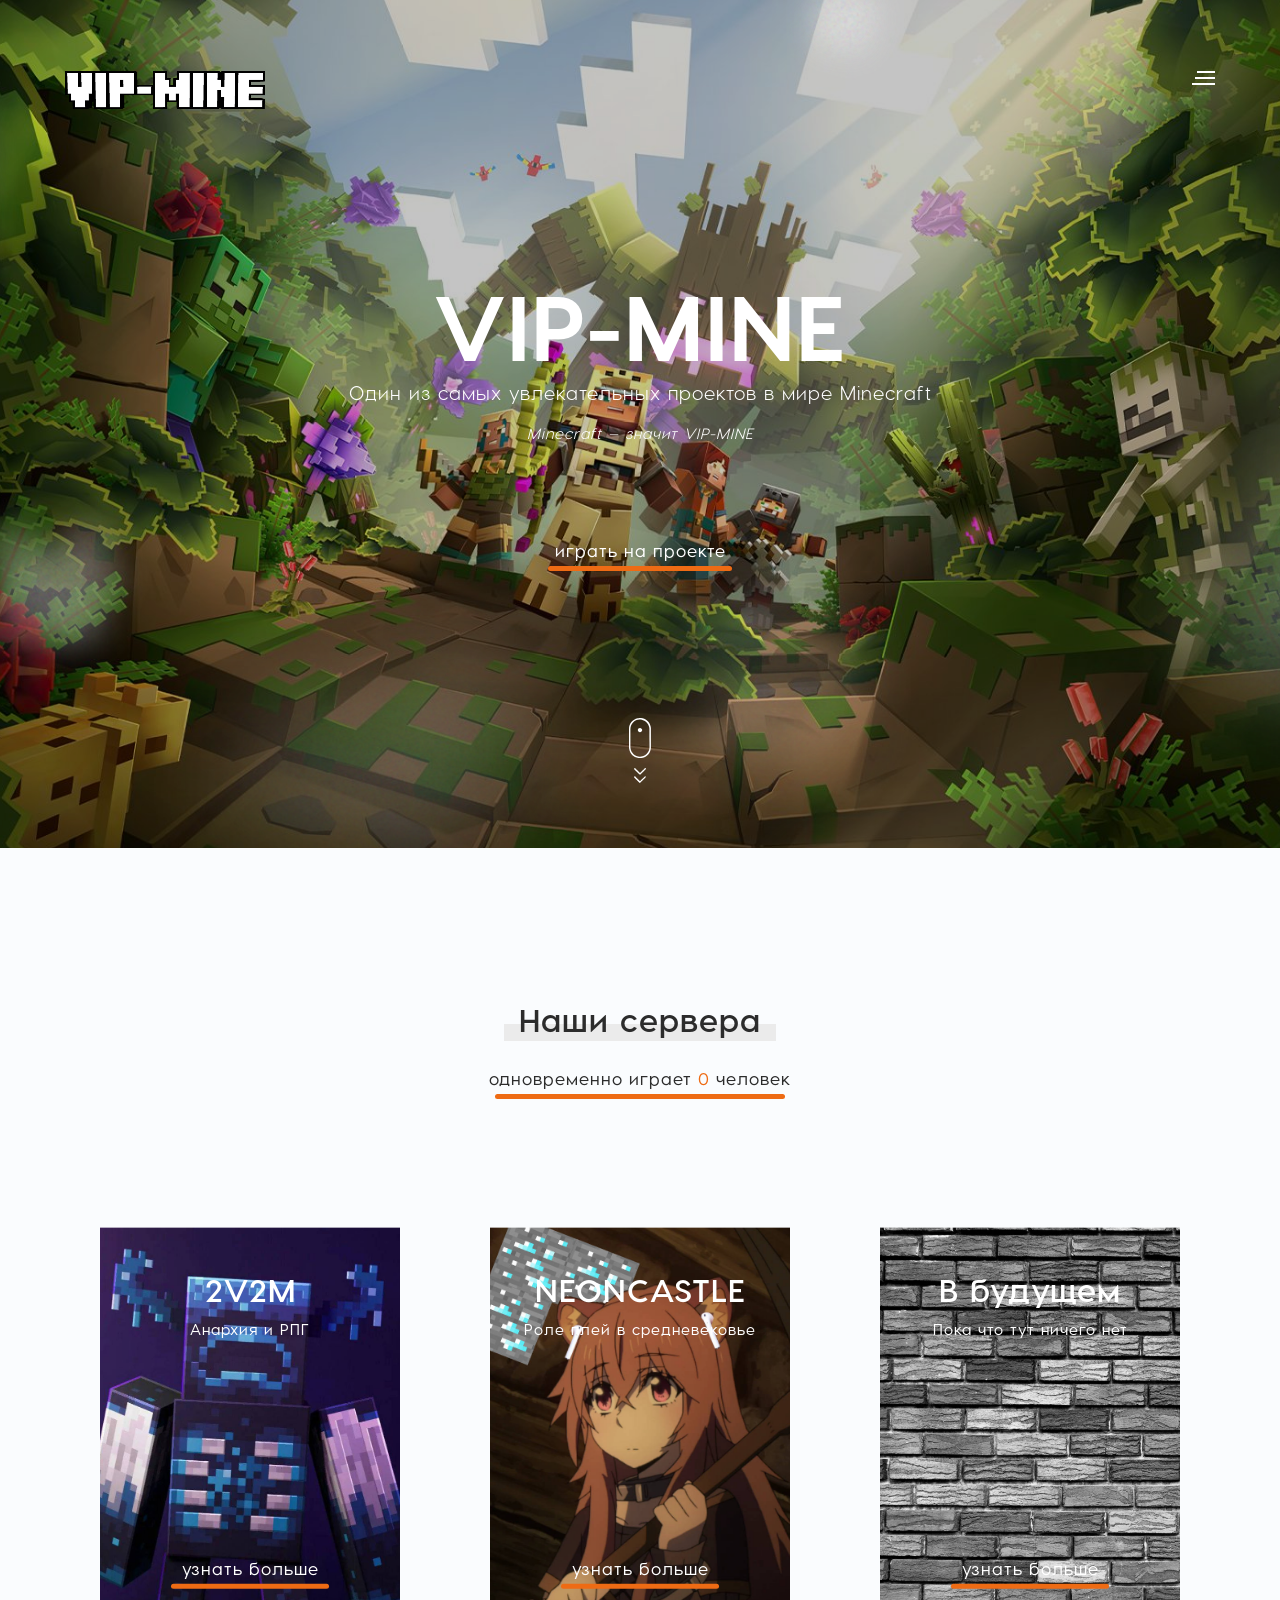
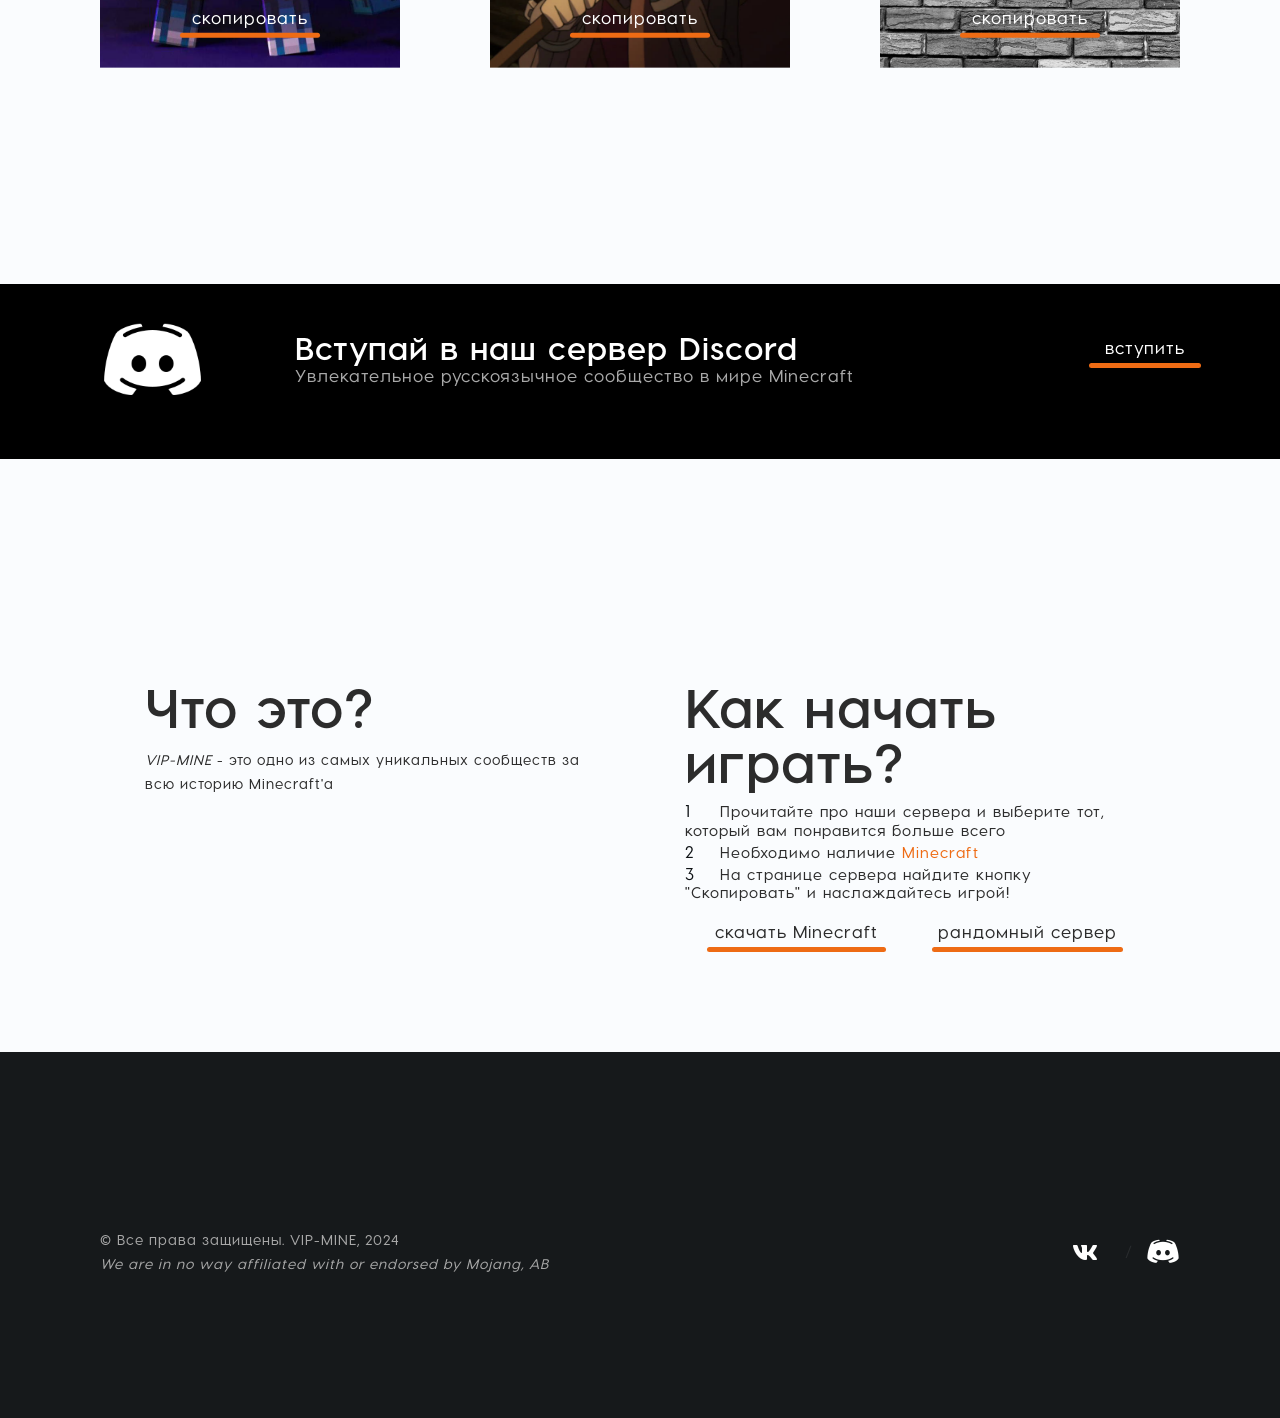
==== index.html @ daeeaf2b "site" ====
﻿<!DOCTYPE html>
<html lang="en-US">
<head>
    <meta charset="UTF-8">
    <meta name="HandheldFriendly" content="true">
    <meta name="viewport" content="width=device-width, initial-scale=1.0, maximum-scale=1.0, user-scalable=no">

    <meta name="google-site-verification" content="c99YvSSKhgI5eBgrlztSfcSKy2FUTVUVE0uEq-S12cI">

    <meta name="description" content="Крупное сообщество Minecraft серверов. На нашем счёту 2 сервера с разной тематикой.">    <meta property="og:image" content="/static/img/oglogo.png">    <link rel="canonical" href="index.html">
    <link rel="shortcut icon" href="static/img/favicon.ico">

    <title>VIP-MINE - увлекательные сервера Minecraft</title>


    <link rel='stylesheet' id='untold-style-css' href='wp-content/themes/untold/style125b.css?ver=4.7.4' type='text/css' media='all'>
    <link rel='stylesheet' id='bootstrap-css' href='wp-content/themes/untold/assets/css-less/bootstrap.min125b.css?ver=4.7.4' type='text/css' media='all'>
    <link rel='stylesheet' id='fontawesome-css' href='wp-content/themes/untold/assets/css-less/font-awesome.min125b.css?ver=4.7.4' type='text/css' media='all'>
    <link rel='stylesheet' id='untold-main-style-css' href='wp-content/themes/untold/assets/css-less/style125b.css?ver=4.7.4' type='text/css' media='all'>
    <link rel='stylesheet' id='js_composer_front-css' href='wp-content/plugins/vc_composer/assets/css/js_composer.min3c21.css?ver=5.1.1' type='text/css' media='all'>

    <script type='text/javascript' src='wp-includes/js/jquery/jqueryb8ff.js?ver=1.12.4'></script>
    <script type='text/javascript' src='wp-includes/js/jquery/jquery-migrate.min330a.js?ver=1.4.1'></script>

    <style type="text/css" data-type="vc_shortcodes-custom-css">
        .vc_custom_1488126448907 {
            background-color: #f5f9fc !important;
        }
        .vc_custom_1488126422628 {
            background-color: #000000 !important;
        }
    </style>
    <noscript>
        <style type="text/css">
            .wpb_animate_when_almost_visible {
                opacity: 1;
            }
        </style>
    </noscript>


    <script type='application/ld+json'>
    {
        "@context": "http://schema.org",
        "@type": "Organization",
        "name": "VIP-MINE - проект увлекательных решений",
        "aggregateRating": {
            "@type": "AggregateRating",
            "ratingValue": "4.7",
            "ratingCount": "45",
            "reviewCount": "123"
        }
    }
    </script>

    
</head><body class="page-template page-template-template-parts page-template-template-visual-composer page-template-template-partstemplate-visual-composer-php page page-id-9 ribbons-on wpb-js-composer js-comp-ver-5.1.1 vc_responsive content-black">
    


<div class="body-ribbons">
    <div class="body-ribbons__first"></div>
    <div class="body-ribbons__second"></div>
    <div class="body-ribbons__third"></div>
    <div class="body-ribbons__fourth"></div>
</div>


<!-- =============== START LOGO ================ -->
<div class="logo-page">
    <a href="index.html">
        <img src="static/img/l-white.png" alt="Logo" class="logo-white">
        <img src="static/img/l-black.png" alt="Logo" class="logo-black">
    </a>
</div>
<!-- =============== END LOGO ================ -->

<!-- =============== START MENU ================ -->
<div class="button-menu-page">
    <div class="ct-spinner">
        <div class="spinner-spin">
            <div class="spinner diagonal part-1"></div>
            <div class="spinner horizontal"></div>
            <div class="spinner diagonal part-2"></div>
        </div>
    </div>
</div>
<style>
#menu-page #menu-primary #menu-item-362.menu-item.menu-item-type-post_type {
    padding-left: 15px;
}
#menu-page #menu-primary #menu-item-355.menu-item.menu-item-type-post_type {
    padding-left: 15px;
}
#menu-page #menu-primary #menu-item-352.menu-item.menu-item-type-post_type {
    padding-left: 15px;
}

#menu-page #menu-primary #menu-item-366.menu-item.menu-item-type-post_type {
    border: 3px solid #FFAA00;
    padding-left: 15px;
    transition: 0.3s all;
}

#menu-page #menu-primary #menu-item-366.menu-item.menu-item-type-post_type:hover {
    background: #b400ff;
    color: #000;
    padding-left: 15px;
    background: linear-gradient(to right, #FFAA00, #FF7B00);
}

#menu-page #menu-primary #menu-item-366.menu-item.menu-item-type-post_type:hover > a{
    color: #000;
}

#menu-page #menu-primary #menu-item-366 > a{
    width: 100%;
}
</style>
<div id="menu-page" class="menu-01">

    <div class="ct-menu">
        <div class="container">
            <ul id="menu-primary" class="menu ct-list-menu">
                <li id="menu-item-362" class="menu-item menu-item-type-post_type menu-item-object-page menu-item-has-children menu-item-362"><a href="index.html">Сервера</a>
                    <ul class="sub-menu">
                                                    <li id="menu-item-354" class="menu-item menu-item-type-post_type menu-item-object-page menu-item-354"><a href="https://wiki.2v2m.ru" target="_blank">2V2M</a></li>
                                                    <li id="menu-item-354" class="menu-item menu-item-type-post_type menu-item-object-page menu-item-354"><a href="https://wiki.neoncastle.run.place" target="_blank">NEONCASTLE</a></li>
                                            </ul>
                </li>
                <li id="menu-item-355" class="menu-item menu-item-type-post_type menu-item-object-page menu-item-355"><a href="index.html">Главная</a></li>
                <li id="menu-item-366" class="menu-item menu-item-type-post_type menu-item-object-page menu-item-has-children menu-item-362"><a href="https://shop.urf.im/">Донат</a>
                    <ul class="sub-menu">
						<li id="menu-item-354" class="menu-item menu-item-type-post_type menu-item-object-page menu-item-354"><a href="https://shops.2v2m.ru/" target="_blank">2V2M</a></li> 
						<li id="menu-item-354" class="menu-item menu-item-type-post_type menu-item-object-page menu-item-354"><a href="https://shops.neoncastle.run.place/" target="_blank">NEONCASTLE</a></li>
                    </ul>
                </li>
            </ul>
        </div>
    </div>
</div>
<!-- =============== END MENU ================ -->
        
<style>
    @keyframes spin {
        from { transform: scale(2) rotate(0deg); }
        to { transform: scale(2) rotate(360deg); }
    }

    .ct-franchise-link {
        transition: all 0.2s linear;
        position: absolute;
        right: 0;
        background-color: black;
        border-radius: 0px 0px 0px 10px;
    }

    .ct-franchise-link:hover {
        background-color: #ee6b14;
    }

    .ct-franchise-link-padding {
        display: inline-block;
        padding: 10px;
    }

    .ct-franchise-link img {
        width: 2.5rem;
        height: 2.5rem;
    }

    .ct-franchise {
        opacity: 0;
        z-index: 1;
        pointer-events: none;
        display: inline-block;
        position: absolute;
        left: 100%;
        overflow: hidden;
        margin-left: 10px;
        padding: 10px 20px;
        text-align: left;
        white-space: nowrap;
    }

    .ct-franchise-link:hover > .ct-franchise {
        opacity: 1;
    }

    .ct-franchise-gradient {
        z-index: -1;
        position: absolute;
        top: 0; bottom: 0;
        left: 0; right: 0;
        background: linear-gradient(90deg, #ee6b14, rgb(255, 185, 0));
        animation: spin 6s linear infinite;
        aspect-ratio: 1 / 1;
    }

    .ct-franchise p {
        color: white;
        margin: 0;
    }

    .row.project-wrap > :last-child .ct-franchise {
        left: auto;
        right: 100%;
        margin-left: 0px;
        margin-right: 10px;
    }

    @media (max-width: 800px) {
        .ct-franchise {
            left: auto;
            right: 100%;
            margin-left: 0px;
            margin-right: 10px;
        }
    }
</style>

<div id="content" class="site-content">
<div class="vc_row wpb_row vc_row-fluid padding-0 change-logo-to-white">
    <div class="wpb_column vc_column_container vc_col-sm-12">
        <div class="vc_column-inner ">
            <div class="wpb_wrapper">
                <div id="header" class="header-01 change-logo-to-white">
                    <div class="background-header layer" data-depth="0.05" style="background-image: url(static/img/bg.jpg);"></div>
                    <div class="background-header-supra layer" data-depth="0.50" style="background-image: url(static/img/sparks.png);"></div>
                    <div class="content-header">
                        <div class="container">
                            <div class="ct-center">
                                <h1 class="title">VIP-MINE</h1>
                                <h4 class="subtitle">Один из самых увлекательных проектов в мире Minecraft</h4>
                                <br>
                                <h6 class="subtitle"><i>Minecraft — значит VIP-MINE</i></h6>
                                <div class="separator"><img src="static/img/smallLogoWhite.png" alt=""></div>
                                <a href="#" onclick="scrollToBottom()" class="btn border-effect-button white " style="white-space: normal"><span class="lines"></span><span class="text">играть на проекте </span><span class="text2"></span></a>
                            </div>
                        </div>
                        <div class="icon-scroll-bottom sppb-wow fadeInUp">
                            <svg version="1.1" xmlns="http://www.w3.org/2000/svg" xmlns:xlink="http://www.w3.org/1999/xlink" x="0px" y="0px" width="22px" height="40.2px" viewbox="0 0 22 40.2" style="enable-background:new 0 0 22 40.2;" class="icon-first-svg" xml:space="preserve">
                                <defs></defs>
                                <g id="XMLID_23_">
                                    <g id="XMLID_26_">
                                        <path id="XMLID_27_" style="fill:#FFFFFF;" class="st0" d="M21.5,7.9c-1.2-4.3-5-7.5-9.5-7.8c-0.1,0-0.2-0.1-0.4-0.1h-1.3C9.8,0.1,9.2,0.2,8.7,0.3C3.5,1.5,0,5.8,0,11.1c0,6,0,12,0,18c0,0.5,0,0.9,0.1,1.4c0.6,5.3,4.9,9.3,10.2,9.6c5.1,0.3,9.9-3,11.2-7.9c0.2-0.6,0.3-1.3,0.4-2V10C21.8,9.3,21.7,8.6,21.5,7.9z M20.5,29.1c0,4.4-2.8,8.1-7,9.2C7.9,40,2,35.9,1.5,30.1c0-0.5-0.1-1.1-0.1-1.6c0-5.7,0-11.5,0-17.2c0-2.5,0.7-4.7,2.4-6.6c2.6-2.8,5.9-3.8,9.6-2.8c3.8,1,6,3.6,6.8,7.3c0.2,0.7,0.2,1.4,0.2,2.2c0,2.9,0,5.8,0,8.8C20.5,23.1,20.5,26.1,20.5,29.1z M11,10c-1.2,0-2.2,0.9-2.2,2.1c0,1.2,1,2.2,2.2,2.2c1.2,0,2.2-1,2.2-2.2C13.2,11,12.2,10,11,10z"></path>
                                    </g>
                                </g>
                            </svg>
                            <svg version="1.1" xmlns="http://www.w3.org/2000/svg" xmlns:xlink="http://www.w3.org/1999/xlink" x="0px" y="0px" width="12px" height="14.9px" viewbox="0 0 12 14.9" style="enable-background:new 0 0 12 14.9;" class="icon-second-svg" xml:space="preserve">
                                <defs></defs>
                                <g id="XMLID_22_">
                                    <g id="XMLID_25_">
                                        <path id="XMLID_33_" style="fill:#FFFFFF;" class="st0" d="M10.5,8.7c-3,3-1,1-4,4c-0.1,0.1-0.3,0.3-0.5,0.4c-0.2-0.2-0.3-0.3-0.5-0.4c-3-3-1-1-4-4C1.4,8.6,1.3,8.4,1.1,8.3c-0.3,0-0.7,0-0.8,0.1C0.1,8.6,0.1,9,0.1,9.3c0,0.1,0.2,0.3,0.3,0.4c3.3,3.2,1.5,1.5,4.8,4.7c0.2,0.2,0.4,0.3,0.6,0.5h0.2c0.2-0.2,0.5-0.4,0.7-0.6c3.2-3.2,1.4-1.4,4.6-4.6c0.2-0.2,0.4-0.4,0.6-0.6V8.7C11.4,8,11.1,8,10.5,8.7z M10.6,0.4c-3,3-1.1,1.1-4.1,4.1C6.3,4.6,6.2,4.8,6,4.9C5.8,4.7,5.7,4.6,5.5,4.4c-3-3-1-1-4-3.9C1.4,0.4,1.3,0.2,1.2,0.2c-0.3,0-0.7-0.1-0.9,0.1C0,0.4-0.1,0.8,0.1,1.1c0.1,0.1,0.2,0.3,0.3,0.4C3.7,4.7,2,3,5.3,6.3c0.6,0.6,0.9,0.6,1.4,0C10.1,2.9,8.6,4.4,12,1V0.5C11.5-0.1,11.1-0.2,10.6,0.4z"></path>
                                    </g>
                                </g>
                            </svg>
                        </div>
                    </div>
                </div>
            </div>
        </div>
    </div>
</div>
<div class="vc_row wpb_row vc_row-fluid">
    <div class="wpb_column vc_column_container vc_col-sm-12">
        <div class="vc_column-inner ">
            <div class="wpb_wrapper">
                <div class="title-separator sppb-wow fadeInUp sppb-animated sppb-animated" style="visibility: visible; animation-name: fadeInUp;">
                    <div class="title-separator sppb-wow fadeInUp sppb-animated">
                        <div class="title-separator">
                            <div class="separator"><img src="">
                            </div>
                            <h3 class="title">Наши сервера</h3>
                            <br>
                            <br>
                            <a id="playerCountLink" class="btn border-effect-button" style="white-space: normal">
                                <span class="lines"></span>
                                <span class="text">одновременно играет </span>
                                <span id="playerCount" class="text2">0</span>
                                <span class="text">человек</span>
                            </a>
                        </div>
                    </div>
                </div>
                <div class="albums albums-05">
                    <div class="container section-project padding-top-100 padding-bottom-50">
                        <div class="row project-wrap">
                            <div class="col-sm-2 col-md-2 pi-parallax" style="z-index: 10;" data-percent="25">
                                <a href="server/2v2m.html" class="name">
                                    <div class="item-server server-franchise" style="background-image: url(static/img/2v2m/cover.jpg); background-position: -100px 0;">
                                        <div class="ct-text">
                                            <h3>2V2M</h3>
                                            <p class="desc">Анархия и РПГ</p>
                                            <br><br><br><br><br><br><br><br><br><br><br><br><br>
                                        </div>
                                        <div class="ct-connect">
                                            <a href="https://wiki.2v2m.ru" target="_blank" class="btn border-effect-button white">
                                                <span class="lines"></span>
                                                <span class="text">узнать больше</span>
                                            </a>
                                            <a id="copyButton2v2m" onclick="copyLink2v2m()" class="btn border-effect-button white "><span class="lines"></span><span class="text">скопировать</span></a>
                                        </div>
                                    </div>
                                </a>
                            </div>
                            <div class="col-sm-2 col-md-2 pi-parallax" style="z-index: 10;" data-percent="25">
                                <a href="server/neoncastle.html" class="name">
                                    <div class="item-server server-franchise" style="background-image: url(static/img/neoncastle/cover.jpg); background-position: -180px 0;">
                                        <div class="ct-text">
                                            <h3>NEONCASTLE</h3>
                                            <p class="desc">Роле плей в средневековье</p>
                                            <br><br><br><br><br><br><br><br><br><br><br><br><br>
                                        </div>
                                        <div class="ct-connect">
                                            <a href="https://wiki.neoncastle.run.place" target="_blank" class="btn border-effect-button white">
                                                <span class="lines"></span>
                                                <span class="text">узнать больше</span>
                                            </a>
                                            <a id="copyButtonNeon" onclick="copyLinkNeon()" class="btn border-effect-button white "><span class="lines"></span><span class="text">скопировать</span></a>
                                        </div>
                                    </div>
                                </a>
                            </div>
                            <div class="col-sm-2 col-md-2 pi-parallax" style="z-index: 10;" data-percent="25">
                                <a href="server/stalker.html" class="name">
                                    <div class="item-server server-franchise" style="background-image: url(static/img/none/cover.jpg);">
                                        <div class="ct-text">
                                            <h3>В будущем</h3>
                                            <p class="desc">Пока что тут ничего нет</p>
                                            <br><br><br><br><br><br><br><br><br><br><br><br><br>
                                        </div>
                                        <div class="ct-connect">
                                            <a class="btn border-effect-button white "><span class="lines"></span><span class="text">узнать больше</span></a>
                                            <a class="btn border-effect-button white "><span class="lines"></span><span class="text">скопировать</span></a>
                                        </div>
                                    </div>
                                </a>
                            </div>
                        </div>
                    </div>
                </div>
            </div>
        </div>
    </div>
</div>

<div class="vc_row wpb_row vc_row-fluid change-logo-to-white vc_custom_1488119280492 vc_row-has-fill padding-0">
    <div class="wpb_column vc_column_container vc_col-sm-12">
        <div class="vc_column-inner ">
            <div class="wpb_wrapper">
                <div class="events events-02  bg-black">
                    <div class="container">
                        <div class="item-event row">
                            <div class="col-sm-1 ct-time" style="margin-top: -20px;">
                                <h2 class="date"><img src="img/icons/discord_big.jpg" alt="VK"></h2>
                            </div>
                            <div class="col-sm-4 ct-details">
                                <h3 class="title">Вступай в наш сервер Discord</h3>
                                <h5 class="location">Увлекательное русскоязычное сообщество в мире Minecraft</h5>
                            </div>
                            <div class="col-sm-1 ct-button"><a href="https://discord.gg" class="btn border-effect-button white"><span class="lines"></span><span class="text">вступить</span></a>
                            </div>
                            <div class="clearfix"></div>
                        </div>
                    </div>
                </div>
            </div>
        </div>
    </div>
</div>
<div class="vc_row wpb_row vc_row-fluid ">
    <div class="wpb_column vc_column_container vc_col-sm-12">
        <div class="vc_column-inner ">
            <div class="wpb_wrapper">
                <div class="title-separator sppb-wow fadeInUp sppb-animated sppb-animated" style="visibility: visible; animation-name: fadeInUp;">
                    <div class="title-separator">
                        <div class="separator"><img src="">
                        </div>
                    </div>
                </div>
                <div class="biography biography-01">
                    <div class="container">
                        <div class="col-sm-3 sppb-wow fadeInLeft sppb-animated">
                            <div class="ct-text">
                                <h2 class="title">Что это?</h2>
                                <div class="playlist-album-min">
                                    <p><i>VIP-MINE</i> - это одно из самых уникальных сообществ за всю историю Minecraft'a</p>
                                </div>
                            </div>
                        </div>
                        <div class="col-sm-3 sppb-wow fadeInRight sppb-animated">
                            <div class="ct-text">
                                <h2 class="title">Как начать играть?</h2>
                                <div class="playlist-album-min">
                                    <div class="playlist-item" data-sc="true">
                                        <div class="play-pause-button">
                                            <div class="ct-left"><i class="number">1</i><i class="fa fa-play play"></i></div>
                                            <div class="ct-name">Прочитайте про наши сервера и выберите тот, который вам понравится больше всего</div>
                                        </div>
                                        <div class="play-pause-button">
                                            <div class="ct-left"><i class="number">2</i><i class="fa fa-play play"></i></div>
                                            <div class="ct-name">Необходимо наличие <a href="http://llaun.ch/ru">Minecraft</a></div>
                                        </div>

                                        <div class="play-pause-button">
                                            <div class="ct-left"><i class="number">3</i><i class="fa fa-play play"></i></div>
                                            <div class="ct-name">На странице сервера найдите кнопку "Скопировать" и наслаждайтесь игрой!</div>
                                        </div>
                                    </div>
                                    <div style="display: flex;">
                                        <a href="http://llaun.ch/ru" class="btn border-effect-button"><span class="lines"></span><span class="text">скачать Minecraft</span></a>
                                        <a id="randomButton" class="btn border-effect-button"><span class="lines"></span><span class="text">рандомный сервер</span></a>
                                    </div>
                                </div>
                            </div>
                        </div>
                    </div>
                </div>
            </div>
        </div>
    </div>
</div>
</div>    
    <div id="footer" style="background-color: #16191b;">
    <div class="container">
        <div class="row">
            <div class="col-md-3 ct-position-bottom sppb-wow fadeInUp sppb-animated">
                <div class="widget widget-copyright no-title">
                    <div class="content">
                        <p>
                            © Все права защищены. VIP-MINE, 2024<br>
                            <i>We are in no way affiliated with or endorsed by Mojang, AB</i>
                        </p>

                    </div>
                </div>
                <div class="clearfix"></div>
            </div>

            <div class="col-md-3 sppb-wow fadeInUp sppb-animated">
                <div class="widget widget-social-media no-title">
                    <div class="content">
                        <ul>
                                                        <li><a href="https://vk.com/vipmineru" target="_blank"><img src="img/icons/vk.jpg" alt="VK"></a></li>
                            </li>
                                                        <li><a href="https://discord.gg" target="_blank"><img src="img/icons/discord.jpg" alt="Discord"></a></li>
                            </li>
                        </ul>
                    </div>
                </div>
                <div class="clearfix"></div>
            </div>
        </div>
    </div>
</div>
<script type='text/javascript' src='/wp-content/plugins/contact-form-7/includes/js/jquery.form.mind03d.js?ver=3.51.0-2014.06.20'></script>
<script type='text/javascript'>
    /* <![CDATA[ */
    var _wpcf7 = {
        "recaptcha": {
            "messages": {
                "empty": "Please verify that you are not a robot."
            }
        }
    };
    /* ]]> */
</script>
<script type='text/javascript' src='/wp-content/plugins/contact-form-7/includes/js/scripts4906.js?ver=4.7'></script>
<script type='text/javascript' src='wp-includes/js/jquery/ui/effect.mine899.js?ver=1.11.4'></script>
<script type='text/javascript' src='wp-includes/js/imagesloaded.min55a0.js?ver=3.2.0'></script>
<script type='text/javascript' src='wp-content/themes/untold/assets/js/plugins5152.js?ver=1.0'></script>
<script type='text/javascript'>
    /* <![CDATA[ */
    var untold_players_localize = {
        "soundcloud_client_id": "f68cedd9d50b0f7d57034a6b3a5c23c1"
    };
    /* ]]> */
</script>

<script>
function scrollToBottom() {
  const currentPosition = window.pageYOffset || document.documentElement.scrollTop || document.body.scrollTop;
  const newPosition = currentPosition + 900;

  window.scrollTo({
    top: newPosition,
    behavior: 'smooth'
  });
}
</script>

<script>
    function copyToClipboard(text) {
        var input = document.createElement('input');
        input.setAttribute('value', text);
        document.body.appendChild(input);
        input.select();
        document.execCommand('copy');
        document.body.removeChild(input);
    }

    function copyLink2v2m() {
        var linkText = 'mc.2v2m.ru';
        var button = document.getElementById('copyButton2v2m');

        copyToClipboard(linkText);

        button.innerText = 'скопировано!';
        setTimeout(function() {
            button.innerText = 'скопировать';
        }, 1500);
    }
    function copyLinkNeon() {
        var linkText = 'mc.neoncastle.run.place';
        var button = document.getElementById('copyButtonNeon');

        copyToClipboard(linkText);

        button.innerText = 'скопировано!';
        setTimeout(function() {
            button.innerText = 'скопировать';
        }, 1500);
    }
</script>

<script>
  // Функция для получения информации о количестве игроков на сервере
  function getPlayerCount() {
    // Здесь вы можете использовать ваш код для получения информации с помощью Minecraft Server Status API
    // Я предположу, что вы используете JavaScript для этого

    // Пример кода для получения информации о количестве игроков
    const serverAddress1 = 'play.wynncraft.com'; // Адрес первого сервера
    const serverAddress2 = 'hypixel.net'; // Адрес второго сервера

    const apiUrl1 = `https://api.mcsrvstat.us/2/${serverAddress1}`; // URL API для первого сервера
    const apiUrl2 = `https://api.mcsrvstat.us/2/${serverAddress2}`; // URL API для второго сервера

    // Запрашиваем информацию о первом сервере
    fetch(apiUrl1)
      .then(response => response.json())
      .then(data1 => {
        const playerCount1 = data1.players.online; // Получаем количество игроков на первом сервере

        // Запрашиваем информацию о втором сервере
        fetch(apiUrl2)
          .then(response => response.json())
          .then(data2 => {
            const playerCount2 = data2.players.online; // Получаем количество игроков на втором сервере

            // Складываем количество игроков с двух серверов
            const totalPlayerCount = playerCount1 + playerCount2;

            // Обновляем информацию на странице
            const playerCountElement = document.getElementById('playerCount');
            playerCountElement.textContent = totalPlayerCount;
          })
          .catch(error => {
            console.error('Ошибка при получении информации о втором сервере:', error);
          });
      })
      .catch(error => {
        console.error('Ошибка при получении информации о первом сервере:', error);
      });
  }

  // Вызываем функцию для получения информации о количестве игроков при загрузке страницы
  getPlayerCount();
</script>


<script>
document.getElementById("randomButton").addEventListener("click", function() {
    var randomNum = Math.floor(Math.random() * 2); // Генерируем случайное число 0 или 1
    if (randomNum === 0) {
        window.open("http://wiki.2v2m.ru", "_blank");
    } else {
        window.open("http://wiki.neoncastle.run.place", "_blank");
    }
});
</script>

<script type='text/javascript'>
	let utm_source = '';
	if(utm_source != '')
	{
			}
</script>

<script type='text/javascript' src='wp-content/themes/untold/assets/js/jPlayer5152.js?ver=1.0'></script>
<script type='text/javascript' src='wp-content/themes/untold/assets/js/main5152.js?ver=1.0'></script>
<script type='text/javascript' src='wp-includes/js/wp-embed.min125b.js?ver=4.7.4'></script>
<script type='text/javascript' src='wp-content/plugins/vc_composer/assets/js/dist/js_composer_front.min3c21.js?ver=5.1.1'></script>
<!-- Yandex.Metrika counter -->
    <script type="text/javascript"> (function (d, w, c) { (w[c] = w[c] || []).push(function() { try { w.yaCounter45043139 = new Ya.Metrika({ id:45043139, clickmap:true, trackLinks:true, accurateTrackBounce:true, webvisor:true, triggerEvent: true }); } catch(e) { } }); var n = d.getElementsByTagName("script")[0], s = d.createElement("script"), f = function () { n.parentNode.insertBefore(s, n); }; s.type = "text/javascript"; s.async = true; s.src = "https://mc.yandex.ru/metrika/watch.js"; if (w.opera == "[object Opera]") { d.addEventListener("DOMContentLoaded", f, false); } else { f(); } })(document, window, "yandex_metrika_callbacks"); </script> <noscript><div><img src="watch/45043139" style="position:absolute; left:-9999px;" alt=""></div></noscript>
    <script type="text/javascript">
        jQuery(document).on('yacounter45043139inited', () => {
            var img = jQuery('<img style="display:none" src="/yatracker">');
            jQuery('body').prepend(img);
        });
    </script>

    <!-- <script type="text/javascript">
        (function(m,e,t,r,i,k,a){m[i]=m[i]||function(){(m[i].a=m[i].a||[]).push(arguments)};m[i].l=1*new Date();k=e.createElement(t),a=e.getElementsByTagName(t)[0],k.async=1,k.src=r,a.parentNode.insertBefore(k,a)})(window, document, "script", "https://mc.yandex.ru/metrika/tag.js", "ym");
        ym(45043139, "init", {clickmap:true, trackLinks:true, accurateTrackBounce:true, webvisor:true, triggerEvent: true});
        jQuery(window).on("yacounter45043139inited", () => { console.log("passed"); });
    </script> -->


<!-- /Yandex.Metrika counter -->

<!-- VK PIXEL -->  <script type="text/javascript">!function(){var t=document.createElement("script");t.type="text/javascript",t.async=!0,t.src="https://vk.com/js/api/openapi.js?168",t.onload=function(){VK.Retargeting.Init("VK-RTRG-500051-ePCnU"),VK.Retargeting.Hit()},document.head.appendChild(t)}();</script><noscript><img src="rtrg?p=VK-RTRG-500051-ePCnU" style="position:fixed; left:-999px;" alt=""></noscript>

<!-- Global site tag (gtag.js) - Google Analytics -->
<script async="" src="gtag/js?id=UA-171027008-1"></script>
<script>
  window.dataLayer = window.dataLayer || [];
  function gtag(){dataLayer.push(arguments);}
  gtag('js', new Date());

  gtag('config', 'UA-171027008-1');
</script>    
</body>

</html>
---- wp-content/themes/untold/style125b.css ----
/*
Theme Name: Untold
Theme URI: http://docs.stylishthemes.co/untold-wp
Author: StylishThemes
Author URI: http://stylishthemes.co/
Description: A Creative WordPress Music Theme
Version: 1.0.0
License: GNU General Public License v2 or later
License URI: LICENSE
Text Domain: untold
Tags: two-columns, threaded-comments, translation-ready, custom-menu

This theme, like WordPress, is licensed under the GPL.
Use it to make something cool, have fun, and share what you've learned with others.

UNTOLD is based on Underscores http://underscores.me/, (C) 2012-2016 Automattic, Inc.
Underscores is distributed under the terms of the GNU GPL v2 or later.

Normalizing styles have been helped along thanks to the fine work of
Nicolas Gallagher and Jonathan Neal http://necolas.github.io/normalize.css/
*/

/*--------------------------------------------------------------
>>> TABLE OF CONTENTS:
----------------------------------------------------------------
# Normalize
# Typography
# Elements
# Forms
# Navigation
	## Links
	## Menus
# Accessibility
# Alignments
# Clearings
# Widgets
# Content
	## Posts and pages
	## Comments
# Infinite scroll
# Media
	## Captions
	## Galleries
--------------------------------------------------------------*/

/*--------------------------------------------------------------
# Normalize
--------------------------------------------------------------*/
html {
	font-family: sans-serif;
	-webkit-text-size-adjust: 100%;
	-ms-text-size-adjust:     100%;
}

body {
	margin: 0;
}

article,
aside,
details,
figcaption,
figure,
footer,
header,
main,
menu,
nav,
section,
summary {
	display: block;
}

audio,
canvas,
progress,
video {
	display: inline-block;
	vertical-align: baseline;
}

audio:not([controls]) {
	display: none;
	height: 0;
}

[hidden],
template {
	display: none;
}

a {
	background-color: transparent;
}

a:active,
a:hover {
	outline: 0;
}

abbr[title] {
	border-bottom: 1px dotted;
}

b,
strong {
	font-weight: bold;
}

dfn {
	font-style: italic;
}

h1 {
	font-size: 2em;
	margin: 0.67em 0;
}

mark {
	background: #ff0;
	color: #000;
}

small {
	font-size: 80%;
}

sub,
sup {
	font-size: 75%;
	line-height: 0;
	position: relative;
	vertical-align: baseline;
}

sup {
	top: -0.5em;
}

sub {
	bottom: -0.25em;
}

img {
	border: 0;
}

svg:not(:root) {
	overflow: hidden;
}

figure {
	margin: 1em 40px;
}

hr {
	box-sizing: content-box;
	height: 0;
}

pre {
	overflow: auto;
}

code,
kbd,
pre,
samp {
	font-family: monospace, monospace;
	font-size: 1em;
}

button,
input,
optgroup,
select,
textarea {
	color: inherit;
	font: inherit;
	margin: 0;
}

button {
	overflow: visible;
}

button,
select {
	text-transform: none;
}

button,
html input[type="button"],
input[type="reset"],
input[type="submit"] {
	-webkit-appearance: button;
	cursor: pointer;
}

button[disabled],
html input[disabled] {
	cursor: default;
}

button::-moz-focus-inner,
input::-moz-focus-inner {
	border: 0;
	padding: 0;
}

input {
	line-height: normal;
}

input[type="checkbox"],
input[type="radio"] {
	box-sizing: border-box;
	padding: 0;
}

input[type="number"]::-webkit-inner-spin-button,
input[type="number"]::-webkit-outer-spin-button {
	height: auto;
}

input[type="search"]::-webkit-search-cancel-button,
input[type="search"]::-webkit-search-decoration {
	-webkit-appearance: none;
}

fieldset {
	border: 1px solid #c0c0c0;
	margin: 0 2px;
	padding: 0.35em 0.625em 0.75em;
}

legend {
	border: 0;
	padding: 0;
}

textarea {
	overflow: auto;
}

optgroup {
	font-weight: bold;
}

table {
	border-collapse: collapse;
	border-spacing: 0;
}

td,
th {
	padding: 0;
}

/*--------------------------------------------------------------
# Typography
--------------------------------------------------------------*/
body,
button,
input,
select,
textarea {
	color: #404040;
	font-family: sans-serif;
	font-size: 16px;
	font-size: 1rem;
	line-height: 1.5;
}

h1,
h2,
h3,
h4,
h5,
h6 {
	clear: both;
}

p {
	margin-bottom: 1.5em;
}

dfn,
cite,
em,
i {
	font-style: italic;
}

blockquote {
	margin: 0 1.5em;
}

address {
	margin: 0 0 1.5em;
}

pre {
	background: #eee;
	font-family: "Courier 10 Pitch", Courier, monospace;
	font-size: 15px;
	font-size: 0.9375rem;
	line-height: 1.6;
	margin-bottom: 1.6em;
	max-width: 100%;
	overflow: auto;
	padding: 1.6em;
}

code,
kbd,
tt,
var {
	font-family: Monaco, Consolas, "Andale Mono", "DejaVu Sans Mono", monospace;
	font-size: 15px;
	font-size: 0.9375rem;
}

abbr,
acronym {
	border-bottom: 1px dotted #666;
	cursor: help;
}

mark,
ins {
	background: #fff9c0;
	text-decoration: none;
}

big {
	font-size: 125%;
}

/*--------------------------------------------------------------
# Elements
--------------------------------------------------------------*/
html {
	box-sizing: border-box;
}

*,
*:before,
*:after { /* Inherit box-sizing to make it easier to change the property for components that leverage other behavior; see http://css-tricks.com/inheriting-box-sizing-probably-slightly-better-best-practice/ */
	box-sizing: inherit;
}

body {
	background: #fff; /* Fallback for when there is no custom background color defined. */
}

blockquote:before,
blockquote:after,
q:before,
q:after {
	content: "";
}

blockquote,
q {
	quotes: "" "";
}

hr {
	background-color: #ccc;
	border: 0;
	height: 1px;
	margin-bottom: 1.5em;
}

ul,
ol {
	margin: 0 0 1.5em 3em;
}

ul {
	list-style: disc;
}

ol {
	list-style: decimal;
}

li > ul,
li > ol {
	margin-bottom: 0;
	margin-left: 1.5em;
}

dt {
	font-weight: bold;
}

dd {
	margin: 0 1.5em 1.5em;
}

img {
	height: auto; /* Make sure images are scaled correctly. */
	max-width: 100%; /* Adhere to container width. */
}

figure {
	margin: 1em 0; /* Extra wide images within figure tags don't overflow the content area. */
}

table {
	margin: 0 0 1.5em;
	width: 100%;
}

/*--------------------------------------------------------------
# Forms
--------------------------------------------------------------*/
button,
input[type="button"],
input[type="reset"],
input[type="submit"] {
	border: 1px solid;
	border-color: #ccc #ccc #bbb;
	border-radius: 3px;
	background: #e6e6e6;
	color: rgba(0, 0, 0, .8);
	font-size: 12px;
	font-size: 0.75rem;
	line-height: 1;
	padding: .6em 1em .4em;
}

button:hover,
input[type="button"]:hover,
input[type="reset"]:hover,
input[type="submit"]:hover {
	border-color: #ccc #bbb #aaa;
}

button:focus,
input[type="button"]:focus,
input[type="reset"]:focus,
input[type="submit"]:focus,
button:active,
input[type="button"]:active,
input[type="reset"]:active,
input[type="submit"]:active {
	border-color: #aaa #bbb #bbb;
}

input[type="text"],
input[type="email"],
input[type="url"],
input[type="password"],
input[type="search"],
input[type="number"],
input[type="tel"],
input[type="range"],
input[type="date"],
input[type="month"],
input[type="week"],
input[type="time"],
input[type="datetime"],
input[type="datetime-local"],
input[type="color"],
textarea {
	color: #666;
	border: 1px solid #ccc;
	border-radius: 3px;
	padding: 3px;
}

select {
	border: 1px solid #ccc;
}

input[type="text"]:focus,
input[type="email"]:focus,
input[type="url"]:focus,
input[type="password"]:focus,
input[type="search"]:focus,
input[type="number"]:focus,
input[type="tel"]:focus,
input[type="range"]:focus,
input[type="date"]:focus,
input[type="month"]:focus,
input[type="week"]:focus,
input[type="time"]:focus,
input[type="datetime"]:focus,
input[type="datetime-local"]:focus,
input[type="color"]:focus,
textarea:focus {
	color: #111;
}

textarea {
	width: 100%;
}

/*--------------------------------------------------------------
# Navigation
--------------------------------------------------------------*/
/*--------------------------------------------------------------
## Links
--------------------------------------------------------------*/
a {
	color: royalblue;
}

a:visited {
	color: purple;
}

a:hover,
a:focus,
a:active {
	color: midnightblue;
}

a:focus {
	outline: thin dotted;
}

a:hover,
a:active {
	outline: 0;
}

/*--------------------------------------------------------------
## Menus
--------------------------------------------------------------*/
.main-navigation {
	clear: both;
	display: block;
	float: left;
	width: 100%;
}

.main-navigation ul {
	display: none;
	list-style: none;
	margin: 0;
	padding-left: 0;
}

.main-navigation li {
	float: left;
	position: relative;
}

.main-navigation a {
	display: block;
	text-decoration: none;
}

.main-navigation ul ul {
	box-shadow: 0 3px 3px rgba(0, 0, 0, 0.2);
	float: left;
	position: absolute;
	top: 1.5em;
	left: -999em;
	z-index: 99999;
}

.main-navigation ul ul ul {
	left: -999em;
	top: 0;
}

.main-navigation ul ul a {
	width: 200px;
}

.main-navigation ul ul li {

}

.main-navigation li:hover > a,
.main-navigation li.focus > a {
}

.main-navigation ul ul :hover > a,
.main-navigation ul ul .focus > a {
}

.main-navigation ul ul a:hover,
.main-navigation ul ul a.focus {
}

.main-navigation ul li:hover > ul,
.main-navigation ul li.focus > ul {
	left: auto;
}

.main-navigation ul ul li:hover > ul,
.main-navigation ul ul li.focus > ul {
	left: 100%;
}

.main-navigation .current_page_item > a,
.main-navigation .current-menu-item > a,
.main-navigation .current_page_ancestor > a,
.main-navigation .current-menu-ancestor > a {
}

/* Small menu. */
.menu-toggle,
.main-navigation.toggled ul {
	display: block;
}

@media screen and (min-width: 37.5em) {
	.menu-toggle {
		display: none;
	}
	.main-navigation ul {
		display: block;
	}
}

.site-main .comment-navigation,
.site-main .posts-navigation,
.site-main .post-navigation {
	margin: 0 0 1.5em;
	overflow: hidden;
}

.comment-navigation .nav-previous,
.posts-navigation .nav-previous,
.post-navigation .nav-previous {
	float: left;
	width: 50%;
}

.comment-navigation .nav-next,
.posts-navigation .nav-next,
.post-navigation .nav-next {
	float: right;
	text-align: right;
	width: 50%;
}

/*--------------------------------------------------------------
# Accessibility
--------------------------------------------------------------*/
/* Text meant only for screen readers. */
.screen-reader-text {
	clip: rect(1px, 1px, 1px, 1px);
	position: absolute !important;
	height: 1px;
	width: 1px;
	overflow: hidden;
	word-wrap: normal !important; /* Many screen reader and browser combinations announce broken words as they would appear visually. */
}

.screen-reader-text:focus {
	background-color: #f1f1f1;
	border-radius: 3px;
	box-shadow: 0 0 2px 2px rgba(0, 0, 0, 0.6);
	clip: auto !important;
	color: #21759b;
	display: block;
	font-size: 14px;
	font-size: 0.875rem;
	font-weight: bold;
	height: auto;
	left: 5px;
	line-height: normal;
	padding: 15px 23px 14px;
	text-decoration: none;
	top: 5px;
	width: auto;
	z-index: 100000; /* Above WP toolbar. */
}

/* Do not show the outline on the skip link target. */
#content[tabindex="-1"]:focus {
	outline: 0;
}

/*--------------------------------------------------------------
# Alignments
--------------------------------------------------------------*/
.alignleft {
	display: inline;
	float: left;
	margin-right: 1.5em;
}

.alignright {
	display: inline;
	float: right;
	margin-left: 1.5em;
}

.aligncenter {
	clear: both;
	display: block;
	margin-left: auto;
	margin-right: auto;
}

/*--------------------------------------------------------------
# Clearings
--------------------------------------------------------------*/
.clear:before,
.clear:after,
.entry-content:before,
.entry-content:after,
.comment-content:before,
.comment-content:after,
.site-header:before,
.site-header:after,
.site-content:before,
.site-content:after,
.site-footer:before,
.site-footer:after {
	content: "";
	display: table;
	table-layout: fixed;
}

.clear:after,
.entry-content:after,
.comment-content:after,
.site-header:after,
.site-content:after,
.site-footer:after {
	clear: both;
}

/*--------------------------------------------------------------
# Widgets
--------------------------------------------------------------*/
.widget {
	margin: 0 0 1.5em;
}

/* Make sure select elements fit in widgets. */
.widget select {
	max-width: 100%;
}

/*--------------------------------------------------------------
# Content
--------------------------------------------------------------*/
/*--------------------------------------------------------------
## Posts and pages
--------------------------------------------------------------*/
.sticky {
	display: block;
}

.hentry {
	margin: 0 0 1.5em;
}

.byline,
.updated:not(.published) {
	display: none;
}

.single .byline,
.group-blog .byline {
	display: inline;
}

.page-content,
.entry-content,
.entry-summary {
	margin: 1.5em 0 0;
}

.page-links {
	clear: both;
	margin: 0 0 1.5em;
}

/*--------------------------------------------------------------
## Comments
--------------------------------------------------------------*/
.comment-content a {
	word-wrap: break-word;
}

.bypostauthor {
	display: block;
}

/*--------------------------------------------------------------
# Infinite scroll
--------------------------------------------------------------*/
/* Globally hidden elements when Infinite Scroll is supported and in use. */
.infinite-scroll .posts-navigation, /* Older / Newer Posts Navigation (always hidden) */
.infinite-scroll.neverending .site-footer { /* Theme Footer (when set to scrolling) */
	display: none;
}

/* When Infinite Scroll has reached its end we need to re-display elements that were hidden (via .neverending) before. */
.infinity-end.neverending .site-footer {
	display: block;
}

/*--------------------------------------------------------------
# Media
--------------------------------------------------------------*/
.page-content .wp-smiley,
.entry-content .wp-smiley,
.comment-content .wp-smiley {
	border: none;
	margin-bottom: 0;
	margin-top: 0;
	padding: 0;
}

/* Make sure embeds and iframes fit their containers. */
embed,
iframe,
object {
	max-width: 100%;
}

/*--------------------------------------------------------------
## Captions
--------------------------------------------------------------*/
.wp-caption {
	margin-bottom: 1.5em;
	max-width: 100%;
}

.wp-caption img[class*="wp-image-"] {
	display: block;
	margin-left: auto;
	margin-right: auto;
}

.wp-caption .wp-caption-text {
	margin: 0.8075em 0;
}

.wp-caption-text {
	text-align: center;
}

/*--------------------------------------------------------------
## Galleries
--------------------------------------------------------------*/
.gallery {
	margin-bottom: 1.5em;
}

.gallery-item {
	display: inline-block;
	text-align: center;
	vertical-align: top;
	width: 100%;
}

.gallery-columns-2 .gallery-item {
	max-width: 50%;
}

.gallery-columns-3 .gallery-item {
	max-width: 33.33%;
}

.gallery-columns-4 .gallery-item {
	max-width: 25%;
}

.gallery-columns-5 .gallery-item {
	max-width: 20%;
}

.gallery-columns-6 .gallery-item {
	max-width: 16.66%;
}

.gallery-columns-7 .gallery-item {
	max-width: 14.28%;
}

.gallery-columns-8 .gallery-item {
	max-width: 12.5%;
}

.gallery-columns-9 .gallery-item {
	max-width: 11.11%;
}

.gallery-caption {
	display: block;
}
---- wp-content/themes/untold/assets/css-less/style125b.css ----
@font-face {
    font-family: Visby;
    src: url(../fonts/VisbyCF-HeavyOblique.otf);
    font-weight: 900
}
@font-face {
    font-family: Visby;
    src: url(../fonts/VisbyCF-Heavy.otf);
    font-weight: 900
}
@font-face {
    font-family: Visby;
    src: url(../fonts/VisbyCF-ExtraBoldOblique.otf);
    font-weight: 800
}
@font-face {
    font-family: Visby;
    src: url(../fonts/VisbyCF-ExtraBold.otf);
    font-weight: 800
}
@font-face {
    font-family: Visby;
    src: url(../fonts/VisbyCF-BoldOblique.otf);
    font-weight: 700
}
@font-face {
    font-family: Visby;
    src: url(../fonts/VisbyCF-Bold.otf);
    font-weight: 700
}
@font-face {
    font-family: Visby;
    src: url(../fonts/VisbyCF-DemiBoldOblique.otf);
    font-weight: 600
}
@font-face {
    font-family: Visby;
    src: url(../fonts/VisbyCF-DemiBold.otf);
    font-weight: 600
}
@font-face {
    font-family: Visby;
    src: url(../fonts/VisbyCF-MediumOblique.otf);
    font-weight: 500
}
@font-face {
    font-family: Visby;
    src: url(../fonts/VisbyCF-Medium.otf);
    font-weight: 500
}
@font-face {
    font-family: Visby;
    src: url(../fonts/VisbyCF-RegularOblique.otf);
    font-weight: 400
}
@font-face {
    font-family: Visby;
    src: url(../fonts/VisbyCF-Regular.otf);
    font-weight: 400
}
@font-face {
    font-family: Visby;
    src: url(../fonts/VisbyCF-LightOblique.otf);
    font-weight: 300
}
@font-face {
    font-family: Visby;
    src: url(../fonts/VisbyCF-Light.otf);
    font-weight: 300
}
@font-face {
    font-family: Visby;
    src: url(../fonts/VisbyCF-ThinOblique.otf);
    font-weight: 100
}
@font-face {
    font-family: Visby;
    src: url(../fonts/VisbyCF-Thin.otf);
    font-weight: 100
}
:after,
:before,
a,
button,
hr,
input,
li,
span,
textarea,
ul {
    -webkit-transition: all 0.2s linear;
    -moz-transition: all 0.2s linear;
    -o-transition: all 0.2s linear;
    transition: all 0.2s linear
}
html {
    height: 100%;
    overflow-x: hidden
}
body {
    margin: 0;
    width: 100%;
    overflow-x: hidden;
    overflow-y: hidden;
    color: #2c2c2c;
    font-size: 14px;
    font-weight: 500;
    position: relative;
    letter-spacing: 1px;
    line-height: 1.35em;
    background: #fafcfe;
    font-family: "Visby", Arial, sans-serif;
    min-height: 100%
}
body.ribbons-on {
}
body.content-white .logo-page .logo-white {
    display: none
}
body.content-white .logo-page .logo-black {
    display: block
}
body.content-white  .button-menu-page .ct-spinner .spinner-spin .spinner {
    background-color: #000000
}
body.content-white .menu-02 .button-menu-page .ct-spinner .spinner-spin .spinner {
    background-color: #000000
}
body.only-white-logo .logo-page .logo-white {
    display: block
}
body.only-white-logo .logo-page .logo-black {
    display: none
}
body.only-white-logo  .button-menu-page .ct-spinner .spinner-spin .spinner {
    background-color: #fff
}
body.only-white-logo .menu-02 .button-menu-page .ct-spinner .spinner-spin .spinner {
    background-color: #fff
}
body.menu-page-active .logo-page .logo-white,
body.playlist-full-page .logo-page .logo-white {
    display: none
}
body.menu-page-active .logo-page .logo-black,
body.playlist-full-page .logo-page .logo-black {
    display: block
}
body.menu-page-active  .button-menu-page .ct-spinner .spinner-spin .spinner,
body.playlist-full-page  .button-menu-page .ct-spinner .spinner-spin .spinner {
    background-color: #000000
}
body .loading-fast {
    top: 0;
    left: 0;
    right: 0;
    bottom: 0;
    margin: 0;
    width: 100%;
    height: 100%;
    content: " ";
    position: fixed;
    z-index: 10000000;
    background: #ffffff;
    -webkit-transition: all 0.2s linear;
    -moz-transition: all 0.2s linear;
    -o-transition: all 0.2s linear;
    transition: all 0.2s linear
}
img {
    max-width: 100%
}
ol,
ul {
    margin: 0;
    padding: 0;
    list-style: none
}
a,
a:active,
a:focus,
a:hover {
    text-decoration: none
}
a {
    color: #ee6b14;
    text-decoration: none;
    outline: none!important;
    -webkit-transition: all 0.2s linear;
    -moz-transition: all 0.2s linear;
    -o-transition: all 0.2s linear;
    transition: all 0.2s linear
}
a:hover {
    color: #ee6b14;
    text-decoration: none
}
a:active,
a:focus {
    color: #2c2c2c;
    text-decoration: none;
    outline: none!important
}
h1,
h2,
h3,
h4,
h5,
h6 {
    color: #2c2c2c;
    margin: 15px 0;
    font-weight: 600;
    line-height: 1em
}
h1 {
    font-size: 92px
}
h2 {
    font-size: 55px
}
h3 {
    font-size: 32px
}
h4 {
    font-size: 19px
}
h5 {
    font-size: 17px
}
h6 {
    font-size: 15px
}
p {
    color: #2c2c2c;
    font-size: 1em;
    font-weight: 500;
    margin: 0 0 30px 0;
    line-height: 1.7em
}
p a {
    color: #ee6b14;
    border-bottom: 1px solid transparent
}
p a:hover {
    color: #ee6b14;
    border-color: #ee6b14;
    text-decoration: none
}
blockquote {
    padding: 0;
    border: none;
    color: #2c2c2c;
    font-size: 1em;
    font-weight: 500;
    margin: 0 0 30px 0;
    font-style: italic;
    line-height: 1.7em
}
b,
strong {
    font-weight: 700
}
button,
button:focus,
input,
input:focus,
textarea,
textarea:focus {
    outline: none!important;
    box-shadow: none!important
}
input[type=email],
input[type=number],
input[type=password],
input[type=search],
input[type=tel],
input[type=text] {
    margin: 0;
    width: 100%;
    border: none;
    height: 40px;
    color: #6e6e6e;
    font-size: 1em;
    padding: 0 10px;
    font-weight: 500;
    box-shadow: none;
    line-height: 1.3em;
    border-radius: inherit;
    background: transparent;
    border: 1px solid rgba(110, 110, 110, 0.3);
    -webkit-transition: all 0.3s linear;
    -moz-transition: all 0.3s linear;
    -o-transition: all 0.3s linear;
    transition: all 0.3s linear
}
input[type=email]:focus,
input[type=email]:hover,
input[type=number]:focus,
input[type=number]:hover,
input[type=password]:focus,
input[type=password]:hover,
input[type=search]:focus,
input[type=search]:hover,
input[type=tel]:focus,
input[type=tel]:hover,
input[type=text]:focus,
input[type=text]:hover {
    border-color: #000000
}
textarea {
    margin: 0;
    border: none;
    color: #6e6e6e;
    font-size: 1em;
    padding: 11px 10px;
    min-height: 40px;
    font-weight: 500;
    box-shadow: none;
    line-height: 1.3em;
    width: 100%!important;
    border-radius: inherit;
    background: transparent;
    border: 1px solid rgba(110, 110, 110, 0.3);
    -webkit-transition: all 0.3s linear;
    -moz-transition: all 0.3s linear;
    -o-transition: all 0.3s linear;
    transition: all 0.3s linear
}
textarea:focus,
textarea:hover {
    border-color: #000000
}
.comment-form textarea,
.wpcf7-form textarea {
    max-height: 115px
}
.form-input {
    width: 100%;
    position: relative;
    margin-bottom: 26px
}
.form-input:hover:after {
    width: 100%
}
.form-input:after {
    left: 0;
    width: 0;
    bottom: 0;
    float: left;
    height: 1px;
    content: "";
    position: absolute;
    background: #000000
}
.form-group {
    width: 100%;
    position: relative;
    margin-bottom: 26px
}
.form-group input,
.form-group textarea {
    padding-right: 50px
}
.form-group input:focus,
.form-group textarea:focus {
    border-color: #000000
}
.form-group button {
    top: 0;
    right: 0;
    margin: 0;
    z-index: 1;
    padding: 0;
    width: 40px;
    bottom: 1px;
    height: 39px;
    border: none;
    display: block;
    box-shadow: none;
    position: absolute;
    line-height: 1.3em;
    border-radius: inherit;
    background: transparent
}
.form-group button:hover {
    right: -3px
}
.form-group button:hover:before {
    width: 15px
}
.form-group button:hover:after {
    right: 10px
}
.form-group button:before {
    top: 19px;
    left: 15px;
    width: 10px;
    height: 1px;
    float: left;
    content: "";
    position: absolute;
    background: #ee6b14
}
.form-group button:after {
    top: 17px;
    right: 15px;
    width: 5px;
    height: 5px;
    float: left;
    content: "";
    position: absolute;
    border-top: 1px solid #ee6b14;
    border-right: 1px solid #ee6b14;
    -webkit-transform: rotate(54deg) skew(20deg);
    -ms-transform: rotate(54deg) skew(20deg);
    transform: rotate(54deg) skew(20deg)
}
.contact-section div.wpcf7 .ajax-loader {
    position: absolute;
    left: 110%;
    top: 50%;
    margin-top: -8px
}
.contact-section .submit-button {
    text-align: center
}
.contact-section .submit-button input {
    background: none;
    color: #2c2c2c;
    border-radius: 0;
    border: none;
    font-size: 17px;
    font-weight: 500;
    padding: 1rem 6rem;
    display: block;
    text-transform: capitalize
}
.contact-section .submit-button>span {
    display: inline-block;
    position: relative;
    z-index: 0
}
.contact-section .submit-button>span .lines:after,
.contact-section .submit-button>span .lines:before {
    content: '';
    position: absolute;
    right: 0;
    display: block;
    background: #ee6b14
}
.contact-section .submit-button>span .lines:before {
    bottom: 0;
    width: 1px;
    height: 0;
    -webkit-transition: all 0.05s ease-in-out 0.1s;
    -moz-transition: all 0.05s ease-in-out 0.1s;
    -o-transition: all 0.05s ease-in-out 0.1s;
    transition: all 0.05s ease-in-out 0.1s
}
.contact-section .submit-button>span .lines:after {
    top: 0;
    height: 1px;
    width: 0;
    -webkit-transition: all 0.05s ease-in-out 0.05s;
    -moz-transition: all 0.05s ease-in-out 0.05s;
    -o-transition: all 0.05s ease-in-out 0.05s;
    transition: all 0.05s ease-in-out 0.05s
}
.contact-section .submit-button>span:after,
.contact-section .submit-button>span:before {
    content: '';
    position: absolute;
    display: block;
    background: #ee6b14
}
.contact-section .submit-button>span:before {
    left: 0;
    bottom: 0;
    width: 1px;
    height: 0;
    -webkit-transition: all 0.05s ease-in-out 0.05s;
    -moz-transition: all 0.05s ease-in-out 0.05s;
    -o-transition: all 0.05s ease-in-out 0.05s;
    transition: all 0.05s ease-in-out 0.05s
}
.contact-section .submit-button>span:after {
    width: 80%;
    height: 5px;
    border-radius: 5px;
    bottom: 0;
    left: 50%;
    margin-left: -40%;
    -webkit-transition: all 0.05s ease-in-out 0.15s;
    -moz-transition: all 0.05s ease-in-out 0.15s;
    -o-transition: all 0.05s ease-in-out 0.15s;
    transition: all 0.05s ease-in-out 0.15s
}
.contact-section .submit-button>span:hover:before {
    height: 100%;
    -webkit-transition: all 0.05s ease-in-out 0.1s;
    -moz-transition: all 0.05s ease-in-out 0.1s;
    -o-transition: all 0.05s ease-in-out 0.1s;
    transition: all 0.05s ease-in-out 0.1s
}
.contact-section .submit-button>span:hover:after {
    width: 100%;
    margin-left: -50%;
    height: 1px;
    border-radius: 0;
    -webkit-transition: all 0.05s ease-in-out;
    -moz-transition: all 0.05s ease-in-out;
    -o-transition: all 0.05s ease-in-out;
    transition: all 0.05s ease-in-out
}
.contact-section .submit-button>span:hover .lines:before {
    height: 100%;
    -webkit-transition: all 0.05s ease-in-out 0.05s;
    -moz-transition: all 0.05s ease-in-out 0.05s;
    -o-transition: all 0.05s ease-in-out 0.05s;
    transition: all 0.05s ease-in-out 0.05s
}
.contact-section .submit-button>span:hover .lines:after {
    width: 100%;
    -webkit-transition: all 0.05s ease-in-out 0.1s;
    -moz-transition: all 0.05s ease-in-out 0.1s;
    -o-transition: all 0.05s ease-in-out 0.1s;
    transition: all 0.05s ease-in-out 0.1s
}
.hidden-element {
    display: none!important
}
.container {
    width: 100%;
    overflow: inherit;
    max-width: 1170px
}
.padding-0 {
    padding: 0!important
}
.padding-47 {
    padding: 47px 0!important
}
.padding-100 {
    padding: 100px 0!important
}
.padding-110,
.site-content>.vc_row {
    padding: 100px 0
}
.padding-140 {
    padding: 140px 0!important
}
.padding-200 {
    padding: 200px 0!important
}
.padding-top-50 {
    padding-top: 50px!important
}
.padding-top-100 {
    padding-top: 100px!important
}
.padding-top-110 {
    padding-top: 110px!important
}
.padding-top-140 {
    padding-top: 140px!important
}
.padding-top-160 {
    padding-top: 160px!important
}
.padding-top-200 {
    padding-top: 200px!important
}
.padding-top-300 {
    padding-top: 300px!important
}
.padding-bottom-50 {
    padding-bottom: 50px!important
}
.padding-bottom-100 {
    padding-bottom: 100px!important
}
.padding-bottom-140 {
    padding-bottom: 140px!important
}
.padding-bottom-160 {
    padding-bottom: 160px!important
}
.padding-bottom-200 {
    padding-bottom: 200px!important
}
.padding-bottom-300 {
    padding-bottom: 300px!important
}
.padding-120-170 {
    padding-top: 120px!important;
    padding-bottom: 170px!important
}
.padding-110-65 {
    padding-top: 110px!important;
    padding-bottom: 65px!important
}
.site-content>.vc_row.without-padding {
    padding-top: 0!important;
    padding-bottom: 0!important
}
.bg-white {
    background: #ffffff
}
.bg-white-50 {
    background: rgba(255, 255, 255, 0.5)
}
.bg-black {
    background: #000000
}
.bg-transparent {
    background: transparent!important
}
.ct-image {
    display: block
}
.ct-image img {
    width: 100%
}
.logo-page {
    margin: 0;
    top: 39px;
    left: 39px;
    z-index: 10;
    position: fixed
}
.logo-page .logo-white {
    display: block
}
.logo-page .logo-black {
    display: none
}
.logo-page a {
    display: block
}
.logo-page img {
    max-width: 200px;
    max-height: 200px
}
body.admin-bar .logo-page {
    top: 71px
}
body.admin-bar.ribbons-on .logo-page {
    top: 97px;
    left: 65px
}
body.ribbons-on .logo-page {
    top: 67px;
    left: 65px
}
body.page-template-template-contact:before,
body.single-post:before {
    display: none!important
}
.title-separator {
    text-align: center;
    margin-bottom: 50px
}
.title-separator.txt-white .separator svg {
    fill: scCol
}
.title-separator.txt-white .title {
    color: #fcfeff
}
.title-separator.txt-white .title:after {
    background: #2c2c2c
}
.title-separator .separator {
    margin: 0 auto;
    margin-bottom: 5px
}
.title-separator .separator svg {
    fill: #ebebeb
}
.title-separator .title {
    margin: 0;
    color: #2c2c2c;
    padding: 4px 15px;
    position: relative;
    line-height: 1.1em;
    display: inline-block
}
.title-separator .title:after {
    left: 0;
    right: 0;
    bottom: 0;
    height: 40%;
    z-index: -1;
    content: " ";
    display: block;
    position: absolute;
    background: #ebebeb
}
.post-password-form input[type=submit] {
    color: #2c2c2c;
    font-size: 17px;
    background: none
}
.video .ct-video {
    width: 100%;
    position: relative;
    padding-top: 56.25%
}
.video .ct-video iframe {
    top: 0;
    left: 0;
    margin: 0;
    padding: 0;
    width: 100%;
    height: 100%;
    border: none;
    display: block;
    position: absolute
}
.body-ribbons>div {
    background: #f5f9fc;
    display: block;
    position: fixed;
    z-index: 6
}
.body-ribbons__first,
.body-ribbons__third {
    height: 0px;
    left: 0;
    right: 0
}
.body-ribbons__fourth,
.body-ribbons__second {
    width: 0px;
    top: 0;
    bottom: 0
}
.body-ribbons__first {
    top: 0
}
.body-ribbons__second {
    right: 0
}
.body-ribbons__third {
    bottom: 0
}
.body-ribbons__fourth {
    left: 0
}
body.admin-bar .body-ribbons__first {
    top: 32px
}
table {
    width: 100%;
    max-width: 100%;
    margin-bottom: 20px
}
table>tbody>tr>td,
table>tbody>tr>th,
table>tfoot>tr>td,
table>tfoot>tr>th,
table>thead>tr>td,
table>thead>tr>th {
    padding: 8px;
    line-height: 1.42857;
    vertical-align: top;
    border-top: 1px solid #ddd
}
table>thead>tr>th {
    vertical-align: bottom;
    border-bottom: 2px solid #ddd
}
table>caption+thead>tr:first-child>td,
table>caption+thead>tr:first-child>th,
table>colgroup+thead>tr:first-child>td,
table>colgroup+thead>tr:first-child>th,
table>thead:first-child>tr:first-child>td,
table>thead:first-child>tr:first-child>th {
    border-top: 0
}
table>tbody+tbody {
    border-top: 2px solid #ddd
}
table .table {
    background-color: #fff
}
.single-page-container {
    padding: 70px 0
}
.sppb-animated {
    -webkit-animation-duration: 1s;
    animation-duration: 1s;
    -webkit-animation-fill-mode: both;
    animation-fill-mode: both
}
.sppb-animated.infinite {
    -webkit-animation-iteration-count: infinite;
    animation-iteration-count: infinite
}
.sppb-animated.hinge {
    -webkit-animation-duration: 2s;
    animation-duration: 2s
}
@-webkit-keyframes bounce {
    0%, 20%, 53%, 80%, to {
        -webkit-transition-timing-function: cubic-bezier(0.215, 0.61, 0.355, 1);
        transition-timing-function: cubic-bezier(0.215, 0.61, 0.355, 1);
        -webkit-transform: translate3d(0, 0, 0);
        transform: translate3d(0, 0, 0)
    }
    40%,
    43% {
        -webkit-transition-timing-function: cubic-bezier(0.755, 0.05, 0.855, 0.06);
        transition-timing-function: cubic-bezier(0.755, 0.05, 0.855, 0.06);
        -webkit-transform: translate3d(0, -30px, 0);
        transform: translate3d(0, -30px, 0)
    }
    70% {
        -webkit-transition-timing-function: cubic-bezier(0.755, 0.05, 0.855, 0.06);
        transition-timing-function: cubic-bezier(0.755, 0.05, 0.855, 0.06);
        -webkit-transform: translate3d(0, -15px, 0);
        transform: translate3d(0, -15px, 0)
    }
    90% {
        -webkit-transform: translate3d(0, -4px, 0);
        transform: translate3d(0, -4px, 0)
    }
}
@keyframes bounce {
    0%, 20%, 53%, 80%, to {
        -webkit-transition-timing-function: cubic-bezier(0.215, 0.61, 0.355, 1);
        transition-timing-function: cubic-bezier(0.215, 0.61, 0.355, 1);
        -webkit-transform: translate3d(0, 0, 0);
        transform: translate3d(0, 0, 0)
    }
    40%,
    43% {
        -webkit-transition-timing-function: cubic-bezier(0.755, 0.05, 0.855, 0.06);
        transition-timing-function: cubic-bezier(0.755, 0.05, 0.855, 0.06);
        -webkit-transform: translate3d(0, -30px, 0);
        transform: translate3d(0, -30px, 0)
    }
    70% {
        -webkit-transition-timing-function: cubic-bezier(0.755, 0.05, 0.855, 0.06);
        transition-timing-function: cubic-bezier(0.755, 0.05, 0.855, 0.06);
        -webkit-transform: translate3d(0, -15px, 0);
        transform: translate3d(0, -15px, 0)
    }
    90% {
        -webkit-transform: translate3d(0, -4px, 0);
        transform: translate3d(0, -4px, 0)
    }
}
.bounce {
    -webkit-animation-name: bounce;
    animation-name: bounce;
    -webkit-transform-origin: center bottom;
    -ms-transform-origin: center bottom;
    transform-origin: center bottom
}
@-webkit-keyframes flash {
    0%, 50%, to {
        opacity: 1
    }
    25%,
    75% {
        opacity: 0
    }
}
@keyframes flash {
    0%, 50%, to {
        opacity: 1
    }
    25%,
    75% {
        opacity: 0
    }
}
.flash {
    -webkit-animation-name: flash;
    animation-name: flash
}
@-webkit-keyframes pulse {
    0% {
        -webkit-transform: scale3d(1, 1, 1);
        transform: scale3d(1, 1, 1)
    }
    50% {
        -webkit-transform: scale3d(1.05, 1.05, 1.05);
        transform: scale3d(1.05, 1.05, 1.05)
    }
    to {
        -webkit-transform: scale3d(1, 1, 1);
        transform: scale3d(1, 1, 1)
    }
}
@keyframes pulse {
    0% {
        -webkit-transform: scale3d(1, 1, 1);
        transform: scale3d(1, 1, 1)
    }
    50% {
        -webkit-transform: scale3d(1.05, 1.05, 1.05);
        transform: scale3d(1.05, 1.05, 1.05)
    }
    to {
        -webkit-transform: scale3d(1, 1, 1);
        transform: scale3d(1, 1, 1)
    }
}
.pulse {
    -webkit-animation-name: pulse;
    animation-name: pulse
}
@-webkit-keyframes rubberBand {
    0% {
        -webkit-transform: scale3d(1, 1, 1);
        transform: scale3d(1, 1, 1)
    }
    30% {
        -webkit-transform: scale3d(1.25, 0.75, 1);
        transform: scale3d(1.25, 0.75, 1)
    }
    40% {
        -webkit-transform: scale3d(0.75, 1.25, 1);
        transform: scale3d(0.75, 1.25, 1)
    }
    50% {
        -webkit-transform: scale3d(1.15, 0.85, 1);
        transform: scale3d(1.15, 0.85, 1)
    }
    65% {
        -webkit-transform: scale3d(0.95, 1.05, 1);
        transform: scale3d(0.95, 1.05, 1)
    }
    75% {
        -webkit-transform: scale3d(1.05, 0.95, 1);
        transform: scale3d(1.05, 0.95, 1)
    }
    to {
        -webkit-transform: scale3d(1, 1, 1);
        transform: scale3d(1, 1, 1)
    }
}
@keyframes rubberBand {
    0% {
        -webkit-transform: scale3d(1, 1, 1);
        transform: scale3d(1, 1, 1)
    }
    30% {
        -webkit-transform: scale3d(1.25, 0.75, 1);
        transform: scale3d(1.25, 0.75, 1)
    }
    40% {
        -webkit-transform: scale3d(0.75, 1.25, 1);
        transform: scale3d(0.75, 1.25, 1)
    }
    50% {
        -webkit-transform: scale3d(1.15, 0.85, 1);
        transform: scale3d(1.15, 0.85, 1)
    }
    65% {
        -webkit-transform: scale3d(0.95, 1.05, 1);
        transform: scale3d(0.95, 1.05, 1)
    }
    75% {
        -webkit-transform: scale3d(1.05, 0.95, 1);
        transform: scale3d(1.05, 0.95, 1)
    }
    to {
        -webkit-transform: scale3d(1, 1, 1);
        transform: scale3d(1, 1, 1)
    }
}
.rubberBand {
    -webkit-animation-name: rubberBand;
    animation-name: rubberBand
}
@-webkit-keyframes shake {
    0%, to {
        -webkit-transform: translate3d(0, 0, 0);
        transform: translate3d(0, 0, 0)
    }
    10%,
    30%,
    50%,
    70%,
    90% {
        -webkit-transform: translate3d(-10px, 0, 0);
        transform: translate3d(-10px, 0, 0)
    }
    20%,
    40%,
    60%,
    80% {
        -webkit-transform: translate3d(10px, 0, 0);
        transform: translate3d(10px, 0, 0)
    }
}
@keyframes shake {
    0%, to {
        -webkit-transform: translate3d(0, 0, 0);
        transform: translate3d(0, 0, 0)
    }
    10%,
    30%,
    50%,
    70%,
    90% {
        -webkit-transform: translate3d(-10px, 0, 0);
        transform: translate3d(-10px, 0, 0)
    }
    20%,
    40%,
    60%,
    80% {
        -webkit-transform: translate3d(10px, 0, 0);
        transform: translate3d(10px, 0, 0)
    }
}
.shake {
    -webkit-animation-name: shake;
    animation-name: shake
}
@-webkit-keyframes swing {
    20% {
        -webkit-transform: rotate3d(0, 0, 1, 15deg);
        transform: rotate3d(0, 0, 1, 15deg)
    }
    40% {
        -webkit-transform: rotate3d(0, 0, 1, -10deg);
        transform: rotate3d(0, 0, 1, -10deg)
    }
    60% {
        -webkit-transform: rotate3d(0, 0, 1, 5deg);
        transform: rotate3d(0, 0, 1, 5deg)
    }
    80% {
        -webkit-transform: rotate3d(0, 0, 1, -5deg);
        transform: rotate3d(0, 0, 1, -5deg)
    }
    to {
        -webkit-transform: rotate3d(0, 0, 1, 0deg);
        transform: rotate3d(0, 0, 1, 0deg)
    }
}
@keyframes swing {
    20% {
        -webkit-transform: rotate3d(0, 0, 1, 15deg);
        transform: rotate3d(0, 0, 1, 15deg)
    }
    40% {
        -webkit-transform: rotate3d(0, 0, 1, -10deg);
        transform: rotate3d(0, 0, 1, -10deg)
    }
    60% {
        -webkit-transform: rotate3d(0, 0, 1, 5deg);
        transform: rotate3d(0, 0, 1, 5deg)
    }
    80% {
        -webkit-transform: rotate3d(0, 0, 1, -5deg);
        transform: rotate3d(0, 0, 1, -5deg)
    }
    to {
        -webkit-transform: rotate3d(0, 0, 1, 0deg);
        transform: rotate3d(0, 0, 1, 0deg)
    }
}
.swing {
    -webkit-transform-origin: top center;
    -ms-transform-origin: top center;
    transform-origin: top center;
    -webkit-animation-name: swing;
    animation-name: swing
}
@-webkit-keyframes tada {
    0% {
        -webkit-transform: scale3d(1, 1, 1);
        transform: scale3d(1, 1, 1)
    }
    10%,
    20% {
        -webkit-transform: scale3d(0.9, 0.9, 0.9) rotate3d(0, 0, 1, -3deg);
        transform: scale3d(0.9, 0.9, 0.9) rotate3d(0, 0, 1, -3deg)
    }
    30%,
    50%,
    70%,
    90% {
        -webkit-transform: scale3d(1.1, 1.1, 1.1) rotate3d(0, 0, 1, 3deg);
        transform: scale3d(1.1, 1.1, 1.1) rotate3d(0, 0, 1, 3deg)
    }
    40%,
    60%,
    80% {
        -webkit-transform: scale3d(1.1, 1.1, 1.1) rotate3d(0, 0, 1, -3deg);
        transform: scale3d(1.1, 1.1, 1.1) rotate3d(0, 0, 1, -3deg)
    }
    to {
        -webkit-transform: scale3d(1, 1, 1);
        transform: scale3d(1, 1, 1)
    }
}
@keyframes tada {
    0% {
        -webkit-transform: scale3d(1, 1, 1);
        transform: scale3d(1, 1, 1)
    }
    10%,
    20% {
        -webkit-transform: scale3d(0.9, 0.9, 0.9) rotate3d(0, 0, 1, -3deg);
        transform: scale3d(0.9, 0.9, 0.9) rotate3d(0, 0, 1, -3deg)
    }
    30%,
    50%,
    70%,
    90% {
        -webkit-transform: scale3d(1.1, 1.1, 1.1) rotate3d(0, 0, 1, 3deg);
        transform: scale3d(1.1, 1.1, 1.1) rotate3d(0, 0, 1, 3deg)
    }
    40%,
    60%,
    80% {
        -webkit-transform: scale3d(1.1, 1.1, 1.1) rotate3d(0, 0, 1, -3deg);
        transform: scale3d(1.1, 1.1, 1.1) rotate3d(0, 0, 1, -3deg)
    }
    to {
        -webkit-transform: scale3d(1, 1, 1);
        transform: scale3d(1, 1, 1)
    }
}
.tada {
    -webkit-animation-name: tada;
    animation-name: tada
}
@-webkit-keyframes wobble {
    0% {
        -webkit-transform: none;
        transform: none
    }
    15% {
        -webkit-transform: translate3d(-25%, 0, 0) rotate3d(0, 0, 1, -5deg);
        transform: translate3d(-25%, 0, 0) rotate3d(0, 0, 1, -5deg)
    }
    30% {
        -webkit-transform: translate3d(20%, 0, 0) rotate3d(0, 0, 1, 3deg);
        transform: translate3d(20%, 0, 0) rotate3d(0, 0, 1, 3deg)
    }
    45% {
        -webkit-transform: translate3d(-15%, 0, 0) rotate3d(0, 0, 1, -3deg);
        transform: translate3d(-15%, 0, 0) rotate3d(0, 0, 1, -3deg)
    }
    60% {
        -webkit-transform: translate3d(10%, 0, 0) rotate3d(0, 0, 1, 2deg);
        transform: translate3d(10%, 0, 0) rotate3d(0, 0, 1, 2deg)
    }
    75% {
        -webkit-transform: translate3d(-5%, 0, 0) rotate3d(0, 0, 1, -1deg);
        transform: translate3d(-5%, 0, 0) rotate3d(0, 0, 1, -1deg)
    }
    to {
        -webkit-transform: none;
        transform: none
    }
}
@keyframes wobble {
    0% {
        -webkit-transform: none;
        transform: none
    }
    15% {
        -webkit-transform: translate3d(-25%, 0, 0) rotate3d(0, 0, 1, -5deg);
        transform: translate3d(-25%, 0, 0) rotate3d(0, 0, 1, -5deg)
    }
    30% {
        -webkit-transform: translate3d(20%, 0, 0) rotate3d(0, 0, 1, 3deg);
        transform: translate3d(20%, 0, 0) rotate3d(0, 0, 1, 3deg)
    }
    45% {
        -webkit-transform: translate3d(-15%, 0, 0) rotate3d(0, 0, 1, -3deg);
        transform: translate3d(-15%, 0, 0) rotate3d(0, 0, 1, -3deg)
    }
    60% {
        -webkit-transform: translate3d(10%, 0, 0) rotate3d(0, 0, 1, 2deg);
        transform: translate3d(10%, 0, 0) rotate3d(0, 0, 1, 2deg)
    }
    75% {
        -webkit-transform: translate3d(-5%, 0, 0) rotate3d(0, 0, 1, -1deg);
        transform: translate3d(-5%, 0, 0) rotate3d(0, 0, 1, -1deg)
    }
    to {
        -webkit-transform: none;
        transform: none
    }
}
.wobble {
    -webkit-animation-name: wobble;
    animation-name: wobble
}
@-webkit-keyframes bounceIn {
    0%, 20%, 40%, 60%, 80%, to {
        -webkit-transition-timing-function: cubic-bezier(0.215, 0.61, 0.355, 1);
        transition-timing-function: cubic-bezier(0.215, 0.61, 0.355, 1)
    }
    0% {
        opacity: 0;
        -webkit-transform: scale3d(0.3, 0.3, 0.3);
        transform: scale3d(0.3, 0.3, 0.3)
    }
    20% {
        -webkit-transform: scale3d(1.1, 1.1, 1.1);
        transform: scale3d(1.1, 1.1, 1.1)
    }
    40% {
        -webkit-transform: scale3d(0.9, 0.9, 0.9);
        transform: scale3d(0.9, 0.9, 0.9)
    }
    60% {
        opacity: 1;
        -webkit-transform: scale3d(1.03, 1.03, 1.03);
        transform: scale3d(1.03, 1.03, 1.03)
    }
    80% {
        -webkit-transform: scale3d(0.97, 0.97, 0.97);
        transform: scale3d(0.97, 0.97, 0.97)
    }
    to {
        opacity: 1;
        -webkit-transform: scale3d(1, 1, 1);
        transform: scale3d(1, 1, 1)
    }
}
@keyframes bounceIn {
    0%, 20%, 40%, 60%, 80%, to {
        -webkit-transition-timing-function: cubic-bezier(0.215, 0.61, 0.355, 1);
        transition-timing-function: cubic-bezier(0.215, 0.61, 0.355, 1)
    }
    0% {
        opacity: 0;
        -webkit-transform: scale3d(0.3, 0.3, 0.3);
        transform: scale3d(0.3, 0.3, 0.3)
    }
    20% {
        -webkit-transform: scale3d(1.1, 1.1, 1.1);
        transform: scale3d(1.1, 1.1, 1.1)
    }
    40% {
        -webkit-transform: scale3d(0.9, 0.9, 0.9);
        transform: scale3d(0.9, 0.9, 0.9)
    }
    60% {
        opacity: 1;
        -webkit-transform: scale3d(1.03, 1.03, 1.03);
        transform: scale3d(1.03, 1.03, 1.03)
    }
    80% {
        -webkit-transform: scale3d(0.97, 0.97, 0.97);
        transform: scale3d(0.97, 0.97, 0.97)
    }
    to {
        opacity: 1;
        -webkit-transform: scale3d(1, 1, 1);
        transform: scale3d(1, 1, 1)
    }
}
.bounceIn {
    -webkit-animation-name: bounceIn;
    animation-name: bounceIn;
    -webkit-animation-duration: .75s;
    animation-duration: .75s
}
@-webkit-keyframes bounceInDown {
    0%, 60%, 75%, 90%, to {
        -webkit-transition-timing-function: cubic-bezier(0.215, 0.61, 0.355, 1);
        transition-timing-function: cubic-bezier(0.215, 0.61, 0.355, 1)
    }
    0% {
        opacity: 0;
        -webkit-transform: translate3d(0, -3000px, 0);
        transform: translate3d(0, -3000px, 0)
    }
    60% {
        opacity: 1;
        -webkit-transform: translate3d(0, 25px, 0);
        transform: translate3d(0, 25px, 0)
    }
    75% {
        -webkit-transform: translate3d(0, -10px, 0);
        transform: translate3d(0, -10px, 0)
    }
    90% {
        -webkit-transform: translate3d(0, 5px, 0);
        transform: translate3d(0, 5px, 0)
    }
    to {
        -webkit-transform: none;
        transform: none
    }
}
@keyframes bounceInDown {
    0%, 60%, 75%, 90%, to {
        -webkit-transition-timing-function: cubic-bezier(0.215, 0.61, 0.355, 1);
        transition-timing-function: cubic-bezier(0.215, 0.61, 0.355, 1)
    }
    0% {
        opacity: 0;
        -webkit-transform: translate3d(0, -3000px, 0);
        transform: translate3d(0, -3000px, 0)
    }
    60% {
        opacity: 1;
        -webkit-transform: translate3d(0, 25px, 0);
        transform: translate3d(0, 25px, 0)
    }
    75% {
        -webkit-transform: translate3d(0, -10px, 0);
        transform: translate3d(0, -10px, 0)
    }
    90% {
        -webkit-transform: translate3d(0, 5px, 0);
        transform: translate3d(0, 5px, 0)
    }
    to {
        -webkit-transform: none;
        transform: none
    }
}
.bounceInDown {
    -webkit-animation-name: bounceInDown;
    animation-name: bounceInDown
}
@-webkit-keyframes bounceInLeft {
    0%, 60%, 75%, 90%, to {
        -webkit-transition-timing-function: cubic-bezier(0.215, 0.61, 0.355, 1);
        transition-timing-function: cubic-bezier(0.215, 0.61, 0.355, 1)
    }
    0% {
        opacity: 0;
        -webkit-transform: translate3d(-3000px, 0, 0);
        transform: translate3d(-3000px, 0, 0)
    }
    60% {
        opacity: 1;
        -webkit-transform: translate3d(25px, 0, 0);
        transform: translate3d(25px, 0, 0)
    }
    75% {
        -webkit-transform: translate3d(-10px, 0, 0);
        transform: translate3d(-10px, 0, 0)
    }
    90% {
        -webkit-transform: translate3d(5px, 0, 0);
        transform: translate3d(5px, 0, 0)
    }
    to {
        -webkit-transform: none;
        transform: none
    }
}
@keyframes bounceInLeft {
    0%, 60%, 75%, 90%, to {
        -webkit-transition-timing-function: cubic-bezier(0.215, 0.61, 0.355, 1);
        transition-timing-function: cubic-bezier(0.215, 0.61, 0.355, 1)
    }
    0% {
        opacity: 0;
        -webkit-transform: translate3d(-3000px, 0, 0);
        transform: translate3d(-3000px, 0, 0)
    }
    60% {
        opacity: 1;
        -webkit-transform: translate3d(25px, 0, 0);
        transform: translate3d(25px, 0, 0)
    }
    75% {
        -webkit-transform: translate3d(-10px, 0, 0);
        transform: translate3d(-10px, 0, 0)
    }
    90% {
        -webkit-transform: translate3d(5px, 0, 0);
        transform: translate3d(5px, 0, 0)
    }
    to {
        -webkit-transform: none;
        transform: none
    }
}
.bounceInLeft {
    -webkit-animation-name: bounceInLeft;
    animation-name: bounceInLeft
}
@-webkit-keyframes bounceInRight {
    0%, 60%, 75%, 90%, to {
        -webkit-transition-timing-function: cubic-bezier(0.215, 0.61, 0.355, 1);
        transition-timing-function: cubic-bezier(0.215, 0.61, 0.355, 1)
    }
    0% {
        opacity: 0;
        -webkit-transform: translate3d(3000px, 0, 0);
        transform: translate3d(3000px, 0, 0)
    }
    60% {
        opacity: 1;
        -webkit-transform: translate3d(-25px, 0, 0);
        transform: translate3d(-25px, 0, 0)
    }
    75% {
        -webkit-transform: translate3d(10px, 0, 0);
        transform: translate3d(10px, 0, 0)
    }
    90% {
        -webkit-transform: translate3d(-5px, 0, 0);
        transform: translate3d(-5px, 0, 0)
    }
    to {
        -webkit-transform: none;
        transform: none
    }
}
@keyframes bounceInRight {
    0%, 60%, 75%, 90%, to {
        -webkit-transition-timing-function: cubic-bezier(0.215, 0.61, 0.355, 1);
        transition-timing-function: cubic-bezier(0.215, 0.61, 0.355, 1)
    }
    0% {
        opacity: 0;
        -webkit-transform: translate3d(3000px, 0, 0);
        transform: translate3d(3000px, 0, 0)
    }
    60% {
        opacity: 1;
        -webkit-transform: translate3d(-25px, 0, 0);
        transform: translate3d(-25px, 0, 0)
    }
    75% {
        -webkit-transform: translate3d(10px, 0, 0);
        transform: translate3d(10px, 0, 0)
    }
    90% {
        -webkit-transform: translate3d(-5px, 0, 0);
        transform: translate3d(-5px, 0, 0)
    }
    to {
        -webkit-transform: none;
        transform: none
    }
}
.bounceInRight {
    -webkit-animation-name: bounceInRight;
    animation-name: bounceInRight
}
@-webkit-keyframes bounceInUp {
    0%, 60%, 75%, 90%, to {
        -webkit-transition-timing-function: cubic-bezier(0.215, 0.61, 0.355, 1);
        transition-timing-function: cubic-bezier(0.215, 0.61, 0.355, 1)
    }
    0% {
        opacity: 0;
        -webkit-transform: translate3d(0, 3000px, 0);
        transform: translate3d(0, 3000px, 0)
    }
    60% {
        opacity: 1;
        -webkit-transform: translate3d(0, -20px, 0);
        transform: translate3d(0, -20px, 0)
    }
    75% {
        -webkit-transform: translate3d(0, 10px, 0);
        transform: translate3d(0, 10px, 0)
    }
    90% {
        -webkit-transform: translate3d(0, -5px, 0);
        transform: translate3d(0, -5px, 0)
    }
    to {
        -webkit-transform: translate3d(0, 0, 0);
        transform: translate3d(0, 0, 0)
    }
}
@keyframes bounceInUp {
    0%, 60%, 75%, 90%, to {
        -webkit-transition-timing-function: cubic-bezier(0.215, 0.61, 0.355, 1);
        transition-timing-function: cubic-bezier(0.215, 0.61, 0.355, 1)
    }
    0% {
        opacity: 0;
        -webkit-transform: translate3d(0, 3000px, 0);
        transform: translate3d(0, 3000px, 0)
    }
    60% {
        opacity: 1;
        -webkit-transform: translate3d(0, -20px, 0);
        transform: translate3d(0, -20px, 0)
    }
    75% {
        -webkit-transform: translate3d(0, 10px, 0);
        transform: translate3d(0, 10px, 0)
    }
    90% {
        -webkit-transform: translate3d(0, -5px, 0);
        transform: translate3d(0, -5px, 0)
    }
    to {
        -webkit-transform: translate3d(0, 0, 0);
        transform: translate3d(0, 0, 0)
    }
}
.bounceInUp {
    -webkit-animation-name: bounceInUp;
    animation-name: bounceInUp
}
@-webkit-keyframes bounceOut {
    20% {
        -webkit-transform: scale3d(0.9, 0.9, 0.9);
        transform: scale3d(0.9, 0.9, 0.9)
    }
    50%,
    55% {
        opacity: 1;
        -webkit-transform: scale3d(1.1, 1.1, 1.1);
        transform: scale3d(1.1, 1.1, 1.1)
    }
    to {
        opacity: 0;
        -webkit-transform: scale3d(0.3, 0.3, 0.3);
        transform: scale3d(0.3, 0.3, 0.3)
    }
}
@keyframes bounceOut {
    20% {
        -webkit-transform: scale3d(0.9, 0.9, 0.9);
        transform: scale3d(0.9, 0.9, 0.9)
    }
    50%,
    55% {
        opacity: 1;
        -webkit-transform: scale3d(1.1, 1.1, 1.1);
        transform: scale3d(1.1, 1.1, 1.1)
    }
    to {
        opacity: 0;
        -webkit-transform: scale3d(0.3, 0.3, 0.3);
        transform: scale3d(0.3, 0.3, 0.3)
    }
}
.bounceOut {
    -webkit-animation-name: bounceOut;
    animation-name: bounceOut;
    -webkit-animation-duration: .75s;
    animation-duration: .75s
}
@-webkit-keyframes bounceOutDown {
    20% {
        -webkit-transform: translate3d(0, 10px, 0);
        transform: translate3d(0, 10px, 0)
    }
    40%,
    45% {
        opacity: 1;
        -webkit-transform: translate3d(0, -20px, 0);
        transform: translate3d(0, -20px, 0)
    }
    to {
        opacity: 0;
        -webkit-transform: translate3d(0, 2000px, 0);
        transform: translate3d(0, 2000px, 0)
    }
}
@keyframes bounceOutDown {
    20% {
        -webkit-transform: translate3d(0, 10px, 0);
        transform: translate3d(0, 10px, 0)
    }
    40%,
    45% {
        opacity: 1;
        -webkit-transform: translate3d(0, -20px, 0);
        transform: translate3d(0, -20px, 0)
    }
    to {
        opacity: 0;
        -webkit-transform: translate3d(0, 2000px, 0);
        transform: translate3d(0, 2000px, 0)
    }
}
.bounceOutDown {
    -webkit-animation-name: bounceOutDown;
    animation-name: bounceOutDown
}
@-webkit-keyframes bounceOutLeft {
    20% {
        opacity: 1;
        -webkit-transform: translate3d(20px, 0, 0);
        transform: translate3d(20px, 0, 0)
    }
    to {
        opacity: 0;
        -webkit-transform: translate3d(-2000px, 0, 0);
        transform: translate3d(-2000px, 0, 0)
    }
}
@keyframes bounceOutLeft {
    20% {
        opacity: 1;
        -webkit-transform: translate3d(20px, 0, 0);
        transform: translate3d(20px, 0, 0)
    }
    to {
        opacity: 0;
        -webkit-transform: translate3d(-2000px, 0, 0);
        transform: translate3d(-2000px, 0, 0)
    }
}
.bounceOutLeft {
    -webkit-animation-name: bounceOutLeft;
    animation-name: bounceOutLeft
}
@-webkit-keyframes bounceOutRight {
    20% {
        opacity: 1;
        -webkit-transform: translate3d(-20px, 0, 0);
        transform: translate3d(-20px, 0, 0)
    }
    to {
        opacity: 0;
        -webkit-transform: translate3d(2000px, 0, 0);
        transform: translate3d(2000px, 0, 0)
    }
}
@keyframes bounceOutRight {
    20% {
        opacity: 1;
        -webkit-transform: translate3d(-20px, 0, 0);
        transform: translate3d(-20px, 0, 0)
    }
    to {
        opacity: 0;
        -webkit-transform: translate3d(2000px, 0, 0);
        transform: translate3d(2000px, 0, 0)
    }
}
.bounceOutRight {
    -webkit-animation-name: bounceOutRight;
    animation-name: bounceOutRight
}
@-webkit-keyframes bounceOutUp {
    20% {
        -webkit-transform: translate3d(0, -10px, 0);
        transform: translate3d(0, -10px, 0)
    }
    40%,
    45% {
        opacity: 1;
        -webkit-transform: translate3d(0, 20px, 0);
        transform: translate3d(0, 20px, 0)
    }
    to {
        opacity: 0;
        -webkit-transform: translate3d(0, -2000px, 0);
        transform: translate3d(0, -2000px, 0)
    }
}
@keyframes bounceOutUp {
    20% {
        -webkit-transform: translate3d(0, -10px, 0);
        transform: translate3d(0, -10px, 0)
    }
    40%,
    45% {
        opacity: 1;
        -webkit-transform: translate3d(0, 20px, 0);
        transform: translate3d(0, 20px, 0)
    }
    to {
        opacity: 0;
        -webkit-transform: translate3d(0, -2000px, 0);
        transform: translate3d(0, -2000px, 0)
    }
}
.bounceOutUp {
    -webkit-animation-name: bounceOutUp;
    animation-name: bounceOutUp
}
@-webkit-keyframes fadeIn {
    0% {
        opacity: 0
    }
    to {
        opacity: 1
    }
}
@keyframes fadeIn {
    0% {
        opacity: 0
    }
    to {
        opacity: 1
    }
}
.fadeIn {
    -webkit-animation-name: fadeIn;
    animation-name: fadeIn
}
@-webkit-keyframes fadeInDown {
    0% {
        opacity: 0;
        -webkit-transform: translateY(-20px);
        transform: translateY(-20px)
    }
    to {
        opacity: 1;
        -webkit-transform: translateY(0);
        transform: translateY(0)
    }
}
@keyframes fadeInDown {
    0% {
        opacity: 0;
        -webkit-transform: translateY(-20px);
        transform: translateY(-20px)
    }
    to {
        opacity: 1;
        -webkit-transform: translateY(0);
        transform: translateY(0)
    }
}
.fadeInDown {
    -webkit-animation-name: fadeInDown;
    animation-name: fadeInDown
}
@-webkit-keyframes fadeInDownBig {
    0% {
        opacity: 0;
        -webkit-transform: translate3d(0, -2000px, 0);
        transform: translate3d(0, -2000px, 0)
    }
    to {
        opacity: 1;
        -webkit-transform: none;
        transform: none
    }
}
@keyframes fadeInDownBig {
    0% {
        opacity: 0;
        -webkit-transform: translate3d(0, -2000px, 0);
        transform: translate3d(0, -2000px, 0)
    }
    to {
        opacity: 1;
        -webkit-transform: none;
        transform: none
    }
}
.fadeInDownBig {
    -webkit-animation-name: fadeInDownBig;
    animation-name: fadeInDownBig
}
@-webkit-keyframes fadeInLeft {
    0% {
        opacity: 0;
        -webkit-transform: translateX(-20px);
        transform: translateX(-20px)
    }
    to {
        opacity: 1;
        -webkit-transform: translateX(0);
        transform: translateX(0)
    }
}
@keyframes fadeInLeft {
    0% {
        opacity: 0;
        -webkit-transform: translateX(-20px);
        transform: translateX(-20px)
    }
    to {
        opacity: 1;
        -webkit-transform: translateX(0);
        transform: translateX(0)
    }
}
.fadeInLeft {
    -webkit-animation-name: fadeInLeft;
    animation-name: fadeInLeft
}
@-webkit-keyframes fadeInLeftBig {
    0% {
        opacity: 0;
        -webkit-transform: translate3d(-2000px, 0, 0);
        transform: translate3d(-2000px, 0, 0)
    }
    to {
        opacity: 1;
        -webkit-transform: none;
        transform: none
    }
}
@keyframes fadeInLeftBig {
    0% {
        opacity: 0;
        -webkit-transform: translate3d(-2000px, 0, 0);
        transform: translate3d(-2000px, 0, 0)
    }
    to {
        opacity: 1;
        -webkit-transform: none;
        transform: none
    }
}
.fadeInLeftBig {
    -webkit-animation-name: fadeInLeftBig;
    animation-name: fadeInLeftBig
}
@-webkit-keyframes fadeInRight {
    0% {
        opacity: 0;
        -webkit-transform: translateX(20px);
        transform: translateX(20px)
    }
    to {
        opacity: 1;
        -webkit-transform: translateX(0);
        transform: translateX(0)
    }
}
@keyframes fadeInRight {
    0% {
        opacity: 0;
        -webkit-transform: translateX(20px);
        transform: translateX(20px)
    }
    to {
        opacity: 1;
        -webkit-transform: translateX(0);
        transform: translateX(0)
    }
}
.fadeInRight {
    -webkit-animation-name: fadeInRight;
    animation-name: fadeInRight
}
@-webkit-keyframes fadeInRightBig {
    0% {
        opacity: 0;
        -webkit-transform: translate3d(2000px, 0, 0);
        transform: translate3d(2000px, 0, 0)
    }
    to {
        opacity: 1;
        -webkit-transform: none;
        transform: none
    }
}
@keyframes fadeInRightBig {
    0% {
        opacity: 0;
        -webkit-transform: translate3d(2000px, 0, 0);
        transform: translate3d(2000px, 0, 0)
    }
    to {
        opacity: 1;
        -webkit-transform: none;
        transform: none
    }
}
.fadeInRightBig {
    -webkit-animation-name: fadeInRightBig;
    animation-name: fadeInRightBig
}
@-webkit-keyframes fadeInUp {
    0% {
        opacity: 0;
        -webkit-transform: translateY(20px);
        transform: translateY(20px)
    }
    to {
        opacity: 1;
        -webkit-transform: translateY(0);
        transform: translateY(0)
    }
}
@keyframes fadeInUp {
    0% {
        opacity: 0;
        -webkit-transform: translateY(20px);
        transform: translateY(20px)
    }
    to {
        opacity: 1;
        -webkit-transform: translateY(0);
        transform: translateY(0)
    }
}
.fadeInUp {
    -webkit-animation-name: fadeInUp;
    animation-name: fadeInUp
}
@-webkit-keyframes fadeInUpBig {
    0% {
        opacity: 0;
        -webkit-transform: translate3d(0, 2000px, 0);
        transform: translate3d(0, 2000px, 0)
    }
    to {
        opacity: 1;
        -webkit-transform: none;
        transform: none
    }
}
@keyframes fadeInUpBig {
    0% {
        opacity: 0;
        -webkit-transform: translate3d(0, 2000px, 0);
        transform: translate3d(0, 2000px, 0)
    }
    to {
        opacity: 1;
        -webkit-transform: none;
        transform: none
    }
}
.fadeInUpBig {
    -webkit-animation-name: fadeInUpBig;
    animation-name: fadeInUpBig
}
@-webkit-keyframes fadeOut {
    0% {
        opacity: 1
    }
    to {
        opacity: 0
    }
}
@keyframes fadeOut {
    0% {
        opacity: 1
    }
    to {
        opacity: 0
    }
}
.fadeOut {
    -webkit-animation-name: fadeOut;
    animation-name: fadeOut
}
@-webkit-keyframes fadeOutDown {
    0% {
        opacity: 1
    }
    to {
        opacity: 0;
        -webkit-transform: translate3d(0, 100%, 0);
        transform: translate3d(0, 100%, 0)
    }
}
@keyframes fadeOutDown {
    0% {
        opacity: 1
    }
    to {
        opacity: 0;
        -webkit-transform: translate3d(0, 100%, 0);
        transform: translate3d(0, 100%, 0)
    }
}
.fadeOutDown {
    -webkit-animation-name: fadeOutDown;
    animation-name: fadeOutDown
}
@-webkit-keyframes fadeOutDownBig {
    0% {
        opacity: 1
    }
    to {
        opacity: 0;
        -webkit-transform: translate3d(0, 2000px, 0);
        transform: translate3d(0, 2000px, 0)
    }
}
@keyframes fadeOutDownBig {
    0% {
        opacity: 1
    }
    to {
        opacity: 0;
        -webkit-transform: translate3d(0, 2000px, 0);
        transform: translate3d(0, 2000px, 0)
    }
}
.fadeOutDownBig {
    -webkit-animation-name: fadeOutDownBig;
    animation-name: fadeOutDownBig
}
@-webkit-keyframes fadeOutLeft {
    0% {
        opacity: 1
    }
    to {
        opacity: 0;
        -webkit-transform: translate3d(-100%, 0, 0);
        transform: translate3d(-100%, 0, 0)
    }
}
@keyframes fadeOutLeft {
    0% {
        opacity: 1
    }
    to {
        opacity: 0;
        -webkit-transform: translate3d(-100%, 0, 0);
        transform: translate3d(-100%, 0, 0)
    }
}
.fadeOutLeft {
    -webkit-animation-name: fadeOutLeft;
    animation-name: fadeOutLeft
}
@-webkit-keyframes fadeOutLeftBig {
    0% {
        opacity: 1
    }
    to {
        opacity: 0;
        -webkit-transform: translate3d(-2000px, 0, 0);
        transform: translate3d(-2000px, 0, 0)
    }
}
@keyframes fadeOutLeftBig {
    0% {
        opacity: 1
    }
    to {
        opacity: 0;
        -webkit-transform: translate3d(-2000px, 0, 0);
        transform: translate3d(-2000px, 0, 0)
    }
}
.fadeOutLeftBig {
    -webkit-animation-name: fadeOutLeftBig;
    animation-name: fadeOutLeftBig
}
@-webkit-keyframes fadeOutRight {
    0% {
        opacity: 1
    }
    to {
        opacity: 0;
        -webkit-transform: translate3d(100%, 0, 0);
        transform: translate3d(100%, 0, 0)
    }
}
@keyframes fadeOutRight {
    0% {
        opacity: 1
    }
    to {
        opacity: 0;
        -webkit-transform: translate3d(100%, 0, 0);
        transform: translate3d(100%, 0, 0)
    }
}
.fadeOutRight {
    -webkit-animation-name: fadeOutRight;
    animation-name: fadeOutRight
}
@-webkit-keyframes fadeOutRightBig {
    0% {
        opacity: 1
    }
    to {
        opacity: 0;
        -webkit-transform: translate3d(2000px, 0, 0);
        transform: translate3d(2000px, 0, 0)
    }
}
@keyframes fadeOutRightBig {
    0% {
        opacity: 1
    }
    to {
        opacity: 0;
        -webkit-transform: translate3d(2000px, 0, 0);
        transform: translate3d(2000px, 0, 0)
    }
}
.fadeOutRightBig {
    -webkit-animation-name: fadeOutRightBig;
    animation-name: fadeOutRightBig
}
@-webkit-keyframes fadeOutUp {
    0% {
        opacity: 1
    }
    to {
        opacity: 0;
        -webkit-transform: translate3d(0, -100%, 0);
        transform: translate3d(0, -100%, 0)
    }
}
@keyframes fadeOutUp {
    0% {
        opacity: 1
    }
    to {
        opacity: 0;
        -webkit-transform: translate3d(0, -100%, 0);
        transform: translate3d(0, -100%, 0)
    }
}
.fadeOutUp {
    -webkit-animation-name: fadeOutUp;
    animation-name: fadeOutUp
}
@-webkit-keyframes fadeOutUpBig {
    0% {
        opacity: 1
    }
    to {
        opacity: 0;
        -webkit-transform: translate3d(0, -2000px, 0);
        transform: translate3d(0, -2000px, 0)
    }
}
@keyframes fadeOutUpBig {
    0% {
        opacity: 1
    }
    to {
        opacity: 0;
        -webkit-transform: translate3d(0, -2000px, 0);
        transform: translate3d(0, -2000px, 0)
    }
}
.fadeOutUpBig {
    -webkit-animation-name: fadeOutUpBig;
    animation-name: fadeOutUpBig
}
@-webkit-keyframes flip {
    0% {
        -webkit-transform: perspective(400px) rotate3d(0, 1, 0, -360deg);
        transform: perspective(400px) rotate3d(0, 1, 0, -360deg);
        -webkit-animation-timing-function: ease-out;
        animation-timing-function: ease-out
    }
    40% {
        -webkit-transform: perspective(400px) translate3d(0, 0, 150px) rotate3d(0, 1, 0, -190deg);
        transform: perspective(400px) translate3d(0, 0, 150px) rotate3d(0, 1, 0, -190deg);
        -webkit-animation-timing-function: ease-out;
        animation-timing-function: ease-out
    }
    50% {
        -webkit-transform: perspective(400px) translate3d(0, 0, 150px) rotate3d(0, 1, 0, -170deg);
        transform: perspective(400px) translate3d(0, 0, 150px) rotate3d(0, 1, 0, -170deg);
        -webkit-animation-timing-function: ease-in;
        animation-timing-function: ease-in
    }
    80% {
        -webkit-transform: perspective(400px) scale3d(0.95, 0.95, 0.95);
        transform: perspective(400px) scale3d(0.95, 0.95, 0.95);
        -webkit-animation-timing-function: ease-in;
        animation-timing-function: ease-in
    }
    to {
        -webkit-transform: perspective(400px);
        transform: perspective(400px);
        -webkit-animation-timing-function: ease-in;
        animation-timing-function: ease-in
    }
}
@keyframes flip {
    0% {
        -webkit-transform: perspective(400px) rotate3d(0, 1, 0, -360deg);
        transform: perspective(400px) rotate3d(0, 1, 0, -360deg);
        -webkit-animation-timing-function: ease-out;
        animation-timing-function: ease-out
    }
    40% {
        -webkit-transform: perspective(400px) translate3d(0, 0, 150px) rotate3d(0, 1, 0, -190deg);
        transform: perspective(400px) translate3d(0, 0, 150px) rotate3d(0, 1, 0, -190deg);
        -webkit-animation-timing-function: ease-out;
        animation-timing-function: ease-out
    }
    50% {
        -webkit-transform: perspective(400px) translate3d(0, 0, 150px) rotate3d(0, 1, 0, -170deg);
        transform: perspective(400px) translate3d(0, 0, 150px) rotate3d(0, 1, 0, -170deg);
        -webkit-animation-timing-function: ease-in;
        animation-timing-function: ease-in
    }
    80% {
        -webkit-transform: perspective(400px) scale3d(0.95, 0.95, 0.95);
        transform: perspective(400px) scale3d(0.95, 0.95, 0.95);
        -webkit-animation-timing-function: ease-in;
        animation-timing-function: ease-in
    }
    to {
        -webkit-transform: perspective(400px);
        transform: perspective(400px);
        -webkit-animation-timing-function: ease-in;
        animation-timing-function: ease-in
    }
}
.sppb-animated.flip {
    -webkit-backface-visibility: visible;
    backface-visibility: visible;
    -webkit-animation-name: flip;
    animation-name: flip
}
@-webkit-keyframes flipInX {
    0% {
        -webkit-transform: perspective(400px) rotate3d(1, 0, 0, 90deg);
        transform: perspective(400px) rotate3d(1, 0, 0, 90deg);
        -webkit-transition-timing-function: ease-in;
        transition-timing-function: ease-in;
        opacity: 0
    }
    40% {
        -webkit-transform: perspective(400px) rotate3d(1, 0, 0, -20deg);
        transform: perspective(400px) rotate3d(1, 0, 0, -20deg);
        -webkit-transition-timing-function: ease-in;
        transition-timing-function: ease-in
    }
    60% {
        -webkit-transform: perspective(400px) rotate3d(1, 0, 0, 10deg);
        transform: perspective(400px) rotate3d(1, 0, 0, 10deg);
        opacity: 1
    }
    80% {
        -webkit-transform: perspective(400px) rotate3d(1, 0, 0, -5deg);
        transform: perspective(400px) rotate3d(1, 0, 0, -5deg)
    }
    to {
        -webkit-transform: perspective(400px);
        transform: perspective(400px)
    }
}
@keyframes flipInX {
    0% {
        -webkit-transform: perspective(400px) rotate3d(1, 0, 0, 90deg);
        transform: perspective(400px) rotate3d(1, 0, 0, 90deg);
        -webkit-transition-timing-function: ease-in;
        transition-timing-function: ease-in;
        opacity: 0
    }
    40% {
        -webkit-transform: perspective(400px) rotate3d(1, 0, 0, -20deg);
        transform: perspective(400px) rotate3d(1, 0, 0, -20deg);
        -webkit-transition-timing-function: ease-in;
        transition-timing-function: ease-in
    }
    60% {
        -webkit-transform: perspective(400px) rotate3d(1, 0, 0, 10deg);
        transform: perspective(400px) rotate3d(1, 0, 0, 10deg);
        opacity: 1
    }
    80% {
        -webkit-transform: perspective(400px) rotate3d(1, 0, 0, -5deg);
        transform: perspective(400px) rotate3d(1, 0, 0, -5deg)
    }
    to {
        -webkit-transform: perspective(400px);
        transform: perspective(400px)
    }
}
.flipInX {
    -webkit-backface-visibility: visible!important;
    backface-visibility: visible!important;
    -webkit-animation-name: flipInX;
    animation-name: flipInX
}
@-webkit-keyframes flipInY {
    0% {
        -webkit-transform: perspective(400px) rotate3d(0, 1, 0, 90deg);
        transform: perspective(400px) rotate3d(0, 1, 0, 90deg);
        -webkit-transition-timing-function: ease-in;
        transition-timing-function: ease-in;
        opacity: 0
    }
    40% {
        -webkit-transform: perspective(400px) rotate3d(0, 1, 0, -20deg);
        transform: perspective(400px) rotate3d(0, 1, 0, -20deg);
        -webkit-transition-timing-function: ease-in;
        transition-timing-function: ease-in
    }
    60% {
        -webkit-transform: perspective(400px) rotate3d(0, 1, 0, 10deg);
        transform: perspective(400px) rotate3d(0, 1, 0, 10deg);
        opacity: 1
    }
    80% {
        -webkit-transform: perspective(400px) rotate3d(0, 1, 0, -5deg);
        transform: perspective(400px) rotate3d(0, 1, 0, -5deg)
    }
    to {
        -webkit-transform: perspective(400px);
        transform: perspective(400px)
    }
}
@keyframes flipInY {
    0% {
        -webkit-transform: perspective(400px) rotate3d(0, 1, 0, 90deg);
        transform: perspective(400px) rotate3d(0, 1, 0, 90deg);
        -webkit-transition-timing-function: ease-in;
        transition-timing-function: ease-in;
        opacity: 0
    }
    40% {
        -webkit-transform: perspective(400px) rotate3d(0, 1, 0, -20deg);
        transform: perspective(400px) rotate3d(0, 1, 0, -20deg);
        -webkit-transition-timing-function: ease-in;
        transition-timing-function: ease-in
    }
    60% {
        -webkit-transform: perspective(400px) rotate3d(0, 1, 0, 10deg);
        transform: perspective(400px) rotate3d(0, 1, 0, 10deg);
        opacity: 1
    }
    80% {
        -webkit-transform: perspective(400px) rotate3d(0, 1, 0, -5deg);
        transform: perspective(400px) rotate3d(0, 1, 0, -5deg)
    }
    to {
        -webkit-transform: perspective(400px);
        transform: perspective(400px)
    }
}
.flipInY {
    -webkit-backface-visibility: visible!important;
    backface-visibility: visible!important;
    -webkit-animation-name: flipInY;
    animation-name: flipInY
}
@-webkit-keyframes flipOutX {
    0% {
        -webkit-transform: perspective(400px);
        transform: perspective(400px)
    }
    30% {
        -webkit-transform: perspective(400px) rotate3d(1, 0, 0, -20deg);
        transform: perspective(400px) rotate3d(1, 0, 0, -20deg);
        opacity: 1
    }
    to {
        -webkit-transform: perspective(400px) rotate3d(1, 0, 0, 90deg);
        transform: perspective(400px) rotate3d(1, 0, 0, 90deg);
        opacity: 0
    }
}
@keyframes flipOutX {
    0% {
        -webkit-transform: perspective(400px);
        transform: perspective(400px)
    }
    30% {
        -webkit-transform: perspective(400px) rotate3d(1, 0, 0, -20deg);
        transform: perspective(400px) rotate3d(1, 0, 0, -20deg);
        opacity: 1
    }
    to {
        -webkit-transform: perspective(400px) rotate3d(1, 0, 0, 90deg);
        transform: perspective(400px) rotate3d(1, 0, 0, 90deg);
        opacity: 0
    }
}
.flipOutX {
    -webkit-animation-name: flipOutX;
    animation-name: flipOutX;
    -webkit-animation-duration: .75s;
    animation-duration: .75s;
    -webkit-backface-visibility: visible!important;
    backface-visibility: visible!important
}
@-webkit-keyframes flipOutY {
    0% {
        -webkit-transform: perspective(400px);
        transform: perspective(400px)
    }
    30% {
        -webkit-transform: perspective(400px) rotate3d(0, 1, 0, -15deg);
        transform: perspective(400px) rotate3d(0, 1, 0, -15deg);
        opacity: 1
    }
    to {
        -webkit-transform: perspective(400px) rotate3d(0, 1, 0, 90deg);
        transform: perspective(400px) rotate3d(0, 1, 0, 90deg);
        opacity: 0
    }
}
@keyframes flipOutY {
    0% {
        -webkit-transform: perspective(400px);
        transform: perspective(400px)
    }
    30% {
        -webkit-transform: perspective(400px) rotate3d(0, 1, 0, -15deg);
        transform: perspective(400px) rotate3d(0, 1, 0, -15deg);
        opacity: 1
    }
    to {
        -webkit-transform: perspective(400px) rotate3d(0, 1, 0, 90deg);
        transform: perspective(400px) rotate3d(0, 1, 0, 90deg);
        opacity: 0
    }
}
.flipOutY {
    -webkit-backface-visibility: visible!important;
    backface-visibility: visible!important;
    -webkit-animation-name: flipOutY;
    animation-name: flipOutY;
    -webkit-animation-duration: .75s;
    animation-duration: .75s
}
@-webkit-keyframes lightSpeedIn {
    0% {
        -webkit-transform: translate3d(100%, 0, 0) skewX(-30deg);
        transform: translate3d(100%, 0, 0) skewX(-30deg);
        opacity: 0
    }
    60% {
        -webkit-transform: skewX(20deg);
        transform: skewX(20deg);
        opacity: 1
    }
    80% {
        -webkit-transform: skewX(-5deg);
        transform: skewX(-5deg);
        opacity: 1
    }
    to {
        -webkit-transform: none;
        transform: none;
        opacity: 1
    }
}
@keyframes lightSpeedIn {
    0% {
        -webkit-transform: translate3d(100%, 0, 0) skewX(-30deg);
        transform: translate3d(100%, 0, 0) skewX(-30deg);
        opacity: 0
    }
    60% {
        -webkit-transform: skewX(20deg);
        transform: skewX(20deg);
        opacity: 1
    }
    80% {
        -webkit-transform: skewX(-5deg);
        transform: skewX(-5deg);
        opacity: 1
    }
    to {
        -webkit-transform: none;
        transform: none;
        opacity: 1
    }
}
.lightSpeedIn {
    -webkit-animation-name: lightSpeedIn;
    animation-name: lightSpeedIn;
    -webkit-animation-timing-function: ease-out;
    animation-timing-function: ease-out
}
@-webkit-keyframes lightSpeedOut {
    0% {
        opacity: 1
    }
    to {
        -webkit-transform: translate3d(100%, 0, 0) skewX(30deg);
        transform: translate3d(100%, 0, 0) skewX(30deg);
        opacity: 0
    }
}
@keyframes lightSpeedOut {
    0% {
        opacity: 1
    }
    to {
        -webkit-transform: translate3d(100%, 0, 0) skewX(30deg);
        transform: translate3d(100%, 0, 0) skewX(30deg);
        opacity: 0
    }
}
.lightSpeedOut {
    -webkit-animation-name: lightSpeedOut;
    animation-name: lightSpeedOut;
    -webkit-animation-timing-function: ease-in;
    animation-timing-function: ease-in
}
@-webkit-keyframes rotateIn {
    0% {
        -webkit-transform-origin: center;
        transform-origin: center;
        -webkit-transform: rotate3d(0, 0, 1, -200deg);
        transform: rotate3d(0, 0, 1, -200deg);
        opacity: 0
    }
    to {
        -webkit-transform-origin: center;
        transform-origin: center;
        -webkit-transform: none;
        transform: none;
        opacity: 1
    }
}
@keyframes rotateIn {
    0% {
        -webkit-transform-origin: center;
        transform-origin: center;
        -webkit-transform: rotate3d(0, 0, 1, -200deg);
        transform: rotate3d(0, 0, 1, -200deg);
        opacity: 0
    }
    to {
        -webkit-transform-origin: center;
        transform-origin: center;
        -webkit-transform: none;
        transform: none;
        opacity: 1
    }
}
.rotateIn {
    -webkit-animation-name: rotateIn;
    animation-name: rotateIn
}
@-webkit-keyframes rotateInDownLeft {
    0% {
        -webkit-transform-origin: left bottom;
        transform-origin: left bottom;
        -webkit-transform: rotate3d(0, 0, 1, -45deg);
        transform: rotate3d(0, 0, 1, -45deg);
        opacity: 0
    }
    to {
        -webkit-transform-origin: left bottom;
        transform-origin: left bottom;
        -webkit-transform: none;
        transform: none;
        opacity: 1
    }
}
@keyframes rotateInDownLeft {
    0% {
        -webkit-transform-origin: left bottom;
        transform-origin: left bottom;
        -webkit-transform: rotate3d(0, 0, 1, -45deg);
        transform: rotate3d(0, 0, 1, -45deg);
        opacity: 0
    }
    to {
        -webkit-transform-origin: left bottom;
        transform-origin: left bottom;
        -webkit-transform: none;
        transform: none;
        opacity: 1
    }
}
.rotateInDownLeft {
    -webkit-animation-name: rotateInDownLeft;
    animation-name: rotateInDownLeft
}
@-webkit-keyframes rotateInDownRight {
    0% {
        -webkit-transform-origin: right bottom;
        transform-origin: right bottom;
        -webkit-transform: rotate3d(0, 0, 1, 45deg);
        transform: rotate3d(0, 0, 1, 45deg);
        opacity: 0
    }
    to {
        -webkit-transform-origin: right bottom;
        transform-origin: right bottom;
        -webkit-transform: none;
        transform: none;
        opacity: 1
    }
}
@keyframes rotateInDownRight {
    0% {
        -webkit-transform-origin: right bottom;
        transform-origin: right bottom;
        -webkit-transform: rotate3d(0, 0, 1, 45deg);
        transform: rotate3d(0, 0, 1, 45deg);
        opacity: 0
    }
    to {
        -webkit-transform-origin: right bottom;
        transform-origin: right bottom;
        -webkit-transform: none;
        transform: none;
        opacity: 1
    }
}
.rotateInDownRight {
    -webkit-animation-name: rotateInDownRight;
    animation-name: rotateInDownRight
}
@-webkit-keyframes rotateInUpLeft {
    0% {
        -webkit-transform-origin: left bottom;
        transform-origin: left bottom;
        -webkit-transform: rotate3d(0, 0, 1, 45deg);
        transform: rotate3d(0, 0, 1, 45deg);
        opacity: 0
    }
    to {
        -webkit-transform-origin: left bottom;
        transform-origin: left bottom;
        -webkit-transform: none;
        transform: none;
        opacity: 1
    }
}
@keyframes rotateInUpLeft {
    0% {
        -webkit-transform-origin: left bottom;
        transform-origin: left bottom;
        -webkit-transform: rotate3d(0, 0, 1, 45deg);
        transform: rotate3d(0, 0, 1, 45deg);
        opacity: 0
    }
    to {
        -webkit-transform-origin: left bottom;
        transform-origin: left bottom;
        -webkit-transform: none;
        transform: none;
        opacity: 1
    }
}
.rotateInUpLeft {
    -webkit-animation-name: rotateInUpLeft;
    animation-name: rotateInUpLeft
}
@-webkit-keyframes rotateInUpRight {
    0% {
        -webkit-transform-origin: right bottom;
        transform-origin: right bottom;
        -webkit-transform: rotate3d(0, 0, 1, -90deg);
        transform: rotate3d(0, 0, 1, -90deg);
        opacity: 0
    }
    to {
        -webkit-transform-origin: right bottom;
        transform-origin: right bottom;
        -webkit-transform: none;
        transform: none;
        opacity: 1
    }
}
@keyframes rotateInUpRight {
    0% {
        -webkit-transform-origin: right bottom;
        transform-origin: right bottom;
        -webkit-transform: rotate3d(0, 0, 1, -90deg);
        transform: rotate3d(0, 0, 1, -90deg);
        opacity: 0
    }
    to {
        -webkit-transform-origin: right bottom;
        transform-origin: right bottom;
        -webkit-transform: none;
        transform: none;
        opacity: 1
    }
}
.rotateInUpRight {
    -webkit-animation-name: rotateInUpRight;
    animation-name: rotateInUpRight
}
@-webkit-keyframes rotateOut {
    0% {
        -webkit-transform-origin: center;
        transform-origin: center;
        opacity: 1
    }
    to {
        -webkit-transform-origin: center;
        transform-origin: center;
        -webkit-transform: rotate3d(0, 0, 1, 200deg);
        transform: rotate3d(0, 0, 1, 200deg);
        opacity: 0
    }
}
@keyframes rotateOut {
    0% {
        -webkit-transform-origin: center;
        transform-origin: center;
        opacity: 1
    }
    to {
        -webkit-transform-origin: center;
        transform-origin: center;
        -webkit-transform: rotate3d(0, 0, 1, 200deg);
        transform: rotate3d(0, 0, 1, 200deg);
        opacity: 0
    }
}
.rotateOut {
    -webkit-animation-name: rotateOut;
    animation-name: rotateOut
}
@-webkit-keyframes rotateOutDownLeft {
    0% {
        -webkit-transform-origin: left bottom;
        transform-origin: left bottom;
        opacity: 1
    }
    to {
        -webkit-transform-origin: left bottom;
        transform-origin: left bottom;
        -webkit-transform: rotate3d(0, 0, 1, 45deg);
        transform: rotate3d(0, 0, 1, 45deg);
        opacity: 0
    }
}
@keyframes rotateOutDownLeft {
    0% {
        -webkit-transform-origin: left bottom;
        transform-origin: left bottom;
        opacity: 1
    }
    to {
        -webkit-transform-origin: left bottom;
        transform-origin: left bottom;
        -webkit-transform: rotate3d(0, 0, 1, 45deg);
        transform: rotate3d(0, 0, 1, 45deg);
        opacity: 0
    }
}
.rotateOutDownLeft {
    -webkit-animation-name: rotateOutDownLeft;
    animation-name: rotateOutDownLeft
}
@-webkit-keyframes rotateOutDownRight {
    0% {
        -webkit-transform-origin: right bottom;
        transform-origin: right bottom;
        opacity: 1
    }
    to {
        -webkit-transform-origin: right bottom;
        transform-origin: right bottom;
        -webkit-transform: rotate3d(0, 0, 1, -45deg);
        transform: rotate3d(0, 0, 1, -45deg);
        opacity: 0
    }
}
@keyframes rotateOutDownRight {
    0% {
        -webkit-transform-origin: right bottom;
        transform-origin: right bottom;
        opacity: 1
    }
    to {
        -webkit-transform-origin: right bottom;
        transform-origin: right bottom;
        -webkit-transform: rotate3d(0, 0, 1, -45deg);
        transform: rotate3d(0, 0, 1, -45deg);
        opacity: 0
    }
}
.rotateOutDownRight {
    -webkit-animation-name: rotateOutDownRight;
    animation-name: rotateOutDownRight
}
@-webkit-keyframes rotateOutUpLeft {
    0% {
        -webkit-transform-origin: left bottom;
        transform-origin: left bottom;
        opacity: 1
    }
    to {
        -webkit-transform-origin: left bottom;
        transform-origin: left bottom;
        -webkit-transform: rotate3d(0, 0, 1, -45deg);
        transform: rotate3d(0, 0, 1, -45deg);
        opacity: 0
    }
}
@keyframes rotateOutUpLeft {
    0% {
        -webkit-transform-origin: left bottom;
        transform-origin: left bottom;
        opacity: 1
    }
    to {
        -webkit-transform-origin: left bottom;
        transform-origin: left bottom;
        -webkit-transform: rotate3d(0, 0, 1, -45deg);
        transform: rotate3d(0, 0, 1, -45deg);
        opacity: 0
    }
}
.rotateOutUpLeft {
    -webkit-animation-name: rotateOutUpLeft;
    animation-name: rotateOutUpLeft
}
@-webkit-keyframes rotateOutUpRight {
    0% {
        -webkit-transform-origin: right bottom;
        transform-origin: right bottom;
        opacity: 1
    }
    to {
        -webkit-transform-origin: right bottom;
        transform-origin: right bottom;
        -webkit-transform: rotate3d(0, 0, 1, 90deg);
        transform: rotate3d(0, 0, 1, 90deg);
        opacity: 0
    }
}
@keyframes rotateOutUpRight {
    0% {
        -webkit-transform-origin: right bottom;
        transform-origin: right bottom;
        opacity: 1
    }
    to {
        -webkit-transform-origin: right bottom;
        transform-origin: right bottom;
        -webkit-transform: rotate3d(0, 0, 1, 90deg);
        transform: rotate3d(0, 0, 1, 90deg);
        opacity: 0
    }
}
.rotateOutUpRight {
    -webkit-animation-name: rotateOutUpRight;
    animation-name: rotateOutUpRight
}
@-webkit-keyframes hinge {
    0% {
        -webkit-transform-origin: top left;
        transform-origin: top left;
        -webkit-animation-timing-function: ease-in-out;
        animation-timing-function: ease-in-out
    }
    20%,
    60% {
        -webkit-transform: rotate3d(0, 0, 1, 80deg);
        transform: rotate3d(0, 0, 1, 80deg);
        -webkit-transform-origin: top left;
        transform-origin: top left;
        -webkit-animation-timing-function: ease-in-out;
        animation-timing-function: ease-in-out
    }
    40%,
    80% {
        -webkit-transform: rotate3d(0, 0, 1, 60deg);
        transform: rotate3d(0, 0, 1, 60deg);
        -webkit-transform-origin: top left;
        transform-origin: top left;
        -webkit-animation-timing-function: ease-in-out;
        animation-timing-function: ease-in-out;
        opacity: 1
    }
    to {
        -webkit-transform: translate3d(0, 700px, 0);
        transform: translate3d(0, 700px, 0);
        opacity: 0
    }
}
@keyframes hinge {
    0% {
        -webkit-transform-origin: top left;
        transform-origin: top left;
        -webkit-animation-timing-function: ease-in-out;
        animation-timing-function: ease-in-out
    }
    20%,
    60% {
        -webkit-transform: rotate3d(0, 0, 1, 80deg);
        transform: rotate3d(0, 0, 1, 80deg);
        -webkit-transform-origin: top left;
        transform-origin: top left;
        -webkit-animation-timing-function: ease-in-out;
        animation-timing-function: ease-in-out
    }
    40%,
    80% {
        -webkit-transform: rotate3d(0, 0, 1, 60deg);
        transform: rotate3d(0, 0, 1, 60deg);
        -webkit-transform-origin: top left;
        transform-origin: top left;
        -webkit-animation-timing-function: ease-in-out;
        animation-timing-function: ease-in-out;
        opacity: 1
    }
    to {
        -webkit-transform: translate3d(0, 700px, 0);
        transform: translate3d(0, 700px, 0);
        opacity: 0
    }
}
.hinge {
    -webkit-animation-name: hinge;
    animation-name: hinge
}
@-webkit-keyframes rollIn {
    0% {
        opacity: 0;
        -webkit-transform: translate3d(-100%, 0, 0) rotate3d(0, 0, 1, -120deg);
        transform: translate3d(-100%, 0, 0) rotate3d(0, 0, 1, -120deg)
    }
    to {
        opacity: 1;
        -webkit-transform: none;
        transform: none
    }
}
@keyframes rollIn {
    0% {
        opacity: 0;
        -webkit-transform: translate3d(-100%, 0, 0) rotate3d(0, 0, 1, -120deg);
        transform: translate3d(-100%, 0, 0) rotate3d(0, 0, 1, -120deg)
    }
    to {
        opacity: 1;
        -webkit-transform: none;
        transform: none
    }
}
.rollIn {
    -webkit-animation-name: rollIn;
    animation-name: rollIn
}
@-webkit-keyframes rollOut {
    0% {
        opacity: 1
    }
    to {
        opacity: 0;
        -webkit-transform: translate3d(100%, 0, 0) rotate3d(0, 0, 1, 120deg);
        transform: translate3d(100%, 0, 0) rotate3d(0, 0, 1, 120deg)
    }
}
@keyframes rollOut {
    0% {
        opacity: 1
    }
    to {
        opacity: 0;
        -webkit-transform: translate3d(100%, 0, 0) rotate3d(0, 0, 1, 120deg);
        transform: translate3d(100%, 0, 0) rotate3d(0, 0, 1, 120deg)
    }
}
.rollOut {
    -webkit-animation-name: rollOut;
    animation-name: rollOut
}
@-webkit-keyframes zoomIn {
    0% {
        opacity: 0;
        -webkit-transform: scale3d(0.3, 0.3, 0.3);
        transform: scale3d(0.3, 0.3, 0.3)
    }
    50% {
        opacity: 1
    }
}
@keyframes zoomIn {
    0% {
        opacity: 0;
        -webkit-transform: scale3d(0.3, 0.3, 0.3);
        transform: scale3d(0.3, 0.3, 0.3)
    }
    50% {
        opacity: 1
    }
}
.zoomIn {
    -webkit-animation-name: zoomIn;
    animation-name: zoomIn
}
@-webkit-keyframes zoomInDown {
    0% {
        opacity: 0;
        -webkit-transform: scale3d(0.1, 0.1, 0.1) translate3d(0, -1000px, 0);
        transform: scale3d(0.1, 0.1, 0.1) translate3d(0, -1000px, 0);
        -webkit-animation-timing-function: cubic-bezier(0.55, 0.055, 0.675, 0.19);
        animation-timing-function: cubic-bezier(0.55, 0.055, 0.675, 0.19)
    }
    60% {
        opacity: 1;
        -webkit-transform: scale3d(0.475, 0.475, 0.475) translate3d(0, 60px, 0);
        transform: scale3d(0.475, 0.475, 0.475) translate3d(0, 60px, 0);
        -webkit-animation-timing-function: cubic-bezier(0.175, 0.885, 0.32, 1);
        animation-timing-function: cubic-bezier(0.175, 0.885, 0.32, 1)
    }
}
@keyframes zoomInDown {
    0% {
        opacity: 0;
        -webkit-transform: scale3d(0.1, 0.1, 0.1) translate3d(0, -1000px, 0);
        transform: scale3d(0.1, 0.1, 0.1) translate3d(0, -1000px, 0);
        -webkit-animation-timing-function: cubic-bezier(0.55, 0.055, 0.675, 0.19);
        animation-timing-function: cubic-bezier(0.55, 0.055, 0.675, 0.19)
    }
    60% {
        opacity: 1;
        -webkit-transform: scale3d(0.475, 0.475, 0.475) translate3d(0, 60px, 0);
        transform: scale3d(0.475, 0.475, 0.475) translate3d(0, 60px, 0);
        -webkit-animation-timing-function: cubic-bezier(0.175, 0.885, 0.32, 1);
        animation-timing-function: cubic-bezier(0.175, 0.885, 0.32, 1)
    }
}
.zoomInDown {
    -webkit-animation-name: zoomInDown;
    animation-name: zoomInDown
}
@-webkit-keyframes zoomInLeft {
    0% {
        opacity: 0;
        -webkit-transform: scale3d(0.1, 0.1, 0.1) translate3d(-1000px, 0, 0);
        transform: scale3d(0.1, 0.1, 0.1) translate3d(-1000px, 0, 0);
        -webkit-animation-timing-function: cubic-bezier(0.55, 0.055, 0.675, 0.19);
        animation-timing-function: cubic-bezier(0.55, 0.055, 0.675, 0.19)
    }
    60% {
        opacity: 1;
        -webkit-transform: scale3d(0.475, 0.475, 0.475) translate3d(10px, 0, 0);
        transform: scale3d(0.475, 0.475, 0.475) translate3d(10px, 0, 0);
        -webkit-animation-timing-function: cubic-bezier(0.175, 0.885, 0.32, 1);
        animation-timing-function: cubic-bezier(0.175, 0.885, 0.32, 1)
    }
}
@keyframes zoomInLeft {
    0% {
        opacity: 0;
        -webkit-transform: scale3d(0.1, 0.1, 0.1) translate3d(-1000px, 0, 0);
        transform: scale3d(0.1, 0.1, 0.1) translate3d(-1000px, 0, 0);
        -webkit-animation-timing-function: cubic-bezier(0.55, 0.055, 0.675, 0.19);
        animation-timing-function: cubic-bezier(0.55, 0.055, 0.675, 0.19)
    }
    60% {
        opacity: 1;
        -webkit-transform: scale3d(0.475, 0.475, 0.475) translate3d(10px, 0, 0);
        transform: scale3d(0.475, 0.475, 0.475) translate3d(10px, 0, 0);
        -webkit-animation-timing-function: cubic-bezier(0.175, 0.885, 0.32, 1);
        animation-timing-function: cubic-bezier(0.175, 0.885, 0.32, 1)
    }
}
.zoomInLeft {
    -webkit-animation-name: zoomInLeft;
    animation-name: zoomInLeft
}
@-webkit-keyframes zoomInRight {
    0% {
        opacity: 0;
        -webkit-transform: scale3d(0.1, 0.1, 0.1) translate3d(1000px, 0, 0);
        transform: scale3d(0.1, 0.1, 0.1) translate3d(1000px, 0, 0);
        -webkit-animation-timing-function: cubic-bezier(0.55, 0.055, 0.675, 0.19);
        animation-timing-function: cubic-bezier(0.55, 0.055, 0.675, 0.19)
    }
    60% {
        opacity: 1;
        -webkit-transform: scale3d(0.475, 0.475, 0.475) translate3d(-10px, 0, 0);
        transform: scale3d(0.475, 0.475, 0.475) translate3d(-10px, 0, 0);
        -webkit-animation-timing-function: cubic-bezier(0.175, 0.885, 0.32, 1);
        animation-timing-function: cubic-bezier(0.175, 0.885, 0.32, 1)
    }
}
@keyframes zoomInRight {
    0% {
        opacity: 0;
        -webkit-transform: scale3d(0.1, 0.1, 0.1) translate3d(1000px, 0, 0);
        transform: scale3d(0.1, 0.1, 0.1) translate3d(1000px, 0, 0);
        -webkit-animation-timing-function: cubic-bezier(0.55, 0.055, 0.675, 0.19);
        animation-timing-function: cubic-bezier(0.55, 0.055, 0.675, 0.19)
    }
    60% {
        opacity: 1;
        -webkit-transform: scale3d(0.475, 0.475, 0.475) translate3d(-10px, 0, 0);
        transform: scale3d(0.475, 0.475, 0.475) translate3d(-10px, 0, 0);
        -webkit-animation-timing-function: cubic-bezier(0.175, 0.885, 0.32, 1);
        animation-timing-function: cubic-bezier(0.175, 0.885, 0.32, 1)
    }
}
.zoomInRight {
    -webkit-animation-name: zoomInRight;
    animation-name: zoomInRight
}
@-webkit-keyframes zoomInUp {
    0% {
        opacity: 0;
        -webkit-transform: scale3d(0.1, 0.1, 0.1) translate3d(0, 1000px, 0);
        transform: scale3d(0.1, 0.1, 0.1) translate3d(0, 1000px, 0);
        -webkit-animation-timing-function: cubic-bezier(0.55, 0.055, 0.675, 0.19);
        animation-timing-function: cubic-bezier(0.55, 0.055, 0.675, 0.19)
    }
    60% {
        opacity: 1;
        -webkit-transform: scale3d(0.475, 0.475, 0.475) translate3d(0, -60px, 0);
        transform: scale3d(0.475, 0.475, 0.475) translate3d(0, -60px, 0);
        -webkit-animation-timing-function: cubic-bezier(0.175, 0.885, 0.32, 1);
        animation-timing-function: cubic-bezier(0.175, 0.885, 0.32, 1)
    }
}
@keyframes zoomInUp {
    0% {
        opacity: 0;
        -webkit-transform: scale3d(0.1, 0.1, 0.1) translate3d(0, 1000px, 0);
        transform: scale3d(0.1, 0.1, 0.1) translate3d(0, 1000px, 0);
        -webkit-animation-timing-function: cubic-bezier(0.55, 0.055, 0.675, 0.19);
        animation-timing-function: cubic-bezier(0.55, 0.055, 0.675, 0.19)
    }
    60% {
        opacity: 1;
        -webkit-transform: scale3d(0.475, 0.475, 0.475) translate3d(0, -60px, 0);
        transform: scale3d(0.475, 0.475, 0.475) translate3d(0, -60px, 0);
        -webkit-animation-timing-function: cubic-bezier(0.175, 0.885, 0.32, 1);
        animation-timing-function: cubic-bezier(0.175, 0.885, 0.32, 1)
    }
}
.zoomInUp {
    -webkit-animation-name: zoomInUp;
    animation-name: zoomInUp
}
@-webkit-keyframes zoomOut {
    0% {
        opacity: 1
    }
    50% {
        opacity: 0;
        -webkit-transform: scale3d(0.3, 0.3, 0.3);
        transform: scale3d(0.3, 0.3, 0.3)
    }
    to {
        opacity: 0
    }
}
@keyframes zoomOut {
    0% {
        opacity: 1
    }
    50% {
        opacity: 0;
        -webkit-transform: scale3d(0.3, 0.3, 0.3);
        transform: scale3d(0.3, 0.3, 0.3)
    }
    to {
        opacity: 0
    }
}
.zoomOut {
    -webkit-animation-name: zoomOut;
    animation-name: zoomOut
}
@-webkit-keyframes zoomOutDown {
    40% {
        opacity: 1;
        -webkit-transform: scale3d(0.475, 0.475, 0.475) translate3d(0, -60px, 0);
        transform: scale3d(0.475, 0.475, 0.475) translate3d(0, -60px, 0);
        -webkit-animation-timing-function: cubic-bezier(0.55, 0.055, 0.675, 0.19);
        animation-timing-function: cubic-bezier(0.55, 0.055, 0.675, 0.19)
    }
    to {
        opacity: 0;
        -webkit-transform: scale3d(0.1, 0.1, 0.1) translate3d(0, 2000px, 0);
        transform: scale3d(0.1, 0.1, 0.1) translate3d(0, 2000px, 0);
        -webkit-transform-origin: center bottom;
        transform-origin: center bottom;
        -webkit-animation-timing-function: cubic-bezier(0.175, 0.885, 0.32, 1);
        animation-timing-function: cubic-bezier(0.175, 0.885, 0.32, 1)
    }
}
@keyframes zoomOutDown {
    40% {
        opacity: 1;
        -webkit-transform: scale3d(0.475, 0.475, 0.475) translate3d(0, -60px, 0);
        transform: scale3d(0.475, 0.475, 0.475) translate3d(0, -60px, 0);
        -webkit-animation-timing-function: cubic-bezier(0.55, 0.055, 0.675, 0.19);
        animation-timing-function: cubic-bezier(0.55, 0.055, 0.675, 0.19)
    }
    to {
        opacity: 0;
        -webkit-transform: scale3d(0.1, 0.1, 0.1) translate3d(0, 2000px, 0);
        transform: scale3d(0.1, 0.1, 0.1) translate3d(0, 2000px, 0);
        -webkit-transform-origin: center bottom;
        transform-origin: center bottom;
        -webkit-animation-timing-function: cubic-bezier(0.175, 0.885, 0.32, 1);
        animation-timing-function: cubic-bezier(0.175, 0.885, 0.32, 1)
    }
}
.zoomOutDown {
    -webkit-animation-name: zoomOutDown;
    animation-name: zoomOutDown
}
@-webkit-keyframes zoomOutLeft {
    40% {
        opacity: 1;
        -webkit-transform: scale3d(0.475, 0.475, 0.475) translate3d(42px, 0, 0);
        transform: scale3d(0.475, 0.475, 0.475) translate3d(42px, 0, 0)
    }
    to {
        opacity: 0;
        -webkit-transform: scale(0.1) translate3d(-2000px, 0, 0);
        transform: scale(0.1) translate3d(-2000px, 0, 0);
        -webkit-transform-origin: left center;
        transform-origin: left center
    }
}
@keyframes zoomOutLeft {
    40% {
        opacity: 1;
        -webkit-transform: scale3d(0.475, 0.475, 0.475) translate3d(42px, 0, 0);
        transform: scale3d(0.475, 0.475, 0.475) translate3d(42px, 0, 0)
    }
    to {
        opacity: 0;
        -webkit-transform: scale(0.1) translate3d(-2000px, 0, 0);
        transform: scale(0.1) translate3d(-2000px, 0, 0);
        -webkit-transform-origin: left center;
        transform-origin: left center
    }
}
.zoomOutLeft {
    -webkit-animation-name: zoomOutLeft;
    animation-name: zoomOutLeft
}
@-webkit-keyframes zoomOutRight {
    40% {
        opacity: 1;
        -webkit-transform: scale3d(0.475, 0.475, 0.475) translate3d(-42px, 0, 0);
        transform: scale3d(0.475, 0.475, 0.475) translate3d(-42px, 0, 0)
    }
    to {
        opacity: 0;
        -webkit-transform: scale(0.1) translate3d(2000px, 0, 0);
        transform: scale(0.1) translate3d(2000px, 0, 0);
        -webkit-transform-origin: right center;
        transform-origin: right center
    }
}
@keyframes zoomOutRight {
    40% {
        opacity: 1;
        -webkit-transform: scale3d(0.475, 0.475, 0.475) translate3d(-42px, 0, 0);
        transform: scale3d(0.475, 0.475, 0.475) translate3d(-42px, 0, 0)
    }
    to {
        opacity: 0;
        -webkit-transform: scale(0.1) translate3d(2000px, 0, 0);
        transform: scale(0.1) translate3d(2000px, 0, 0);
        -webkit-transform-origin: right center;
        transform-origin: right center
    }
}
.zoomOutRight {
    -webkit-animation-name: zoomOutRight;
    animation-name: zoomOutRight
}
@-webkit-keyframes zoomOutUp {
    40% {
        opacity: 1;
        -webkit-transform: scale3d(0.475, 0.475, 0.475) translate3d(0, 60px, 0);
        transform: scale3d(0.475, 0.475, 0.475) translate3d(0, 60px, 0);
        -webkit-animation-timing-function: cubic-bezier(0.55, 0.055, 0.675, 0.19);
        animation-timing-function: cubic-bezier(0.55, 0.055, 0.675, 0.19)
    }
    to {
        opacity: 0;
        -webkit-transform: scale3d(0.1, 0.1, 0.1) translate3d(0, -2000px, 0);
        transform: scale3d(0.1, 0.1, 0.1) translate3d(0, -2000px, 0);
        -webkit-transform-origin: center bottom;
        transform-origin: center bottom;
        -webkit-animation-timing-function: cubic-bezier(0.175, 0.885, 0.32, 1);
        animation-timing-function: cubic-bezier(0.175, 0.885, 0.32, 1)
    }
}
@keyframes zoomOutUp {
    40% {
        opacity: 1;
        -webkit-transform: scale3d(0.475, 0.475, 0.475) translate3d(0, 60px, 0);
        transform: scale3d(0.475, 0.475, 0.475) translate3d(0, 60px, 0);
        -webkit-animation-timing-function: cubic-bezier(0.55, 0.055, 0.675, 0.19);
        animation-timing-function: cubic-bezier(0.55, 0.055, 0.675, 0.19)
    }
    to {
        opacity: 0;
        -webkit-transform: scale3d(0.1, 0.1, 0.1) translate3d(0, -2000px, 0);
        transform: scale3d(0.1, 0.1, 0.1) translate3d(0, -2000px, 0);
        -webkit-transform-origin: center bottom;
        transform-origin: center bottom;
        -webkit-animation-timing-function: cubic-bezier(0.175, 0.885, 0.32, 1);
        animation-timing-function: cubic-bezier(0.175, 0.885, 0.32, 1)
    }
}
.zoomOutUp {
    -webkit-animation-name: zoomOutUp;
    animation-name: zoomOutUp
}
@-webkit-keyframes slideInDown {
    0% {
        -webkit-transform: translateY(-100%);
        transform: translateY(-100%);
        visibility: visible
    }
    to {
        -webkit-transform: translateY(0);
        transform: translateY(0)
    }
}
@keyframes slideInDown {
    0% {
        -webkit-transform: translateY(-100%);
        transform: translateY(-100%);
        visibility: visible
    }
    to {
        -webkit-transform: translateY(0);
        transform: translateY(0)
    }
}
.slideInDown {
    -webkit-animation-name: slideInDown;
    animation-name: slideInDown
}
@-webkit-keyframes slideInLeft {
    0% {
        -webkit-transform: translateX(-100%);
        transform: translateX(-100%);
        visibility: visible
    }
    to {
        -webkit-transform: translateX(0);
        transform: translateX(0)
    }
}
@keyframes slideInLeft {
    0% {
        -webkit-transform: translateX(-100%);
        transform: translateX(-100%);
        visibility: visible
    }
    to {
        -webkit-transform: translateX(0);
        transform: translateX(0)
    }
}
.slideInLeft {
    -webkit-animation-name: slideInLeft;
    animation-name: slideInLeft
}
@-webkit-keyframes slideInRight {
    0% {
        -webkit-transform: translateX(100%);
        transform: translateX(100%);
        visibility: visible
    }
    to {
        -webkit-transform: translateX(0);
        transform: translateX(0)
    }
}
@keyframes slideInRight {
    0% {
        -webkit-transform: translateX(100%);
        transform: translateX(100%);
        visibility: visible
    }
    to {
        -webkit-transform: translateX(0);
        transform: translateX(0)
    }
}
.slideInRight {
    -webkit-animation-name: slideInRight;
    animation-name: slideInRight
}
@-webkit-keyframes slideInUp {
    0% {
        -webkit-transform: translateY(100%);
        transform: translateY(100%);
        visibility: visible
    }
    to {
        -webkit-transform: translateY(0);
        transform: translateY(0)
    }
}
@keyframes slideInUp {
    0% {
        -webkit-transform: translateY(100%);
        transform: translateY(100%);
        visibility: visible
    }
    to {
        -webkit-transform: translateY(0);
        transform: translateY(0)
    }
}
.slideInUp {
    -webkit-animation-name: slideInUp;
    animation-name: slideInUp
}
@-webkit-keyframes slideOutDown {
    0% {
        -webkit-transform: translateY(0);
        transform: translateY(0)
    }
    to {
        visibility: hidden;
        -webkit-transform: translateY(100%);
        transform: translateY(100%)
    }
}
@keyframes slideOutDown {
    0% {
        -webkit-transform: translateY(0);
        transform: translateY(0)
    }
    to {
        visibility: hidden;
        -webkit-transform: translateY(100%);
        transform: translateY(100%)
    }
}
.slideOutDown {
    -webkit-animation-name: slideOutDown;
    animation-name: slideOutDown
}
@-webkit-keyframes slideOutLeft {
    0% {
        -webkit-transform: translateX(0);
        transform: translateX(0)
    }
    to {
        visibility: hidden;
        -webkit-transform: translateX(-100%);
        transform: translateX(-100%)
    }
}
@keyframes slideOutLeft {
    0% {
        -webkit-transform: translateX(0);
        transform: translateX(0)
    }
    to {
        visibility: hidden;
        -webkit-transform: translateX(-100%);
        transform: translateX(-100%)
    }
}
.slideOutLeft {
    -webkit-animation-name: slideOutLeft;
    animation-name: slideOutLeft
}
@-webkit-keyframes slideOutRight {
    0% {
        -webkit-transform: translateX(0);
        transform: translateX(0)
    }
    to {
        visibility: hidden;
        -webkit-transform: translateX(100%);
        transform: translateX(100%)
    }
}
@keyframes slideOutRight {
    0% {
        -webkit-transform: translateX(0);
        transform: translateX(0)
    }
    to {
        visibility: hidden;
        -webkit-transform: translateX(100%);
        transform: translateX(100%)
    }
}
.slideOutRight {
    -webkit-animation-name: slideOutRight;
    animation-name: slideOutRight
}
@-webkit-keyframes slideOutUp {
    0% {
        -webkit-transform: translateY(0);
        transform: translateY(0)
    }
    to {
        visibility: hidden;
        -webkit-transform: translateY(-100%);
        transform: translateY(-100%)
    }
}
@keyframes slideOutUp {
    0% {
        -webkit-transform: translateY(0);
        transform: translateY(0)
    }
    to {
        visibility: hidden;
        -webkit-transform: translateY(-100%);
        transform: translateY(-100%)
    }
}
.slideOutUp {
    -webkit-animation-name: slideOutUp;
    animation-name: slideOutUp
}
/*! Hint.css - v1.3.1 - 2013-11-23
* http://kushagragour.in/lab/hint/
* Copyright (c) 2013 Kushagra Gour; Licensed MIT */

.hint,
[data-hint] {
    position: relative;
    display: inline-block
}
.hint:after,
.hint:before,
[data-hint]:after,
[data-hint]:before {
    position: absolute;
    -webkit-transform: translate3d(0, 0, 0);
    -moz-transform: translate3d(0, 0, 0);
    transform: translate3d(0, 0, 0);
    visibility: hidden;
    opacity: 0;
    z-index: 1000000;
    pointer-events: none;
    -webkit-transition: 0.3s ease;
    -moz-transition: 0.3s ease;
    transition: 0.3s ease
}
.hint:focus:after,
.hint:focus:before,
.hint:hover:after,
.hint:hover:before,
[data-hint]:focus:after,
[data-hint]:focus:before,
[data-hint]:hover:after,
[data-hint]:hover:before {
    visibility: visible;
    opacity: 1
}
.hint:before,
[data-hint]:before {
    content: '';
    position: absolute;
    background: transparent;
    border: 3px solid transparent;
    z-index: 1000001
}
.hint:after,
[data-hint]:after {
    content: attr(data-hint);
    color: #f5f9fc;
    font-size: 12px;
    padding: 7px 15px;
    line-height: 12px;
    background: #111111;
    white-space: nowrap;
    -webkit-border-radius: 13px;
    -moz-border-radius: 13px;
    border-radius: 13px
}
.hint--top:before {
    border-top-color: #111111
}
.hint--bottom:before {
    border-bottom-color: #111111
}
.hint--left:before {
    border-left-color: #111111
}
.hint--right:before {
    border-right-color: #111111
}
.hint--top:before {
    margin-left: -3px;
    margin-bottom: -5px
}
.hint--top:after {
    margin-left: -18px
}
.hint--top:after,
.hint--top:before {
    bottom: 100%;
    left: 50%
}
.hint--top:focus:after,
.hint--top:focus:before,
.hint--top:hover:after,
.hint--top:hover:before {
    -webkit-transform: translateY(-8px);
    -moz-transform: translateY(-8px);
    -ms-transform: translateY(-8px);
    transform: translateY(-8px)
}
.hint--bottom:before {
    margin-top: -6px
}
.hint--bottom:after {
    margin-left: -18px
}
.hint--bottom:after,
.hint--bottom:before {
    top: 100%;
    left: 50%
}
.hint--bottom:focus:after,
.hint--bottom:focus:before,
.hint--bottom:hover:after,
.hint--bottom:hover:before {
    -webkit-transform: translateY(8px);
    -moz-transform: translateY(8px);
    -ms-transform: translateY(8px);
    transform: translateY(8px)
}
.hint--right:before {
    margin-left: -6px;
    margin-bottom: -4px
}
.hint--right:after {
    margin-bottom: -14px
}
.hint--right:after,
.hint--right:before {
    left: 100%;
    bottom: 50%
}
.hint--right:focus:after,
.hint--right:focus:before,
.hint--right:hover:after,
.hint--right:hover:before {
    -webkit-transform: translateX(8px);
    -moz-transform: translateX(8px);
    -ms-transform: translateX(8px);
    transform: translateX(8px)
}
.hint--left:before {
    margin-right: -6px;
    margin-bottom: -4px
}
.hint--left:after {
    margin-bottom: -14px
}
.hint--left:after,
.hint--left:before {
    right: 100%;
    bottom: 50%
}
.hint--left:focus:after,
.hint--left:focus:before,
.hint--left:hover:after,
.hint--left:hover:before {
    -webkit-transform: translateX(-8px);
    -moz-transform: translateX(-8px);
    -ms-transform: translateX(-8px);
    transform: translateX(-8px)
}
.hint--error:after {
    background-color: #b34e4d;
    text-shadow: 0 -1px 0px #592726
}
.hint--error.hint--top:before {
    border-top-color: #b34e4d
}
.hint--error.hint--bottom:before {
    border-bottom-color: #b34e4d
}
.hint--error.hint--left:before {
    border-left-color: #b34e4d
}
.hint--error.hint--right:before {
    border-right-color: #b34e4d
}
.hint--warning:after {
    background-color: #c09854;
    text-shadow: 0 -1px 0px #6c5328
}
.hint--warning.hint--top:before {
    border-top-color: #c09854
}
.hint--warning.hint--bottom:before {
    border-bottom-color: #c09854
}
.hint--warning.hint--left:before {
    border-left-color: #c09854
}
.hint--warning.hint--right:before {
    border-right-color: #c09854
}
.hint--info:after {
    background-color: #3986ac;
    text-shadow: 0 -1px 0px #193b4d
}
.hint--info.hint--top:before {
    border-top-color: #3986ac
}
.hint--info.hint--bottom:before {
    border-bottom-color: #3986ac
}
.hint--info.hint--left:before {
    border-left-color: #3986ac
}
.hint--info.hint--right:before {
    border-right-color: #3986ac
}
.hint--success:after {
    background-color: #458746;
    text-shadow: 0 -1px 0px #1a321a
}
.hint--success.hint--top:before {
    border-top-color: #458746
}
.hint--success.hint--bottom:before {
    border-bottom-color: #458746
}
.hint--success.hint--left:before {
    border-left-color: #458746
}
.hint--success.hint--right:before {
    border-right-color: #458746
}
.hint--always:after,
.hint--always:before {
    opacity: 1;
    visibility: visible
}
.hint--always.hint--top:after,
.hint--always.hint--top:before {
    -webkit-transform: translateY(-8px);
    -moz-transform: translateY(-8px);
    -ms-transform: translateY(-8px);
    transform: translateY(-8px)
}
.hint--always.hint--bottom:after,
.hint--always.hint--bottom:before {
    -webkit-transform: translateY(8px);
    -moz-transform: translateY(8px);
    -ms-transform: translateY(8px);
    transform: translateY(8px)
}
.hint--always.hint--left:after,
.hint--always.hint--left:before {
    -webkit-transform: translateX(-8px);
    -moz-transform: translateX(-8px);
    -ms-transform: translateX(-8px);
    transform: translateX(-8px)
}
.hint--always.hint--right:after,
.hint--always.hint--right:before {
    -webkit-transform: translateX(8px);
    -moz-transform: translateX(8px);
    -ms-transform: translateX(8px);
    transform: translateX(8px)
}
.hint--rounded:after {
    border-radius: 4px
}
.hint--bounce:after,
.hint--bounce:before {
    -webkit-transition: opacity 0.3s ease, visibility 0.3s ease, -webkit-transform 0.3s cubic-bezier(0.71, 1.7, 0.77, 1.24);
    -moz-transition: opacity 0.3s ease, visibility 0.3s ease, -moz-transform 0.3s cubic-bezier(0.71, 1.7, 0.77, 1.24);
    transition: opacity 0.3s ease, visibility 0.3s ease, -webkit-transform 0.3s cubic-bezier(0.71, 1.7, 0.77, 1.24);
    transition: opacity 0.3s ease, visibility 0.3s ease, transform 0.3s cubic-bezier(0.71, 1.7, 0.77, 1.24);
    transition: opacity 0.3s ease, visibility 0.3s ease, transform 0.3s cubic-bezier(0.71, 1.7, 0.77, 1.24), -webkit-transform 0.3s cubic-bezier(0.71, 1.7, 0.77, 1.24)
}
.btn {
    margin: 0;
    height: auto;
    border: none;
    cursor: pointer;
    font-size: 17px;
    box-shadow: none;
    line-height: 1em;
    font-weight: 500;
    border-radius: 0;
    position: relative;
    text-align: center;
    white-space: nowrap;
    display: inline-block;
    vertical-align: middle;
    background: transparent;
    -ms-touch-action: manipulation;
    touch-action: manipulation;
    -webkit-user-select: none;
    -moz-user-select: none;
    -ms-user-select: none;
    user-select: none;
    -webkit-transition: all 0.3s linear;
    -moz-transition: all 0.3s linear;
    -o-transition: all 0.3s linear;
    transition: all 0.3s linear
}
.btn-danger,
.btn-default,
.btn-forth,
.btn-info,
.btn-primary,
.btn-secondary,
.btn-success,
.btn-third,
.btn-warning {
    outline: none;
    color: #ffffff;
    padding: 10px 14px
}
.btn-danger.active,
.btn-danger:active,
.btn-default.active,
.btn-default:active,
.btn-forth.active,
.btn-forth:active,
.btn-info.active,
.btn-info:active,
.btn-primary.active,
.btn-primary:active,
.btn-secondary.active,
.btn-secondary:active,
.btn-success.active,
.btn-success:active,
.btn-third.active,
.btn-third:active,
.btn-warning.active,
.btn-warning:active {
    box-shadow: none;
    outline: none!important
}
.btn-default {
    border: 0;
    color: #ffffff;
    background: rgba(0, 0, 0, 0.3)
}
.btn-default:hover {
    color: #ffffff;
    background: rgba(0, 0, 0, 0.8)
}
.btn-primary {
    min-width: 95px
}
.btn-primary.btn-txt-black {
    color: #2c2c2c
}
.btn-primary.btn-txt-black:focus {
    color: #2c2c2c
}
.btn-primary.btn-txt-black.active,
.btn-primary.btn-txt-black:active,
.btn-primary.btn-txt-black:hover {
    color: #2c2c2c
}
.btn-primary:after {
    left: 0;
    right: 0;
    bottom: 0;
    height: 5px;
    content: "";
    display: block;
    position: absolute;
    background: #ee6b14;
    -webkit-border-radius: 5px;
    -moz-border-radius: 5px;
    border-radius: 5px;
    -webkit-transition: all 0.1s linear;
    -moz-transition: all 0.1s linear;
    -o-transition: all 0.1s linear;
    transition: all 0.1s linear
}
.btn-primary:focus {
    color: #ffffff
}
.btn-primary.active,
.btn-primary:active,
.btn-primary:hover {
    color: #ffffff;
    background: transparent
}
.btn-primary.active:after,
.btn-primary:active:after,
.btn-primary:hover:after {
    left: -3px;
    right: -3px;
    height: 3px
}
.btn-success {
    background: #2ecc71;
    border-color: #2ecc71
}
.btn-success.active,
.btn-success:active,
.btn-success:hover {
    color: #2ecc71;
    background: #ffffff;
    border-color: #2ecc71
}
.btn-info {
    background: #3498db;
    border-color: #3498db
}
.btn-info.active,
.btn-info:active,
.btn-info:hover {
    color: #3498db;
    background: #ffffff;
    border-color: #3498db
}
.btn-warning {
    background: #f1c40f;
    border-color: #f1c40f
}
.btn-warning.active,
.btn-warning:active,
.btn-warning:hover {
    color: #f1c40f;
    background: #ffffff;
    border-color: #f1c40f
}
.btn-danger {
    background: #e74c3c;
    border-color: #e74c3c
}
.btn-danger.active,
.btn-danger:active,
.btn-danger:hover {
    color: #e74c3c;
    background: #ffffff;
    border-color: #e74c3c
}
.btn-link {
    padding: 0;
    color: inherit;
    border: none;
    position: relative;
    background: transparent
}
.btn-link:before {
    left: 50%;
    right: 50%;
    bottom: 0;
    height: 1px;
    content: "";
    display: block;
    position: absolute;
    background: #4aa3df;
    -webkit-transition: all 0.3s linear;
    -moz-transition: all 0.3s linear;
    -o-transition: all 0.3s linear;
    transition: all 0.3s linear
}
.btn-link.active,
.btn-link:active,
.btn-link:hover {
    color: #4aa3df
}
.btn-link.active:before,
.btn-link:active:before,
.btn-link:hover:before {
    left: 0;
    right: 0
}
.svg-wrapper {
    padding: 0;
    width: 170px;
    border: none;
    margin: 0 auto;
    display: block;
    overflow: hidden;
    position: relative;
    text-align: center;
    background: transparent
}
.svg-wrapper.white .text {
    color: #ffffff
}
.svg-wrapper:hover .shape {
    stroke-dasharray: 640;
    stroke-dashoffset: 180;
    stroke-width: 2px
}
.svg-wrapper:hover .text {
    color: #ffffff
}
.svg-wrapper .shape {
    stroke: #ee6b14;
    fill: transparent;
    stroke-width: 5px;
    stroke-linecap: round;
    stroke-dasharray: 120 340;
    stroke-dashoffset: -230;
    -webkit-transition: all 0.5s, stroke-width 0.3s;
    -moz-transition: all 0.5s, stroke-width 0.3s;
    -o-transition: all 0.5s, stroke-width 0.3s;
    transition: all 0.5s, stroke-width 0.3s
}
.svg-wrapper .text {
    top: 0;
    left: 0;
    right: 0;
    z-index: 1;
    color: #2c2c2c;
    font-size: 17px;
    font-weight: 500;
    line-height: 38px;
    position: absolute
}
.svg-wrapper .text:before {
    top: 0;
    left: 0;
    right: 0;
    z-index: -1;
    content: "";
    height: 0.01%;
    color: #ffffff;
    position: absolute;
    background: #ee6b14;
    clip: rect(auto, auto, auto, auto);
    -webkit-transition: all 0.2s linear 0.2s;
    -moz-transition: all 0.2s linear 0.2s;
    -o-transition: all 0.2s linear 0.2s;
    transition: all 0.2s linear 0.2s
}
button[type=submit].svg-wrapper .text:before {
    z-index: 1;
    content: "send"
}
.border-effect-button {
    padding-top: 10px;
    padding-bottom: 12px;
    padding-left: 30px;
    padding-right: 30px;
    position: relative
}
.border-effect-button .text {
    font-weight: 500;
    font-size: 17px;
    color: #2c2c2c
}
.border-effect-button.white .text {
    color: #fff
}
.border-effect-button.white .text2, .border-effect-button.white:visited .text2 {
	color: #fff;
}
.border-effect-button.white:hover .text2 {
	color: #ee6b14;
}
.border-effect-button .lines:after,
.border-effect-button .lines:before {
    content: '';
    position: absolute;
    right: 0;
    display: block;
    background: #ee6b14
}
.border-effect-button .lines:before {
    bottom: 0;
    width: 1px;
    height: 0;
    -webkit-transition: all 0.05s ease-in-out 0.1s;
    -moz-transition: all 0.05s ease-in-out 0.1s;
    -o-transition: all 0.05s ease-in-out 0.1s;
    transition: all 0.05s ease-in-out 0.1s
}
.border-effect-button .lines:after {
    top: 0;
    height: 1px;
    width: 0;
    -webkit-transition: all 0.05s ease-in-out 0.05s;
    -moz-transition: all 0.05s ease-in-out 0.05s;
    -o-transition: all 0.05s ease-in-out 0.05s;
    transition: all 0.05s ease-in-out 0.05s
}
.border-effect-button:after,
.border-effect-button:before {
    content: '';
    position: absolute;
    display: block;
    background: #ee6b14
}
.border-effect-button:before {
    left: 0;
    bottom: 0;
    width: 1px;
    height: 0;
    -webkit-transition: all 0.05s ease-in-out 0.05s;
    -moz-transition: all 0.05s ease-in-out 0.05s;
    -o-transition: all 0.05s ease-in-out 0.05s;
    transition: all 0.05s ease-in-out 0.05s
}
.border-effect-button:after {
    width: 80%;
    height: 5px;
    border-radius: 5px;
    bottom: 0;
    left: 50%;
    margin-left: -40%;
    -webkit-transition: all 0.05s ease-in-out 0.15s;
    -moz-transition: all 0.05s ease-in-out 0.15s;
    -o-transition: all 0.05s ease-in-out 0.15s;
    transition: all 0.05s ease-in-out 0.15s
}
.border-effect-button:hover:before {
    height: 100%;
    -webkit-transition: all 0.05s ease-in-out 0.1s;
    -moz-transition: all 0.05s ease-in-out 0.1s;
    -o-transition: all 0.05s ease-in-out 0.1s;
    transition: all 0.05s ease-in-out 0.1s
}
.border-effect-button:hover:after {
    width: 100%;
    margin-left: -50%;
    height: 1px;
    border-radius: 0;
    -webkit-transition: all 0.05s ease-in-out;
    -moz-transition: all 0.05s ease-in-out;
    -o-transition: all 0.05s ease-in-out;
    transition: all 0.05s ease-in-out
}
.border-effect-button:hover .lines:before {
    height: 100%;
    -webkit-transition: all 0.05s ease-in-out 0.05s;
    -moz-transition: all 0.05s ease-in-out 0.05s;
    -o-transition: all 0.05s ease-in-out 0.05s;
    transition: all 0.05s ease-in-out 0.05s
}
.border-effect-button:hover .lines:after {
    width: 100%;
    -webkit-transition: all 0.05s ease-in-out 0.1s;
    -moz-transition: all 0.05s ease-in-out 0.1s;
    -o-transition: all 0.05s ease-in-out 0.1s;
    transition: all 0.05s ease-in-out 0.1s
}
#menu-page.menu-01, #server-details.menu-01 {
    background: transparent;
    -webkit-transition: background 0.2s linear;
    -moz-transition: background 0.2s linear;
    -o-transition: background 0.2s linear;
    transition: background 0.2s linear
}


#menu-page.menu-01.active, #server-details.menu-01.active {
    top: 0;
    left: 0;
    right: 0;
    bottom: 0;
    width: 100%;
    height: 100%;
    z-index: 9;
    position: fixed;
    overflow: hidden;
    background: #ffffff
}
.button-menu-page.active .ct-spinner .spinner-spin .diagonal.part-1,
.button-menu-page.active .ct-spinner .spinner-spin .diagonal.part-2,
.button-menu-page.active .ct-spinner .spinner-spin .horizontal {
    width: 23px
}
.button-menu-page.active .ct-spinner .spinner-spin .horizontal {
    width: 0;
    opacity: 0;
    margin-top: -2px;
    margin-right: 0
}
.button-menu-page.active .ct-spinner .spinner-spin .diagonal.part-1 {
    -ms-transform: rotate(-135deg);
    transform: rotate(-135deg);
    -webkit-transform: rotate(-135deg);
    margin-top: 6px
}
.button-menu-page.active .ct-spinner .spinner-spin .diagonal.part-2 {
    -ms-transform: rotate(135deg);
    transform: rotate(135deg);
    -webkit-transform: rotate(135deg);
    margin-top: -2px
}
.menu-01.active .ct-menu {
    display: block
}
.button-menu-page {
    margin: 0;
    top: 40px;
    right: 34px;
    width: 33px;
    height: 24px;
    padding: 5px;
    z-index: 90;
    cursor: pointer;
    position: fixed
}

.button-menu-page:hover .ct-spinner .spinner-spin .diagonal.part-1,
.button-menu-page:hover .ct-spinner .spinner-spin .diagonal.part-2,
.button-menu-page:hover .ct-spinner .spinner-spin .horizontal {
    width: 23px
}
.button-menu-page .ct-spinner {
    margin: 0;
    padding: 0;
    width: 100%;
    height: 100%;
    position: relative
}
.button-menu-page .ct-spinner .spinner-spin {
    top: 0;
    left: 0;
    width: 100%;
    z-index: 99;
    height: 100%;
    cursor: pointer;
    position: absolute
}
.button-menu-page .ct-spinner .spinner-spin .spinner {
    width: 100%;
    height: 2px;
    position: absolute;
    background-color: #ffffff;
    -webkit-transition: all 0.2s linear;
    -moz-transition: all 0.2s linear;
    -o-transition: all 0.2s linear;
    transition: all 0.2s linear
}
.button-menu-page .ct-spinner .spinner-spin .diagonal.part-1 {
    width: 18px;
    float: right;
    position: relative
}
.button-menu-page .ct-spinner .spinner-spin .horizontal {
    width: 20px;
    float: right;
    margin-top: 4px;
    position: relative
}
.button-menu-page .ct-spinner .spinner-spin .diagonal.part-2 {
    width: 23px;
    float: right;
    margin-top: 4px;
    position: relative
}
.menu-01 .ct-menu {
    top: 50%;
    left: 0;
    right: 0;
    width: 100%;
    display: none;
    position: absolute;
    -webkit-transform: translateY(-50%);
    -ms-transform: translateY(-50%);
    transform: translateY(-50%)
}
.menu-01 .ct-menu .container {
    height: 100%;
    padding: 0 39px;
}
.menu-01 .ct-menu .container .ct-list-menu {
    width: 100%;
    display: block;
    max-width: 200px;
    text-align: left;
    position: relative;
    margin: 0 auto;
    -webkit-transition: all 0.2s linear;
    -moz-transition: all 0.2s linear;
    -o-transition: all 0.2s linear;
    transition: all 0.2s linear
}
.menu-01 .ct-menu .container .ct-list-menu>li {
    padding: 0
}
.menu-01 .ct-menu .container .ct-list-menu>li a {
    color: #a8a8a8;
    padding: 18px 0;
    font-size: 17px
}
.menu-01 .ct-menu .container .ct-list-menu>li a:hover {
    text-decoration: none
}
.menu-01 .ct-menu .container .ct-list-menu>li ul li a {
    z-index: 1
}
.menu-01 .ct-menu .container .ct-list-menu li {
    display: block;
    position: relative
}
.menu-01 .ct-menu .container .ct-list-menu li.menu-item-has-children.active>a,
.menu-01 .ct-menu .container .ct-list-menu li.menu-item-has-children.open>a {
    color: #ee6b14
}
.menu-01 .ct-menu .container .ct-list-menu li.menu-item-has-children.active>ul,
.menu-01 .ct-menu .container .ct-list-menu li.menu-item-has-children.open>ul {
    opacity: 1
}
.menu-01 .ct-menu .container .ct-list-menu li.menu-item-has-children.active>ul:after,
.menu-01 .ct-menu .container .ct-list-menu li.menu-item-has-children.open>ul:after {
    height: 100%
}
.menu-01 .ct-menu .container .ct-list-menu li.menu-item-has-children.active>ul>li,
.menu-01 .ct-menu .container .ct-list-menu li.menu-item-has-children.open>ul>li {
    display: block
}
.menu-01 .ct-menu .container .ct-list-menu li a {
    z-index: 0;
    font-weight: 400;
    position: relative;
    line-height: 1.3em;
    display: inline-block
}
.menu-01 .ct-menu .container .ct-list-menu li a.active {
    color: #2c2c2c
}
.menu-01 .ct-menu .container .ct-list-menu li a:hover {
    color: #ee6b14
}
.menu-01 .ct-menu .container .ct-list-menu li ul {
    top: 0;
    opacity: 0;
    left: 200px;
    width: 100%;
    display: block;
    max-width: 200px;
    position: absolute
}
.menu-01 .ct-menu .container .ct-list-menu li ul:after {
    top: 0;
    left: 0;
    right: 0;
    bottom: 0;
    content: "";
    float: left;
    width: 100%;
    margin: auto;
    height: 0.01%;
    position: absolute;
    -webkit-transition: all 0.1s linear 0.1s;
    -moz-transition: all 0.1s linear 0.1s;
    -o-transition: all 0.1s linear 0.1s;
    transition: all 0.1s linear 0.1s
}
.menu-01 .ct-menu .container .ct-list-menu li ul li {
    display: none
}
.menu-02 {
    top: 0;
    bottom: 0;
    width: 470px;
    height: 100%;
    right: -470px;
    z-index: 1000;
    position: fixed;
    background: #ffffff;
    -webkit-transition: all 0.2s linear;
    -moz-transition: all 0.2s linear;
    -o-transition: all 0.2s linear;
    transition: all 0.2s linear
}
.menu-02.active .button-menu-page .ct-spinner .spinner-spin .diagonal.part-1,
.menu-02.active .button-menu-page .ct-spinner .spinner-spin .diagonal.part-2,
.menu-02.active .button-menu-page .ct-spinner .spinner-spin .horizontal {
    width: 23px
}
.menu-02.active .button-menu-page .ct-spinner .spinner-spin .horizontal {
    width: 0;
    opacity: 0;
    margin-top: -2px;
    margin-right: 0
}
.menu-02.active .button-menu-page .ct-spinner .spinner-spin .diagonal.part-1 {
    -ms-transform: rotate(-135deg);
    transform: rotate(-135deg);
    -webkit-transform: rotate(-135deg);
    margin-top: 6px
}
.menu-02.active .button-menu-page .ct-spinner .spinner-spin .diagonal.part-2 {
    -ms-transform: rotate(135deg);
    transform: rotate(135deg);
    -webkit-transform: rotate(135deg);
    margin-top: -2px
}
.menu-02.active .ct-menu .ct-list-menu>li {
    opacity: 1;
    -webkit-transform: translateX(0);
    -ms-transform: translateX(0);
    transform: translateX(0)
}
.menu-02.active .ct-menu .ct-list-menu>li:nth-child(2) {
    -webkit-transition-delay: 0.04s;
    transition-delay: 0.04s
}
.menu-02.active .ct-menu .ct-list-menu>li:nth-child(3) {
    -webkit-transition-delay: 0.08s;
    transition-delay: 0.08s
}
.menu-02.active .ct-menu .ct-list-menu>li:nth-child(4) {
    -webkit-transition-delay: 0.08s;
    transition-delay: 0.08s
}
.menu-02.active .ct-menu .ct-list-menu>li:nth-child(5) {
    -webkit-transition-delay: 0.16s;
    transition-delay: 0.16s
}
.menu-02.active .ct-menu .ct-list-menu>li:nth-child(6) {
    -webkit-transition-delay: 0.2s;
    transition-delay: 0.2s
}
.menu-02.active .ct-menu .ct-list-menu>li:nth-child(7) {
    -webkit-transition-delay: 0.28s;
    transition-delay: 0.28s
}
.menu-02.active .ct-menu .ct-list-menu>li:nth-child(8) {
    -webkit-transition-delay: 0.32s;
    transition-delay: 0.32s
}
.menu-02.active .ct-menu .ct-list-menu>li:nth-child(9) {
    -webkit-transition-delay: 0.36s;
    transition-delay: 0.36s
}
.menu-02.active .ct-menu .ct-list-menu>li:nth-child(10) {
    -webkit-transition-delay: 0.40s;
    transition-delay: 0.40s
}
.menu-02.active .ct-menu .ct-list-menu>li:nth-child(11) {
    -webkit-transition-delay: 0.42s;
    transition-delay: 0.42s
}
.menu-02.active .ct-menu .ct-list-menu>li:nth-child(12) {
    -webkit-transition-delay: 0.44s;
    transition-delay: 0.44s
}
.menu-02.active .ct-menu .ct-list-menu>li:nth-child(13) {
    -webkit-transition-delay: 0.46s;
    transition-delay: 0.46s
}
.menu-02.active .ct-menu .ct-list-menu>li:nth-child(14) {
    -webkit-transition-delay: 0.48s;
    transition-delay: 0.48s
}
.menu-02.active .ct-menu .ct-list-menu>li:nth-child(15) {
    -webkit-transition-delay: 0.5s;
    transition-delay: 0.5s
}
.menu-02 .button-menu-page {
    margin: 0;
    top: 40px;
    right: 34px;
    width: 33px;
    height: 24px;
    padding: 5px;
    z-index: 9;
    cursor: pointer;
    position: fixed
}
.menu-02 .button-menu-page:hover .ct-spinner .spinner-spin .diagonal.part-1,
.menu-02 .button-menu-page:hover .ct-spinner .spinner-spin .diagonal.part-2,
.menu-02 .button-menu-page:hover .ct-spinner .spinner-spin .horizontal {
    width: 23px
}
.menu-02 .button-menu-page .ct-spinner {
    margin: 0;
    padding: 0;
    width: 100%;
    height: 100%;
    position: relative
}
.menu-02 .button-menu-page .ct-spinner .spinner-spin {
    top: 0;
    left: 0;
    width: 100%;
    z-index: 99;
    height: 100%;
    cursor: pointer;
    position: absolute
}
.menu-02 .button-menu-page .ct-spinner .spinner-spin .spinner {
    width: 100%;
    height: 2px;
    position: absolute;
    background-color: #ffffff;
    -webkit-transition: all 0.2s linear;
    -moz-transition: all 0.2s linear;
    -o-transition: all 0.2s linear;
    transition: all 0.2s linear
}
.menu-02 .button-menu-page .ct-spinner .spinner-spin .diagonal.part-1 {
    width: 18px;
    float: right;
    position: relative
}
.menu-02 .button-menu-page .ct-spinner .spinner-spin .horizontal {
    width: 20px;
    float: right;
    margin-top: 4px;
    position: relative
}
.menu-02 .button-menu-page .ct-spinner .spinner-spin .diagonal.part-2 {
    width: 23px;
    float: right;
    margin-top: 4px;
    position: relative
}
.menu-02 .ct-menu {
    width: 100%;
    height: 100%;
    display: block;
    overflow: auto
}
.menu-02 .ct-menu .ct-list-menu {
    height: 100%;
    display: block;
    overflow: auto;
    text-align: left;
    padding: 150px 80px;
    position: relative;
    -webkit-transition: all 0.2s linear;
    -moz-transition: all 0.2s linear;
    -o-transition: all 0.2s linear;
    transition: all 0.2s linear
}
.menu-02 .ct-menu .ct-list-menu li {
    display: block;
    position: relative
}
.menu-02 .ct-menu .ct-list-menu li.menu-item-has-children.open>ul {
    padding: 10px 0;
    overflow: visible
}
.menu-02 .ct-menu .ct-list-menu li.menu-item-has-children.open>ul>li {
    max-height: 34px
}
.menu-02 .ct-menu .ct-list-menu li a {
    display: block;
    font-weight: 400;
    line-height: 1.1em
}
.menu-02 .ct-menu .ct-list-menu li a:hover {
    color: #ee6b14
}
.menu-02 .ct-menu .ct-list-menu>li {
    opacity: 0;
    -webkit-transform: translateX(500px);
    -ms-transform: translateX(500px);
    transform: translateX(500px);
    -webkit-transition: -webkit-transform 0.4s, opacity 0.4s;
    transition: opacity 0.4s, -webkit-transform 0.4s;
    transition: transform 0.4s, opacity 0.4s;
    transition: transform 0.4s, opacity 0.4s, -webkit-transform 0.4s
}
.menu-02 .ct-menu .ct-list-menu>li>a {
    color: #2c2c2c;
    font-size: 19px;
    padding: 12px 0
}
.menu-02 .ct-menu .ct-list-menu>li>a.active {
    color: #a8a8a8
}
.menu-02 .ct-menu .ct-list-menu>li ul {
    overflow: hidden;
    margin: 0 0 0 15px
}
.menu-02 .ct-menu .ct-list-menu>li ul li {
    max-height: 0;
    -webkit-transition: max-height 200ms ease-in-out;
    -moz-transition: max-height 200ms ease-in-out;
    -o-transition: max-height 200ms ease-in-out;
    transition: max-height 200ms ease-in-out
}
.menu-02 .ct-menu .ct-list-menu>li ul li.menu-item-has-children:hover {
    max-height: 100%
}
.menu-02 .ct-menu .ct-list-menu>li ul li.menu-item-has-children:hover>ul {
    padding: 10px 0;
    overflow: visible
}
.menu-02 .ct-menu .ct-list-menu>li ul li.menu-item-has-children:hover>ul>li {
    max-height: 34px
}
.menu-02 .ct-menu .ct-list-menu>li ul li a {
    z-index: 1;
    color: #a8a8a8;
    font-size: 17px;
    position: relative;
    padding: 8px 0 8px 20px;
    border-left: 1px solid #ebebeb
}
.menu-02 .ct-menu .ct-list-menu>li ul li a.active {
    color: #6e6e6e
}
.menu-02 .ct-menu .ct-list-menu>li ul li a:hover {
    color: #ee6b14
}
.menu-02 .ct-menu .ct-list-menu>li ul li ul {
    margin: 0 0 0 35px
}
.menu-02 .ct-menu .ct-widgets {
    bottom: 0;
    padding: 50px 80px;
    position: absolute
}
.menu-02 .ct-menu .ct-widgets .widget {
    margin-top: 50px
}
.menu-04 {
    background: transparent;
    -webkit-transition: background 0.2s linear;
    -moz-transition: background 0.2s linear;
    -o-transition: background 0.2s linear;
    transition: background 0.2s linear
}
.menu-04.active {
    top: 0;
    left: 0;
    right: 0;
    bottom: 0;
    width: 100%;
    height: 100%;
    z-index: 9;
    position: fixed;
    overflow: hidden;
    background: #ffffff
}
.menu-04.active .button-menu-page .ct-spinner .spinner-spin .diagonal.part-1,
.menu-04.active .button-menu-page .ct-spinner .spinner-spin .diagonal.part-2,
.menu-04.active .button-menu-page .ct-spinner .spinner-spin .horizontal {
    width: 23px
}
.menu-04.active .button-menu-page .ct-spinner .spinner-spin .horizontal {
    width: 0;
    opacity: 0;
    margin-top: -2px;
    margin-right: 0
}
.menu-04.active .button-menu-page .ct-spinner .spinner-spin .diagonal.part-1 {
    -ms-transform: rotate(-135deg);
    transform: rotate(-135deg);
    -webkit-transform: rotate(-135deg);
    margin-top: 6px
}
.menu-04.active .button-menu-page .ct-spinner .spinner-spin .diagonal.part-2 {
    -ms-transform: rotate(135deg);
    transform: rotate(135deg);
    -webkit-transform: rotate(135deg);
    margin-top: -2px
}
.menu-04.active .ct-menu {
    display: block
}
.menu-04 .button-menu-page {
    margin: 0;
    top: 40px;
    right: 34px;
    width: 33px;
    height: 24px;
    padding: 5px;
    z-index: 9;
    cursor: pointer;
    position: fixed
}
.menu-04 .button-menu-page:hover .ct-spinner .spinner-spin .diagonal.part-1,
.menu-04 .button-menu-page:hover .ct-spinner .spinner-spin .diagonal.part-2,
.menu-04 .button-menu-page:hover .ct-spinner .spinner-spin .horizontal {
    width: 23px
}
.menu-04 .button-menu-page .ct-spinner {
    margin: 0;
    padding: 0;
    width: 100%;
    height: 100%;
    position: relative
}
.menu-04 .button-menu-page .ct-spinner .spinner-spin {
    top: 0;
    left: 0;
    width: 100%;
    z-index: 99;
    height: 100%;
    cursor: pointer;
    position: absolute
}
.menu-04 .button-menu-page .ct-spinner .spinner-spin .spinner {
    width: 100%;
    height: 2px;
    position: absolute;
    background-color: #ffffff;
    -webkit-transition: all 0.2s linear;
    -moz-transition: all 0.2s linear;
    -o-transition: all 0.2s linear;
    transition: all 0.2s linear
}
.menu-04 .button-menu-page .ct-spinner .spinner-spin .diagonal.part-1 {
    width: 18px;
    float: right;
    position: relative
}
.menu-04 .button-menu-page .ct-spinner .spinner-spin .horizontal {
    width: 20px;
    float: right;
    margin-top: 4px;
    position: relative
}
.menu-04 .button-menu-page .ct-spinner .spinner-spin .diagonal.part-2 {
    width: 23px;
    float: right;
    margin-top: 4px;
    position: relative
}
.menu-04 .ct-menu {
    top: 50%;
    left: 0;
    right: 0;
    width: 100%;
    display: none;
    position: absolute;
    -webkit-transform: translateY(-50%);
    -ms-transform: translateY(-50%);
    transform: translateY(-50%)
}
.menu-04 .ct-menu .ct-list-menu {
    display: block;
    position: relative;
    text-align: center;
    -webkit-transition: all 0.2s linear;
    -moz-transition: all 0.2s linear;
    -o-transition: all 0.2s linear;
    transition: all 0.2s linear
}
.menu-04 .ct-menu .ct-list-menu:hover>li>a {
    color: #2c2c2c
}
.menu-04 .ct-menu .ct-list-menu>li {
    padding: 0 25px
}
.menu-04 .ct-menu .ct-list-menu>li a {
    color: #a8a8a8;
    font-size: 17px;
    padding: 22px 0 18px 0
}
.menu-04 .ct-menu .ct-list-menu>li a.is-hover {
    color: #ee6b14
}
.menu-04 .ct-menu .ct-list-menu>li a.no-hover {
    color: #a8a8a8
}
.menu-04 .ct-menu .ct-list-menu>li ul li a {
    z-index: 1;
    color: #6e6e6e;
    font-size: 15px;
    position: relative;
    padding: 13px 15px 11px 15px
}
.menu-04 .ct-menu .ct-list-menu li {
    display: inline-block
}
.menu-04 .ct-menu .ct-list-menu li.menu-item-has-children.active>ul,
.menu-04 .ct-menu .ct-list-menu li.menu-item-has-children.open>ul {
    opacity: 1;
    height: 43px
}
.menu-04 .ct-menu .ct-list-menu li.menu-item-has-children.active>ul:after,
.menu-04 .ct-menu .ct-list-menu li.menu-item-has-children.open>ul:after {
    height: 100%
}
.menu-04 .ct-menu .ct-list-menu li.menu-item-has-children.active>ul>li,
.menu-04 .ct-menu .ct-list-menu li.menu-item-has-children.open>ul>li {
    display: inline-block
}
.menu-04 .ct-menu .ct-list-menu li a {
    z-index: 0;
    display: block;
    font-weight: 500;
    position: relative;
    line-height: 1.3em;
    text-transform: uppercase
}
.menu-04 .ct-menu .ct-list-menu li a.active {
    color: #2c2c2c
}
.menu-04 .ct-menu .ct-list-menu li a:hover {
    color: #ee6b14
}
.menu-04 .ct-menu .ct-list-menu li ul {
    top: 100%;
    opacity: 0;
    left: -1000px;
    right: -1000px;
    position: absolute
}
.menu-04 .ct-menu .ct-list-menu li ul:after {
    top: 0;
    left: 0;
    right: 0;
    bottom: 0;
    content: "";
    float: left;
    width: 100%;
    margin: auto;
    height: 0.01%;
    position: absolute;
    background: #fafcfe;
    -webkit-transition: all 0.1s linear 0.1s;
    -moz-transition: all 0.1s linear 0.1s;
    -o-transition: all 0.1s linear 0.1s;
    transition: all 0.1s linear 0.1s
}
.menu-04 .ct-menu .ct-list-menu li ul li {
    display: none
}
.menu-04 .ct-menu .ct-widgets {
    margin: 150px 50px 0 50px
}
body.admin-bar .button-menu-page {
    top: 72px
}
body.admin-bar.ribbons-on .button-menu-page {
    top: 98px;
    right: 60px
}
body.ribbons-on .button-menu-page {
    top: 66px;
    right: 60px
}
.effect-perspective-rotateleft {
    padding: 0
}
.effect-perspective-rotateleft #page-wrap {
    width: 100%;
    min-height: 100%;
    position: relative
}
.effect-perspective-rotateleft #page-wrap.modalview {
    position: fixed;
    -webkit-perspective: 1500px;
    perspective: 1500px
}
.effect-perspective-rotateleft #page-wrap.modalview .wrapper {
    -webkit-transform: translateZ(-1px)
}
.effect-perspective-rotateleft #page-wrap.modalview .ct-wrap {
    width: 100%;
    height: 100%;
    cursor: pointer;
    overflow-y: auto;
    position: absolute;
    -webkit-backface-visibility: hidden;
    backface-visibility: hidden
}
.effect-perspective-rotateleft #page-wrap.animate .ct-wrap {
    -webkit-transform: translateZ(-1800px) translateX(-50%) rotateY(45deg);
    transform: translateZ(-1800px) translateX(-50%) rotateY(45deg)
}
.effect-perspective-rotateleft #page-wrap.animate .ct-wrap:after {
    opacity: 1;
    height: 101%;
    -webkit-transition: opacity 0.3s;
    transition: opacity 0.3s
}
.effect-perspective-rotateleft #page-wrap .ct-wrap {
    z-index: 10;
    min-height: 100%;
    position: relative;
    outline: 1px solid rgba(0, 0, 0, 0);
    -webkit-transition: -webkit-transform 0.4s;
    transition: -webkit-transform 0.4s;
    transition: transform 0.4s;
    transition: transform 0.4s, -webkit-transform 0.4s;
    -webkit-transform-origin: 0% 50%;
    -ms-transform-origin: 0% 50%;
    transform-origin: 0% 50%;
    -webkit-transform: translateZ(0) translateX(0) rotateY(0deg);
    transform: translateZ(0) translateX(0) rotateY(0deg)
}
.effect-perspective-rotateleft #page-wrap .wrapper {
    position: relative
}
.effect-perspective-rotateleft .menu-02.active {
    right: 0;
    overflow: hidden
}
.effect-perspective-rotateleft .logo-page {
    left: 39px
}
.menu-effect-right {
    position: relative
}
.menu-effect-right.menu-page-active #page-wrap {
    left: -470px;
    position: absolute
}
.menu-effect-right #page-wrap {
    left: 0;
    width: 100%;
    position: absolute;
    -webkit-transition: all 0.2s linear;
    -moz-transition: all 0.2s linear;
    -o-transition: all 0.2s linear;
    transition: all 0.2s linear
}
.menu-effect-right  {
    -webkit-transition: all 0.2s linear;
    -moz-transition: all 0.2s linear;
    -o-transition: all 0.2s linear;
    transition: all 0.2s linear
}
.menu-effect-right .menu-02.active {
    right: 0;
    overflow: hidden
}
#header {
    z-index: 5;
    overflow: hidden;
    max-height: 100vh;
    position: relative
}
#header.header-01 .content-header {
    min-height: 100vh
}
#header.header-01 .content-header .container .ct-center {
    top: 50%;
    left: 0;
    right: 0;
    margin: 0;
    width: 100%;
    display: block;
    bottom: inheri-t;
    position: absolute;
    text-align: center
}
#header.header-01 .content-header .container .ct-center .title {
    margin: 0 0 12px 0
}
#header.header-01 .content-header .container .ct-center .subtitle {
    color: #ffffff
}
#header.header-01 .content-header .container .ct-center .breadcrumbs li a {
    color: #ffffff
}
#header.header-02.no-icon-scroll-bottom .content-header .container .ct-center {
    bottom: 50px
}
#header.header-02.no-icon-scroll-bottom .icon-scroll-bottom {
    display: none
}
#header.header-02 .content-header {
    min-height: 100vh
}
#header.header-02 .content-header .container .ct-center {
    left: 0;
    right: 0;
    bottom: 170px;
    display: block;
    position: absolute;
    text-align: center
}
#header.header-02 .content-header .container .ct-center .title {
    margin: 0 0 12px 0
}
#header.header-03 {
    height: 350px
}
#header.header-03 .background-header,
#header.header-03 .background-header-supra {
    height: 120%;
    top: -10%!important
}
#header.header-03 .content-header {
    height: auto
}
#header.header-03 .content-header .container {
    padding-top: 160px;
    padding-bottom: 140px
}
#header.header-03 .content-header .container .ct-center .title {
    margin: 0 0 7px 0
}
#header .background-header {
    z-index: 0;
    width: 110vw;
    height: 110vh;
    top: -5vh!important;
    left: -5vw!important;
    position: absolute!important;
    background-position: 50% 50%;
    background-repeat: no-repeat;
    -webkit-background-size: cover;
    -moz-background-size: cover;
    -o-background-size: cover;
    background-size: cover
}
#header .background-header:before {
    top: 0;
    left: 0;
    right: 0;
    bottom: 0;
    z-index: -1;
    content: "";
    height: 100%;
    display: block;
    position: absolute;
    background: rgba(0, 0, 0, 0.23)
}
#header .background-header-supra {
    z-index: 0;
    width: 110vw;
    height: 110vh;
    top: -5vh!important;
    left: -5vw!important;
    position: absolute!important;
    background-position: 50% 50%;
    background-repeat: no-repeat;
    -webkit-background-size: cover;
    -moz-background-size: cover;
    -o-background-size: cover;
    background-size: cover
}
#header .content-header {
    position: relative
}
#header .content-header .icon-scroll-bottom {
    cursor: pointer;
    position: absolute;
    bottom: 40px;
    left: 0;
    right: 0
}
#header .content-header .icon-scroll-bottom .icon-first-svg {
    left: 0;
    right: 0;
    width: 22px;
    bottom: 50px;
    margin: 0 auto;
    position: absolute;
    text-align: center
}
#header .content-header .icon-scroll-bottom .icon-second-svg {
    left: 0;
    right: 0;
    width: 22px;
    bottom: 25px;
    margin: 0 auto;
    position: absolute;
    text-align: center;
    -webkit-animation: scroll-icon 1s infinite ease-in;
    -moz-animation: scroll-icon 1s infinite ease-in;
    -o-animation: scroll-icon 1s infinite ease-in;
    animation: scroll-icon 1s infinite ease-in
}
@-webkit-keyframes scroll-icon {
    0% {
        margin-bottom: 0
    }
    50% {
        margin-bottom: 2px
    }
    to {
        margin-bottom: 0
    }
}
@-moz-keyframes scroll-icon {
    0% {
        margin-bottom: 0
    }
    50% {
        margin-bottom: 2px
    }
    to {
        margin-bottom: 0
    }
}
@-o-keyframes scroll-icon {
    0% {
        margin-bottom: 0
    }
    50% {
        margin-bottom: 2px
    }
    to {
        margin-bottom: 0
    }
}
@keyframes scroll-icon {
    0% {
        margin-bottom: 0
    }
    50% {
        margin-bottom: 2px
    }
    to {
        margin-bottom: 0
    }
}
#header .content-header .container {
    height: 100%;
    z-index: 109
}
#header .content-header .container .ct-center {
    text-align: center
}
#header .content-header .container .ct-center .title {
    margin: 0;
    padding: 0;
    color: #ffffff;
    font-weight: 700
}
#header .content-header .container .ct-center .subtitle {
    margin: 0;
    color: #ebebeb;
    font-weight: 400;
    line-height: 1.3em
}
#header .content-header .container .ct-center .breadcrumbs {
    margin: 0;
    display: block;
    text-align: center
}
#header .content-header .container .ct-center .breadcrumbs li {
    color: #ebebeb;
    cursor: default;
    font-size: 15px;
    font-weight: 400;
    line-height: 1.3em;
    display: inline-block;
    text-transform: lowercase
}
#header .content-header .container .ct-center .breadcrumbs li:last-child:after {
    display: none
}
#header .content-header .container .ct-center .breadcrumbs li:after {
    padding: 0;
    color: #ffffff;
    content: "\f105";
    font-size: 0.9em;
    line-height: 1em;
    margin: 0 6px 0 6px;
    text-rendering: auto;
    background: transparent;
    font-family: "FontAwesome";
    -webkit-font-smoothing: antialiased;
    -moz-osx-font-smoothing: grayscale
}
#header .content-header .container .ct-center .breadcrumbs li a {
    color: #ebebeb;
    font-size: 15px;
    font-weight: 400;
    line-height: 1.3em;
    text-transform: lowercase
}
#header .content-header .container .ct-center .breadcrumbs li a:hover {
    color: #ee6b14
}
#header .content-header .container .ct-center .separator {
    margin-top: 35px
}
#header .content-header .container .ct-center .btn {
    margin-top: 35px
}
@media (max-width: 1030px) {
    #header.header-01 .content-header {
        min-height: inherit
    }
    #header.header-01 .content-header .container .ct-center {
        position: initial;
        margin-top: 0!important;
        padding: 13rem 0 10rem 0
    }
    #header .content-header .icon-scroll-bottom {
        display: none
    }
    body:after {
        content: '';
        position: fixed;
        z-index: 8;
        height: 80px;
        background: #fff;
        right: 0;
        left: 0;
        top: 0;
        display: block;
        -webkit-transition: all 0.2s ease-in-out;
        -moz-transition: all 0.2s ease-in-out;
        -o-transition: all 0.2s ease-in-out;
        transition: all 0.2s ease-in-out;
        opacity: 0;
        visibility: hidden
    }
    body.mobile-affix .logo-page .logo-white {
        display: none
    }
    body.mobile-affix .logo-page .logo-black {
        display: block
    }
    body.mobile-affix  .button-menu-page .ct-spinner .spinner-spin .spinner {
        background-color: #000000
    }
    body.mobile-affix .menu-02 .button-menu-page .ct-spinner .spinner-spin .spinner {
        background-color: #000000
    }
    body.mobile-affix:after {
        opacity: 1;
        visibility: visible
    }
}
@media (min-width: 1030px) {
    body.admin-bar .header-01 {
        min-height: calc(100vh - 32px)
    }
    body.admin-bar #header.header-01 .content-header,
    body.admin-bar #header.header-02 .content-header {
        min-height: calc(100vh - 32px)
    }
    body.admin-bar.ribbons-on .header-01 {
        min-height: calc(100vh - 84px)
    }
    body.admin-bar.ribbons-on #header.header-01 .content-header,
    body.admin-bar.ribbons-on #header.header-02 .content-header {
        min-height: calc(100vh - 84px)
    }
    body.ribbons-on .header-01 {
        min-height: calc(100vh - 52px);
        margin-bottom: 26px
    }
    body.ribbons-on #header.header-01 .content-header,
    body.ribbons-on #header.header-02 .content-header {
        min-height: calc(100vh - 52px)
    }
}
@media (max-width: 800px) {
    #header.header-01 .content-header .container .ct-center {
        padding-bottom: 10rem
    }
    #header .content-header .container .ct-center .title {
        font-size: 36px
    }
    #header .content-header .container .ct-center .subtitle {
        font-size: 14px
    }
}
body.playlist-full-page .main-music-player .untold-main-player .contain .ct-right .ct-name {
    background: #fff;
    padding: 0 17px;
    border-radius: 20px;
    font-size: 14px
}
body.playlist-full-page .main-music-player .untold-main-player .contain .ct-right .ct-name span {
    color: #a8a8a8
}
body.playlist-full-page .main-music-player .untold-main-player .contain .ct-right .ct-name .untold-title {
    color: #000;
    border-bottom: none!important
}
body.playlist-full-page .main-music-player .untold-main-player .contain .ct-right .ct-control {
    background: #2c2c2c
}
body.playlist-full-page .main-music-player .untold-main-player .contain .ct-right .ct-control .untold-pause i,
body.playlist-full-page .main-music-player .untold-main-player .contain .ct-right .ct-control .untold-play i {
    color: #ffffff
}
body.playlist-full-page .main-music-player .untold-main-player .contain .ct-right .btn-playlist {
    background: #ffffff
}
body.playlist-full-page .main-music-player .untold-main-player .contain .ct-right .btn-playlist span {
    background: #2c2c2c
}
.main-music-player {
    left: 0;
    right: 0;
    bottom: 0;
    z-index: 9;
    display: block;
    position: fixed;
    max-height: 90px;
    background: transparent;
    -webkit-transition: all 0.2s linear;
    -moz-transition: all 0.2s linear;
    -o-transition: all 0.2s linear;
    transition: all 0.2s linear;
    -webkit-transform: translateY(0);
    -moz-transform: translateY(0);
    -o-transform: translateY(0);
    -ms-transform: translateY(0);
    transform: translateY(0)
}
.main-music-player.hide-player,
.main-music-player.hide-player-footer {
    -webkit-transform: translateY(100%);
    -moz-transform: translateY(100%);
    -o-transform: translateY(100%);
    -ms-transform: translateY(100%);
    transform: translateY(100%);
    opacity: 0
}
.main-music-player.active .untold-main-player .contain .ct-right .ct-name span {
    color: #a8a8a8
}
.main-music-player.active .untold-main-player .contain .ct-right .ct-name .untold-title {
    color: #a8a8a8
}
.untold-main-player .contain {
    padding: 0 26px 26px 26px
}
.untold-main-player .contain .ct-left {
    width: 50%;
    float: left;
    height: 39px;
    display: none
}
.untold-main-player .contain .ct-left .untold-seek-bar {
    height: 39px;
    display: block;
    cursor: pointer;
    position: relative;
    width: 100%!important;
    background: transparent
}
.untold-main-player .contain .ct-left .untold-seek-bar:hover .untold-play-bar,
.untold-main-player .contain .ct-left .untold-seek-bar:hover:before {
    top: 18px;
    height: 3px
}
.untold-main-player .contain .ct-left .untold-seek-bar .untold-play-bar,
.untold-main-player .contain .ct-left .untold-seek-bar:before {
    left: 0;
    top: 19px;
    width: 100%;
    height: 1px;
    display: block;
    position: absolute;
    -webkit-transition: all 0.1s ease-in-out;
    -moz-transition: all 0.1s ease-in-out;
    -o-transition: all 0.1s ease-in-out;
    transition: all 0.1s ease-in-out
}
.untold-main-player .contain .ct-left .untold-seek-bar:before {
    content: "";
    background: #ebebeb
}
.untold-main-player .contain .ct-left .untold-seek-bar .untold-play-bar {
    background: #ee6b14
}
.untold-main-player .contain .ct-right {
    width: 40%;
    float: right;
    position: relative
}
.untold-main-player .contain .ct-right .btn-playlist,
.untold-main-player .contain .ct-right .ct-control,
.untold-main-player .contain .ct-right .ct-name {
    float: right
}
.untold-main-player .contain .ct-right .ct-name {
    right: 110px;
    height: 39px;
    overflow: hidden;
    position: absolute;
    background: #fff;
    padding: 0 17px;
    border-radius: 20px;
    font-size: 14px
}
.untold-main-player .contain .ct-right .ct-name span {
    margin: 0;
    color: #a8a8a8;
    display: inline;
    font-size: 14px;
    font-weight: 400;
    line-height: 39px;
    padding: 0 0 0 3px
}
.untold-main-player .contain .ct-right .ct-name .untold-title {
    color: #000
}
.untold-main-player .contain .ct-right .ct-control {
    padding: 0;
    width: 39px;
    height: 39px;
    border: none;
    overflow: hidden;
    box-shadow: none;
    margin: 0 0 0 20px;
    text-align: center;
    background: #f5f9fc;
    -webkit-border-radius: 50%;
    -moz-border-radius: 50%;
    border-radius: 50%
}
.untold-main-player .contain .ct-right .ct-control .untold-pause,
.untold-main-player .contain .ct-right .ct-control .untold-play {
    width: 100%;
    height: 100%;
    display: block;
    cursor: pointer
}
.untold-main-player .contain .ct-right .ct-control .untold-pause i,
.untold-main-player .contain .ct-right .ct-control .untold-play i {
    color: #2c2c2c;
    font-size: 14px;
    line-height: 39px
}
.untold-main-player .contain .ct-right .ct-control .untold-play {
    padding-left: 4px
}
.untold-main-player .contain .ct-right .ct-control .untold-pause {
    display: none
}
.untold-main-player .contain .ct-right .btn-playlist {
    width: 39px;
    height: 39px;
    border: none;
    padding: 0 11px;
    overflow: hidden;
    box-shadow: none;
    margin: 0 0 0 12px;
    background: #ee6b14;
    -webkit-border-radius: 50%;
    -moz-border-radius: 50%;
    border-radius: 50%
}
.untold-main-player .contain .ct-right .btn-playlist span {
    width: 17px;
    height: 2px;
    display: block;
    position: relative;
    margin-bottom: 3px;
    background: #ffffff;
    -webkit-transition: all 0.2s ease-in-out;
    -moz-transition: all 0.2s ease-in-out;
    -o-transition: all 0.2s ease-in-out;
    transition: all 0.2s ease-in-out
}
.untold-main-player .contain .ct-right .btn-playlist span:nth-child(2) {
    width: 15px
}
.untold-main-player .contain .ct-right .btn-playlist span:last-child {
    margin-bottom: 0
}
.untold-main-player .contain .ct-right .btn-playlist.active {
    position: relative
}
.untold-main-player .contain .ct-right .btn-playlist.active span:first-child {
    top: 5px;
    left: 0;
    -webkit-transform: rotate(45deg);
    -ms-transform: rotate(45deg);
    -o-transform: rotate(45deg);
    transform: rotate(45deg)
}
.untold-main-player .contain .ct-right .btn-playlist.active span:nth-child(2) {
    opacity: 0
}
.untold-main-player .contain .ct-right .btn-playlist.active span:last-child {
    top: -5px;
    -webkit-transform: rotate(-45deg);
    -ms-transform: rotate(-45deg);
    -o-transform: rotate(-45deg);
    transform: rotate(-45deg)
}
@media (min-width: 1030px) {
    .ribbons-on .untold-main-player .contain {
        padding: 0 52px 52px 52px
    }
}
body.playlist-full-page .main-music-player .untold-main-player .contain .ct-left {
    display: block
}
body.playlist-full-page .main-music-player .untold-main-player .contain .ct-right .ct-name span {
    color: #a8a8a8
}
body.playlist-full-page .main-music-player .untold-main-player .contain .ct-right .ct-name .untold-title {
    color: #2c2c2c
}
body.playlist-full-page .main-music-player .untold-main-player .contain .ct-right .ct-control {
    background: #2c2c2c
}
body.playlist-full-page .main-music-player .untold-main-player .contain .ct-right .ct-control .untold-pause i,
body.playlist-full-page .main-music-player .untold-main-player .contain .ct-right .ct-control .untold-play i {
    color: #ffffff
}
body.playlist-full-page .main-music-player .untold-main-player .contain .ct-right .btn-playlist {
    background: #ffffff
}
body.playlist-full-page .main-music-player .untold-main-player .contain .ct-right .btn-playlist span {
    background: #2c2c2c
}
.playlist-wrap {
    top: 0;
    left: 0;
    right: 0;
    bottom: 0;
    z-index: 8;
    display: none;
    position: fixed;
    padding: 150px 39px;
    background: #ffffff
}
.playlist-wrap.open {
    display: block
}
.playlist-wrap .container {
    padding: 0;
    height: 100%;
    overflow-y: auto;
    overflow-x: hidden
}
.jp-playlist {
    width: 100%;
    display: table
}
.jp-playlist .columns-playlist-item,
.jp-playlist .playlist-item {
    width: auto;
    clear: both;
    display: table-row
}
.jp-playlist .columns-playlist-item>div,
.jp-playlist .playlist-item>div {
    display: table-cell;
    vertical-align: middle
}
.jp-playlist .columns-playlist-item .table-center,
.jp-playlist .playlist-item .table-center {
    padding: 7px
}
.jp-playlist .columns-playlist-item .cl-download,
.jp-playlist .columns-playlist-item .ct-download,
.jp-playlist .playlist-item .cl-download,
.jp-playlist .playlist-item .ct-download {
    float: right
}
.jp-playlist .columns-playlist-item .cl-download .table-center,
.jp-playlist .columns-playlist-item .ct-download .table-center,
.jp-playlist .playlist-item .cl-download .table-center,
.jp-playlist .playlist-item .ct-download .table-center {
    width: 135px
}
.jp-playlist .columns-playlist-item .table-center {
    margin-bottom: 20px
}
.jp-playlist .columns-playlist-item span {
    margin: 0;
    color: #2c2c2c;
    padding: 2px 0;
    font-size: 15px;
    font-weight: 500;
    line-height: 1.1em;
    position: relative;
    display: inline-block
}
.jp-playlist .row-playlist-item {
    width: 100%;
    display: table-row-group
}
.jp-playlist .row-playlist-item .playlist-item {
    cursor: pointer
}
.jp-playlist .row-playlist-item .playlist-item.playing:hover .btn-play-pause .number {
    display: none
}
.jp-playlist .row-playlist-item .playlist-item.playing:hover .btn-play-pause .play {
    content: "\f04b"
}
.jp-playlist .row-playlist-item .playlist-item.playing .btn-play-pause .number {
    display: none
}
.jp-playlist .row-playlist-item .playlist-item.playing .btn-play-pause .play {
    display: block
}
.jp-playlist .row-playlist-item .playlist-item.playing .btn-play-pause .play:before {
    content: "\f04c"
}
.jp-playlist .row-playlist-item .playlist-item.playing .ct-album span,
.jp-playlist .row-playlist-item .playlist-item.playing .ct-name span,
.jp-playlist .row-playlist-item .playlist-item.playing .ct-time span {
    margin: 0;
    color: #2c2c2c;
    padding: 2px 0;
    font-size: 15px;
    font-weight: 500;
    overflow: hidden;
    position: relative;
    line-height: 1.1em;
    white-space: nowrap;
    text-overflow: ellipsis
}
.jp-playlist .row-playlist-item .playlist-item.playing .ct-album span:after,
.jp-playlist .row-playlist-item .playlist-item.playing .ct-name span:after,
.jp-playlist .row-playlist-item .playlist-item.playing .ct-time span:after {
    width: 100%
}
.jp-playlist .row-playlist-item .playlist-item:hover .btn-play-pause .number {
    display: none
}
.jp-playlist .row-playlist-item .playlist-item:hover .btn-play-pause .play {
    display: block
}
.jp-playlist .row-playlist-item .playlist-item:hover .ct-album span,
.jp-playlist .row-playlist-item .playlist-item:hover .ct-name span,
.jp-playlist .row-playlist-item .playlist-item:hover .ct-time span {
    margin: 0;
    color: #2c2c2c;
    padding: 2px 0;
    font-size: 15px;
    font-weight: 500;
    overflow: hidden;
    position: relative;
    line-height: 1.1em;
    white-space: nowrap;
    text-overflow: ellipsis
}
.jp-playlist .row-playlist-item .playlist-item:hover .ct-album span:after,
.jp-playlist .row-playlist-item .playlist-item:hover .ct-name span:after,
.jp-playlist .row-playlist-item .playlist-item:hover .ct-time span:after {
    width: 100%
}
.jp-playlist .row-playlist-item .playlist-item .btn-play-pause {
    cursor: pointer
}
.jp-playlist .row-playlist-item .playlist-item .btn-play-pause .table-center {
    width: 50px;
    margin-right: 0.4em
}
.jp-playlist .row-playlist-item .playlist-item .btn-play-pause i {
    margin: 0;
    padding: 0
}
.jp-playlist .row-playlist-item .playlist-item .btn-play-pause .number {
    color: #0e1215;
    font-size: 16px;
    font-weight: 500;
    line-height: 1em;
    font-style: inherit
}
.jp-playlist .row-playlist-item .playlist-item .btn-play-pause .play {
    color: #ee6b14;
    display: none;
    font-size: 14px;
    line-height: 1em
}
.jp-playlist .row-playlist-item .playlist-item .ct-album .table-center,
.jp-playlist .row-playlist-item .playlist-item .ct-name .table-center,
.jp-playlist .row-playlist-item .playlist-item .ct-time .table-center {
    max-width: 22em;
    overflow: hidden;
    white-space: nowrap;
    word-wrap: normal;
    -o-text-overflow: ellipsis;
    text-overflow: ellipsis
}
.jp-playlist .row-playlist-item .playlist-item .ct-album span,
.jp-playlist .row-playlist-item .playlist-item .ct-name span,
.jp-playlist .row-playlist-item .playlist-item .ct-time span {
    margin: 0;
    color: #2c2c2c;
    padding: 2px 0;
    font-size: 15px;
    font-weight: 500;
    overflow: hidden;
    position: relative;
    line-height: 1.1em;
    white-space: nowrap
}
.jp-playlist .row-playlist-item .playlist-item .ct-album span:after,
.jp-playlist .row-playlist-item .playlist-item .ct-name span:after,
.jp-playlist .row-playlist-item .playlist-item .ct-time span:after {
    left: 0;
    bottom: 0;
    height: 1px;
    width: 0.01%;
    content: " ";
    display: block;
    position: absolute;
    background: #737373
}
.jp-playlist .row-playlist-item .playlist-item .ct-download .links-download-album {
    display: block
}
.jp-playlist .row-playlist-item .playlist-item .ct-download .links-download-album li {
    display: inline-block
}
.jp-playlist .row-playlist-item .playlist-item .ct-download .links-download-album li:last-child:after {
    display: none
}
.jp-playlist .row-playlist-item .playlist-item .ct-download .links-download-album li:after {
    content: "/";
    color: #2c2c2c;
    margin: 0 0 0 5px;
    display: inline-block
}
.jp-playlist .row-playlist-item .playlist-item .ct-download .links-download-album li a {
    color: #2c2c2c;
    font-size: 15px;
    font-weight: 500;
    line-height: 1.1em
}
.jp-playlist .row-playlist-item .playlist-item .ct-download .links-download-album li a:hover {
    color: #ee6b14
}
.jp-playlist .row-playlist-item .playlist-item .ct-download .links-download-album li a:hover:after,
.jp-playlist .row-playlist-item .playlist-item .ct-download .links-download-album li a:hover:before {
    color: #ee6b14
}
.jp-playlist .row-playlist-item .playlist-item .ct-download .links-download-album li a.itunes:before {
    display: none;
    content: "\f179";
    font: normal normal normal 14px/1 FontAwesome;
    font-size: inherit;
    text-rendering: auto;
    -webkit-font-smoothing: antialiased;
    -moz-osx-font-smoothing: grayscale
}
.jp-playlist .row-playlist-item .playlist-item .ct-download .links-download-album li a.itunes:after {
    content: "itunes";
    display: inline-block
}
.jp-playlist .row-playlist-item .playlist-item .ct-download .links-download-album li a.google:before {
    display: none;
    content: "\f025";
    font: normal normal normal 14px/1 FontAwesome;
    font-size: inherit;
    text-rendering: auto;
    -webkit-font-smoothing: antialiased;
    -moz-osx-font-smoothing: grayscale
}
.jp-playlist .row-playlist-item .playlist-item .ct-download .links-download-album li a.google:after {
    content: "google";
    display: inline-block
}
.jp-playlist .row-playlist-item .playlist-item .ct-download .links-download-album li a.soundcloud:before {
    display: none;
    content: "\f1be";
    font: normal normal normal 14px/1 FontAwesome;
    font-size: inherit;
    text-rendering: auto;
    -webkit-font-smoothing: antialiased;
    -moz-osx-font-smoothing: grayscale
}
.jp-playlist .row-playlist-item .playlist-item .ct-download .links-download-album li a.soundcloud:after {
    content: "soundcloud";
    display: inline-block
}
.playlist-album-min {}.playlist-album-min.playlist-album-min-white .playlist-item {
    display: block;
    margin-bottom: 7px
}
.playlist-album-min.playlist-album-min-white .playlist-item:last-child {
    margin-bottom: 0
}
.playlist-album-min.playlist-album-min-white .playlist-item.playing:hover .play-pause-button .ct-left .number {
    display: none
}
.playlist-album-min.playlist-album-min-white .playlist-item.playing:hover .play-pause-button .ct-left .play {
    content: "\f04b"
}
.playlist-album-min.playlist-album-min-white .playlist-item.playing .play-pause-button .ct-left .number {
    display: none
}
.playlist-album-min.playlist-album-min-white .playlist-item.playing .play-pause-button .ct-left .play {
    display: block
}
.playlist-album-min.playlist-album-min-white .playlist-item.playing .play-pause-button .ct-left .play:before {
    content: "\f04c"
}
.playlist-album-min.playlist-album-min-white .playlist-item .play-pause-button {
    width: 100%;
    color: #ffffff;
    cursor: pointer;
    overflow: hidden;
    white-space: nowrap;
    word-wrap: normal;
    display: inline-block;
    -o-text-overflow: ellipsis;
    text-overflow: ellipsis
}
.playlist-album-min.playlist-album-min-white .playlist-item .play-pause-button:hover .ct-left .number {
    display: none
}
.playlist-album-min.playlist-album-min-white .playlist-item .play-pause-button:hover .ct-left .play {
    display: block
}
.playlist-album-min.playlist-album-min-white .playlist-item .play-pause-button:hover .ct-name:after {
    width: 100%
}
.playlist-album-min.playlist-album-min-white .playlist-item .play-pause-button .ct-left {
    width: 30px;
    display: inline-block
}
.playlist-album-min.playlist-album-min-white .playlist-item .play-pause-button .ct-left i {
    margin: 0;
    padding: 0
}
.playlist-album-min.playlist-album-min-white .playlist-item .play-pause-button .ct-left .number {
    color: #ffffff;
    font-size: 16px;
    font-weight: 500;
    line-height: 1em;
    font-style: inherit
}
.playlist-album-min.playlist-album-min-white .playlist-item .play-pause-button .ct-left .play {
    display: none;
    color: #ffffff;
    font-size: 14px;
    line-height: 1em
}
.playlist-album-min.playlist-album-min-white .playlist-item .play-pause-button .ct-name {
    margin: 0;
    padding: 3px 0;
    color: #ffffff;
    display: inline;
    font-size: 15px;
    font-weight: 500;
    line-height: 1.1em;
    position: relative
}
.playlist-album-min.playlist-album-min-white .playlist-item .play-pause-button .ct-name:after {
    left: 0;
    bottom: 0;
    height: 1px;
    width: 0.01%;
    content: " ";
    display: block;
    position: absolute;
    background: #dbd4d4
}
.playlist-album-min .playlist-item {
    display: block;
    margin-bottom: 7px
}
.playlist-album-min .playlist-item:last-child {
    margin-bottom: 0
}
.playlist-album-min .playlist-item.playing:hover .play-pause-button .ct-left .number {
    display: none
}
.playlist-album-min .playlist-item.playing .play-pause-button .ct-left .number {
    display: none
}
.playlist-album-min .playlist-item.playing .play-pause-button .ct-left .play {
    color: #ee6b14;
    display: block
}
.playlist-album-min .playlist-item.playing .play-pause-button .ct-left .play:before {
    content: "\f04c"
}
.playlist-album-min .playlist-item .play-pause-button {
    width: 100%;
    color: #ffffff;
    display: inline-block;
    margin-bottom: 3px;
    -o-text-overflow: ellipsis;
    text-overflow: ellipsis
}
.playlist-album-min .playlist-item .play-pause-button:hover .ct-left .number {
    display: none
}
.playlist-album-min .playlist-item .play-pause-button:hover .ct-left .play {
    display: block
}
.playlist-album-min .playlist-item .play-pause-button:hover .ct-name:after {
    width: 100%
}
.playlist-album-min .playlist-item .play-pause-button .ct-left {
    width: 30px;
    display: inline-block
}
.playlist-album-min .playlist-item .play-pause-button .ct-left i {
    margin: 0;
    padding: 0
}
.playlist-album-min .playlist-item .play-pause-button .ct-left .number {
    color: #0e1215;
    font-size: 16px;
    font-weight: 500;
    line-height: 1em;
    font-style: inherit
}
.playlist-album-min .playlist-item .play-pause-button .ct-left .play {
    display: none;
    color: #2c2c2c;
    font-size: 14px;
    line-height: 1em
}
.playlist-album-min .playlist-item .play-pause-button .ct-name {
    margin: 0;
    padding: 3px 0;
    color: #2c2c2c;
    display: inline;
    font-size: 15px;
    font-weight: 500;
    line-height: 1.1em;
    position: relative
}
.playlist-album-min .playlist-item .play-pause-button .ct-name:after {
    left: 0;
    bottom: 0;
    height: 1px;
    width: 0.01%;
    content: " ";
    display: block;
    position: absolute;
    background: #dbd4d4
}
.featherlight {
    top: 0;
    left: 0;
    right: 0;
    bottom: 0;
    display: none;
    cursor: pointer;
    z-index: 100000;
    position: fixed;
    text-align: center;
    background: #333333;
    white-space: nowrap;
    background: rgba(0, 0, 0, 0)
}
.featherlight:last-of-type {
    background: rgba(0, 0, 0, 0.8)
}
.featherlight:before {
    content: '';
    display: inline-block;
    height: 100%;
    vertical-align: middle;
    margin-right: -0.25em
}
.featherlight .featherlight-content {
    position: relative;
    text-align: left;
    vertical-align: middle;
    display: inline-block;
    overflow: auto;
    min-width: 30%;
    margin-left: 5%;
    margin-right: 5%;
    max-height: 95%;
    background: #fff;
    cursor: auto;
    white-space: normal
}
.featherlight .featherlight-inner {
    display: block;
    cursor: pointer
}
.featherlight .featherlight-close-icon {
    top: 0;
    right: 0;
    width: 25px;
    z-index: 9999;
    color: #000000;
    cursor: pointer;
    font-weight: 800;
    line-height: 25px;
    position: absolute;
    text-align: center;
    background: #ffffff
}
.featherlight .featherlight-image {
    width: 100%
}
.featherlight-iframe .featherlight-content {
    border-bottom: 0;
    padding: 0
}
.featherlight iframe {
    border: 0
}
@media (max-width: 1024px) {
    .featherlight .featherlight-content {
        margin-left: 10px;
        margin-right: 10px;
        max-height: 98%
    }
}
div.default ul.sp-portfolio-filter {
    list-style: none;
    padding: 0;
    margin: 0 0 20px
}
div.default ul.sp-portfolio-filter li {
    display: inline-block
}
div.default .btn.active {
    background-color: #ccc
}
div.default .btn.btn-primary {
    background-color: #006dcc;
    color: #fff
}
div.default .btn.btn-primary:hover {
    background-color: #04c
}
div.default .col-1 {
    width: 100%
}
div.default .col-2 {
    width: 50%
}
div.default .col-3 {
    width: 33%
}
div.default .col-4 {
    width: 24%
}
div.default .col-5 {
    width: 20%
}
div.default .col-6 {
    width: 16%
}
div.default .col-7 {
    width: 14%
}
div.default .col-8 {
    width: 12.5%
}
div.default .col-9 {
    width: 11%
}
div.default .col-10 {
    width: 10%
}
div.default {
    margin-top: 20px
}
div.default ul.sp-portfolio-items {
    list-style: none;
    padding: 0;
    margin: -10px;
    display: block;
    position: relative
}
div.default ul.sp-portfolio-items>li {
    background: none;
    padding: 0;
    margin: 0;
    float: left
}
div.default .sp-portfolio-item-inner {
    margin: 10px
}
div.default .sp-portfolio-item-details,
div.default .sp-portfolio-thumb {
    position: relative;
    overflow: hidden
}
div.default .sp-portfolio-thumb img {
    width: 100%
}
div.default .sp-portfolio-thumb .sp-portfolio-overlay {
    position: absolute;
    left: 0;
    top: 0;
    width: 100%;
    height: 100%;
    background: #000;
    background: rgba(0, 0, 0, 0.8);
    text-align: center;
    opacity: 0;
    -webkit-transition: opacity 300ms;
    transition: opacity 300ms
}
div.default .sp-portfolio-thumb:hover .sp-portfolio-overlay {
    opacity: 1
}
div.default .sp-portfolio-thumb .sp-portfolio-overlay>div {
    position: absolute;
    top: 50%;
    margin-top: -15px;
    width: 100%;
    height: 30px;
    text-align: center
}
div.default .sp-portfolio-thumb .sp-portfolio-overlay>div>a {
    margin: 0 2px;
    line-height: 30px;
    font-size: 12px;
    display: inline-block;
    background: #000
}
div.default .sp-portfolio-loadmore {
    text-align: center
}
div.default .btn {
    background-color: #f5f5f5;
    background-image: none;
    border: 0;
    border-radius: 0;
    color: #333;
    cursor: pointer;
    display: inline-block;
    font-size: 12px;
    font-weight: 400;
    line-height: 20px;
    margin-bottom: 0;
    padding: 4px 12px;
    text-align: center;
    text-shadow: none;
    vertical-align: middle;
    -moz-border-radius: 0;
    -moz-box-shadow: none;
    -webkit-border-radius: 0;
    -webkit-box-shadow: none;
    box-shadow: none
}
div.default .sp-portfolio-loadmore .btn {
    float: none;
    margin-top: 30px;
    padding: 0 20px;
    min-width: 100px;
    height: 50px;
    line-height: 50px;
    font-size: 18px;
    color: #fff
}
div.default .sp-portfolio-loadmore .btn.hide,
div.default .sp-portfolio-loadmore .btn .icon-spinner,
div.default .sp-portfolio-loadmore .btn.loading span {
    display: none
}
div.default .sp-portfolio-loadmore .btn.loading .icon-spinner {
    display: block;
    font-size: 24px;
    line-height: 50px
}
.isotope,
.isotope .isotope-item {
    -webkit-transition-duration: 0.8s;
    -moz-transition-duration: 0.8s;
    -ms-transition-duration: 0.8s;
    -o-transition-duration: 0.8s;
    transition-duration: 0.8s
}
.isotope {
    -webkit-transition-property: height, width;
    -moz-transition-property: height, width;
    -ms-transition-property: height, width;
    -o-transition-property: height, width;
    transition-property: height, width
}
.isotope .isotope-item {
    -webkit-transition-property: -webkit-transform, opacity;
    -moz-transition-property: -moz-transform, opacity;
    -ms-transition-property: -ms-transform, opacity;
    -o-transition-property: -o-transform, opacity;
    transition-property: opacity, -webkit-transform;
    transition-property: transform, opacity;
    transition-property: transform, opacity, -webkit-transform
}
.rtl .isotope .isotope-item {
    -webkit-transition-property: right, top, -webkit-transform, opacity;
    -moz-transition-property: right, top, -moz-transform, opacity;
    -ms-transition-property: right, top, -ms-transform, opacity;
    -o-transition-property: right, top, -o-transform, opacity;
    transition-property: right, top, opacity, -webkit-transform;
    transition-property: right, top, transform, opacity;
    transition-property: right, top, transform, opacity, -webkit-transform
}
.gallery-untold:after,
.gallery-untold:before {
    content: " ";
    display: table
}
.gallery-untold:after {
    clear: both
}
.gallery-untold-filter ul li.active a {
    background: transparent none repeat scroll 0 0!important;
    border-bottom: 1px solid #000;
    border-radius: 0!important;
    color: #333!important;
    font-size: 12px;
    font-weight: 500;
    letter-spacing: 2px;
    line-height: 20px;
    text-transform: uppercase
}
.gallery-untold-filter ul li a {
    background: transparent none repeat scroll 0 0!important;
    border-radius: 0!important;
    font-size: 12px;
    font-weight: 500;
    line-height: 20px;
    letter-spacing: 2px;
    text-transform: uppercase
}
.gallery-untold-filter {
    margin-bottom: 90px
}
.gallery-untold .gallery-untold-img {
    display: block;
    max-width: 100%;
    height: auto
}
.gallery-untold .gallery-untold-filter {
    text-align: center;
    margin-bottom: 30px
}
.gallery-untold .gallery-untold-filter>ul {
    list-style: none;
    padding: 0;
    margin: 0;
    display: inline-block
}
.gallery-untold .gallery-untold-filter>ul>li {
    float: left;
    display: block;
    margin: 0 5px
}
.gallery-untold .gallery-untold-filter>ul>li>a {
    display: block;
    padding: 5px 10px;
    background: #eee;
    color: #333;
    text-decoration: none;
    border-radius: 3px
}
.gallery-untold .gallery-untold-filter>ul>li.active>a {
    background: #333;
    color: #fff
}
.gallery-untold .gallery-untold-items,
.gallery-untold .gallery-untold-items-static {
    margin: -15px
}
.gallery-untold.layout-gallery-nospace .gallery-untold-items,
.gallery-untold.layout-gallery-nospace .gallery-untold-items-static {
    margin: 0
}
.gallery-untold.layout-gallery-nospace .gallery-untold-item,
.gallery-untold.layout-gallery-nospace .gallery-untold-item-static {
    padding: 0
}
.gallery-untold .gallery-untold-columns-2 .gallery-untold-item,
.gallery-untold .gallery-untold-columns-2 .gallery-untold-item-static {
    width: 50%
}
.gallery-untold .gallery-untold-columns-3 .gallery-untold-item,
.gallery-untold .gallery-untold-columns-3 .gallery-untold-item-static {
    width: 33.3333%
}
.gallery-untold .gallery-untold-columns-4 .gallery-untold-item,
.gallery-untold .gallery-untold-columns-4 .gallery-untold-item-static {
    width: 25%
}
.gallery-untold .gallery-untold-item,
.gallery-untold .gallery-untold-item-static {
    float: left;
    padding: 15px;
    -webkit-box-sizing: border-box;
    -moz-box-sizing: border-box;
    -o-box-sizing: border-box;
    -ms-box-sizing: border-box;
    box-sizing: border-box
}
.gallery-untold.without-gap .gallery-untold-item {
    padding: 0;
    margin-left: -0.1px
}
.gallery-untold .gallery-untold-item-static .gallery-untold-overlay-wrapper,
.gallery-untold .gallery-untold-item .gallery-untold-overlay-wrapper {
    position: relative;
    overflow: hidden
}
.gallery-untold .gallery-untold-item-static .gallery-untold-overlay-wrapper .gallery-untold-icon-video,
.gallery-untold .gallery-untold-item .gallery-untold-overlay-wrapper .gallery-untold-icon-video {
    display: inline-block;
    position: absolute;
    width: 48px;
    height: 48px;
    background-size: contain;
    top: 50%;
    left: 50%;
    margin-top: -24px;
    margin-left: -24px;
    z-index: 1
}
.gallery-untold .gallery-untold-item-static .gallery-untold-overlay-wrapper .gallery-untold-img,
.gallery-untold .gallery-untold-item .gallery-untold-overlay-wrapper .gallery-untold-img {
    float: left;
    -webkit-transform: scale3d(1, 1, 1);
    transform: scale3d(1, 1, 1);
    -webkit-transition: all 400ms;
    transition: all 400ms
}
.gallery-untold .gallery-untold-item-static .gallery-untold-overlay-wrapper .gallery-untold-overlay,
.gallery-untold .gallery-untold-item .gallery-untold-overlay-wrapper .gallery-untold-overlay {
    opacity: 0;
    transition: opacity 400ms;
    -webkit-transition: opacity 400ms;
    position: absolute;
    top: 0;
    bottom: 0;
    left: 0;
    right: 0;
    text-align: center;
    padding: 10px;
    background: rgba(0, 0, 0, 0.5);
    color: #fff;
    z-index: 2
}
.gallery-untold .gallery-untold-item-static .gallery-untold-overlay-wrapper .gallery-untold-overlay h3,
.gallery-untold .gallery-untold-item .gallery-untold-overlay-wrapper .gallery-untold-overlay h3 {
    font-size: 16px;
    line-height: 1;
    margin: 0;
    color: #fff
}
.gallery-untold .gallery-untold-item-static:hover .gallery-untold-overlay,
.gallery-untold .gallery-untold-item:hover .gallery-untold-overlay {
    opacity: 1
}
.gallery-untold .gallery-untold-item-static:hover .gallery-untold-overlay a,
.gallery-untold .gallery-untold-item:hover .gallery-untold-overlay a {
    color: #ffffff
}
.gallery-untold .gallery-untold-item-static .gallery-untold-info:hover,
.gallery-untold .gallery-untold-item .gallery-untold-info:hover {
    background: #333;
    color: #ffffff
}
.gallery-untold .gallery-untold-item-static .gallery-untold-info:hover h3>a,
.gallery-untold .gallery-untold-item .gallery-untold-info:hover h3>a {
    color: #ffffff
}
.gallery-untold .gallery-untold-item-static:hover .sp-vertical-middle .gallery-untold-tags,
.gallery-untold .gallery-untold-item:hover .sp-vertical-middle .gallery-untold-title,
.gallery-untold .gallery-untold-item:hover .sp-vertical-middle .gallery-untold-title {
    opacity: 1;
    -webkit-transform: translate3d(0, 0, 0);
    transform: translate3d(0, 0, 0)
}
.gallery-untold .gallery-untold-item-static:hover .gallery-untold-btns a,
.gallery-untold .gallery-untold-item:hover .gallery-untold-btns a {
    opacity: 1;
    -webkit-transform: scale3d(1, 1, 1);
    transform: scale3d(1, 1, 1)
}
.gallery-untold .gallery-untold-item-static:hover .gallery-untold-img,
.gallery-untold .gallery-untold-item:hover .gallery-untold-img {
    -webkit-transform: scale3d(1.15, 1.15, 1);
    transform: scale3d(1.15, 1.15, 1)
}
.gallery-untold .gallery-untold-item-static .gallery-untold-info,
.gallery-untold .gallery-untold-item .gallery-untold-info {
    background: #f5f5f5;
    padding: 20px;
    font-size: 13px;
    line-height: 13px;
    -webkit-transition: all 400ms;
    transition: all 400ms
}
.gallery-untold .gallery-untold-item-static .gallery-untold-info h3,
.gallery-untold .gallery-untold-item .gallery-untold-info h3 {
    margin: 0 0 10px;
    padding: 0;
    font-size: 16px;
    line-height: 16px
}
.gallery-untold .gallery-untold-item-static .gallery-untold-info h3>a,
.gallery-untold .gallery-untold-item .gallery-untold-info h3>a {
    text-decoration: none;
    color: #000;
    -webkit-transition: color 400ms;
    transition: color 400ms
}
.gallery-untold .gallery-untold-item-static .sp-vertical-middle,
.gallery-untold .gallery-untold-item .sp-vertical-middle {
    height: 100%;
    width: 100%;
    display: table
}
.gallery-untold .gallery-untold-item-static .sp-vertical-middle>div,
.gallery-untold .gallery-untold-item .sp-vertical-middle>div {
    display: table-cell;
    vertical-align: middle
}
.gallery-untold .gallery-untold-item-static .sp-vertical-middle>div .gallery-untold-title,
.gallery-untold .gallery-untold-item .sp-vertical-middle>div .gallery-untold-title {
    margin-top: 10px;
    display: inline-block;
    font-size: 18px;
    line-height: 1;
    letter-spacing: 1px
}
.gallery-untold .gallery-untold-item-static .sp-vertical-middle>div .gallery-untold-title a,
.gallery-untold .gallery-untold-item .sp-vertical-middle>div .gallery-untold-title a {
    text-decoration: none;
    color: #fff
}
.gallery-untold .gallery-untold-item-static .sp-vertical-middle .gallery-untold-title,
.gallery-untold .gallery-untold-item .sp-vertical-middle .gallery-untold-title {
    opacity: 0;
    -webkit-transform: translate3d(0, 15px, 0);
    transform: translate3d(0, 15px, 0);
    -webkit-transition: all 400ms;
    transition: all 400ms
}
.gallery-untold .gallery-untold-item-static .sp-vertical-middle .gallery-untold-tags,
.gallery-untold .gallery-untold-item .sp-vertical-middle .gallery-untold-tags {
    opacity: 0;
    -webkit-transform: translate3d(0, 15px, 0);
    transform: translate3d(0, 15px, 0);
    -webkit-transition: all 500ms;
    transition: all 500ms
}
.gallery-untold .gallery-untold-item-static .gallery-untold-btns a,
.gallery-untold .gallery-untold-item .gallery-untold-btns a {
    display: inline-block;
    padding: 7px 12px;
    margin: 3px;
    font-size: 12px;
    letter-spacing: 2px;
    line-height: 1;
    text-align: center;
    vertical-align: middle;
    cursor: pointer;
    background: transparent;
    color: #fff;
    border: 1px solid #fff;
    border-radius: 100px;
    text-decoration: none;
    text-transform: uppercase;
    opacity: 0;
    -webkit-transform: scale3d(0, 0, 0);
    transform: scale3d(0, 0, 0);
    -webkit-transition: all 400ms;
    transition: all 400ms
}
.gallery-untold .gallery-untold-item-static .gallery-untold-btns a:hover,
.gallery-untold .gallery-untold-item .gallery-untold-btns a:hover {
    background: #333;
    border-color: #333
}
.gallery-untold .gallery-untold-image {
    margin-bottom: 20px
}
.gallery-untold .gallery-untold-description {
    width: 65%;
    float: left
}
.gallery-untold .gallery-untold-description>h2 {
    font-size: 30px;
    line-height: 1;
    margin: 0 0 10px
}
.gallery-untold .gallery-untold-meta {
    width: 35%;
    float: left;
    padding-left: 30px;
    -webkit-box-sizing: border-box;
    -moz-box-sizing: border-box;
    -ms-box-sizing: border-box;
    -o-box-sizing: border-box;
    box-sizing: border-box
}
.gallery-untold .gallery-untold-meta>div {
    margin-bottom: 15px;
    padding-bottom: 15px;
    border-bottom: 1px solid #eee
}
.gallery-untold .gallery-untold-meta>div:last-child {
    margin-bottom: 0;
    padding-bottom: 0;
    border-bottom: 0
}
.gallery-untold .gallery-untold-meta h4 {
    font-size: 16px;
    font-weight: bold;
    margin: 0 0 10px
}
.gallery-untold .gallery-untold-embed {
    position: relative;
    display: block;
    height: 0;
    padding-bottom: 56.25%;
    overflow: hidden
}
.gallery-untold .gallery-untold-embed embed,
.gallery-untold .gallery-untold-embed iframe,
.gallery-untold .gallery-untold-embed object,
.gallery-untold .gallery-untold-embed video {
    position: absolute;
    top: 0;
    bottom: 0;
    left: 0;
    width: 100%;
    height: 100%;
    border: 0
}
.gallery-untold-lightbox {
    display: none
}
@media {
    .featherlight-next, .featherlight-previous {
        display: block;
        position: absolute;
        top: 25px;
        right: 25px;
        bottom: 25px;
        left: 80%;
        cursor: pointer;
        -webkit-touch-callout: none;
        -webkit-user-select: none;
        -khtml-user-select: none;
        -moz-user-select: none;
        -ms-user-select: none;
        user-select: none;
        background: rgba(0, 0, 0, 0)
    }
    .featherlight-previous {
        left: 25px;
        right: 80%
    }
    .featherlight-next:hover,
    .featherlight-previous:hover {
        background: rgba(255, 255, 255, 0.25)
    }
    .featherlight-next span,
    .featherlight-previous span {
        display: none;
        position: absolute;
        top: 50%;
        left: 5%;
        width: 82%;
        text-align: center;
        font-size: 80px;
        line-height: 80px;
        margin-top: -40px;
        text-shadow: 0 0 5px #fff;
        color: #000;
        font-style: normal;
        font-weight: 400
    }
    .featherlight-next span {
        right: 5%;
        left: auto
    }
    .featherlight-next:hover span,
    .featherlight-previous:hover span {
        display: inline-block
    }
    .featherlight-loading .featherlight-next,
    .featherlight-loading .featherlight-previous {
        display: none
    }
}
@media only screen and (max-device-width: 1024px) {
    .featherlight-next:hover,
    .featherlight-previous:hover {
        background: 0 0
    }
    .featherlight-next span,
    .featherlight-previous span {
        display: block
    }
}
@media only screen and (max-width: 1024px) {
    .featherlight-next,
    .featherlight-previous {
        top: 10px;
        right: 10px;
        left: 85%
    }
    .featherlight-previous {
        left: 10px;
        right: 85%
    }
    .featherlight-next span,
    .featherlight-previous span {
        margin-top: -30px;
        font-size: 40px
    }
}
@media only screen and (max-width: 992px) {
    .gallery-untold .gallery-untold-items-static .gallery-untold-item-static,
    .gallery-untold .gallery-untold-items .gallery-untold-item {
        width: 50%
    }
}
@media only screen and (max-width: 768px) {
    .gallery-untold .gallery-untold-description {
        width: auto;
        float: none;
        margin-bottom: 30px
    }
    .gallery-untold .gallery-untold-meta {
        width: auto;
        float: none;
        padding-left: 0
    }
}
@media only screen and (max-width: 480px) {
    .gallery-untold .gallery-untold-items-static .gallery-untold-item-static,
    .gallery-untold .gallery-untold-items .gallery-untold-item {
        width: 100%
    }
}
.section-follow {
    padding-bottom: 160px
}
.section-follow .list-follow {
    text-align: center
}
.section-follow .list-follow li {
    margin: 0 15px;
    display: inline-block
}
.section-follow .list-follow li a {
    display: block;
    font-size: 17px;
    font-weight: 500;
    padding: 5px 15px
}
.biography {
    width: 100%
}
.biography.biography-01 {
    overflow: hidden
}
.biography.biography-01 .row .ct-author .title {
    margin: 0 0 60px 0
}
.biography.biography-02 {
    overflow: hidden
}
.biography.biography-03 {
    overflow: hidden
}
.biography.biography-04 {
    overflow: hidden;
    padding-top: 140px;
    padding-bottom: 140px
}
.biography.biography-04 .row {
    padding-top: 80px
}
.biography .row {
    position: relative
}
.biography .row .ct-author {
    width: 100%;
    max-width: 300px;
    text-align: center;
    margin: 0 auto 30px auto
}
.biography .row .ct-author.follow-scroll.follow-scroll-active {
    top: 100px;
    position: fixed
}
.biography .row .ct-author.follow-scroll.follow-scroll-bottom {
    position: relative
}
.biography .row .ct-author .ct-img-circle {
    overflow: hidden;
    max-width: 182px;
    max-height: 182px;
    margin: 0 auto 40px auto;
    background-color: #2b2b2b;
    -webkit-border-radius: 50%;
    -moz-border-radius: 50%;
    border-radius: 50%
}
.biography .row .ct-author .ct-img-circle img {
    width: 100%;
    height: 100%
}
.biography .row .ct-author .title {
    margin: 0;
    font-size: 32px
}
.biography .row .ct-author .subtitle {
    font-size: 1.1em;
    text-align: center
}
.biography .row .ct-author blockquote {
    font-size: 17px;
    font-weight: 400;
    font-style: italic
}
.biography .row p {
    font-size: 1.1em;
    text-align: justify
}
.biography .row .signature {
    float: right
}
.biography .row h1,
.biography .row h2,
.biography .row h4,
.biography .row h5,
.biography .row h6 {
    font-weight: 700;
    margin: 0 0 30px 0
}
.biography .row h4 {
    font-size: 19px
}
.albums.albums-01 {
    width: 100%;
    overflow: hidden
}
.albums.albums-01>.container {
    padding-top: 110px;
    padding-bottom: 25px
}
.albums.albums-05 {
    margin-bottom: -100px
}
.albums.albums-05 .project-wrap>div:nth-child(2) {
    z-index: 1
}
.albums.albums-05 .project-wrap>div:nth-child(2) .item-album-case {
    padding: 15px
}
.albums.albums-05 .project-wrap>div {
    -webkit-transition: all 0s 0s linear;
    -moz-transition: all 0s 0s linear;
    -o-transition: all 0s 0s linear;
    transition: all 0s 0s linear
}
.albums .item-album-disc {
    margin-bottom: 60px
}
.albums .item-album-disc .ct-img {
    margin: 0 auto;
    overflow: hidden;
    max-width: 300px;
    max-height: 300px;
    position: relative;
    -webkit-border-radius: 50%;
    -moz-border-radius: 50%;
    border-radius: 50%;
    -webkit-animation: spin 3s linear 0s infinite reverse;
    -moz-animation: spin 3s linear 0s infinite reverse;
    -ms-animation: spin 3s linear 0s infinite reverse;
    -o-animation: spin 3s linear 0s infinite reverse;
    animation: spin 3s linear 0s infinite reverse;
    -webkit-animation-play-state: paused;
    -moz-animation-play-state: paused;
    -ms-animation-play-state: paused;
    -o-animation-play-state: paused;
    animation-play-state: paused
}
.albums .item-album-disc .ct-img:hover {
    -webkit-animation-play-state: running;
    -moz-animation-play-state: running;
    -ms-animation-play-state: running;
    -o-animation-play-state: running;
    animation-play-state: running
}
.albums .item-album-disc .ct-img:after {
    top: 0;
    left: 0;
    right: 0;
    bottom: 0;
    width: 12%;
    height: 12%;
    margin: auto;
    content: " ";
    max-width: 50px;
    max-height: 50px;
    position: absolute;
    background: #fafcfe;
    -webkit-border-radius: 50%;
    -moz-border-radius: 50%;
    border-radius: 50%
}
.albums .item-album-disc .ct-img a {
    display: block
}
.albums .item-album-disc .ct-img img {
    width: 100%;
    height: 100%
}
@keyframes spin {
    0% {
        -webkit-transform: rotate(360deg);
        transform: rotate(360deg)
    }
    to {
        -webkit-transform: rotate(0deg);
        transform: rotate(0deg)
    }
}
@-webkit-keyframes spin {
    0% {
        -webkit-transform: rotate(360deg)
    }
    to {
        -webkit-transform: rotate(0deg)
    }
}
@-ms-keyframes spin {
    0% {
        -ms-transform: rotate(360deg)
    }
    to {
        -ms-transform: rotate(0deg)
    }
}
@-moz-keyframes spin {
    0% {
        -moz-transform: rotate(360deg)
    }
    to {
        -moz-transform: rotate(0deg)
    }
}
@-o-keyframes spin {
    0% {
        -o-transform: rotate(360deg)
    }
    to {
        -o-transform: rotate(0deg)
    }
}
.albums .item-album-disc .ct-text {
    width: 100%;
    overflow: hidden;
    padding: 25px 15px;
    text-align: center;
    white-space: nowrap;
    word-wrap: normal;
    -o-text-overflow: ellipsis;
    text-overflow: ellipsis
}
.albums .item-album-disc .ct-text .name {
    padding: 0;
    color: #000000;
    display: block;
    font-size: 19px;
    font-weight: 500;
    margin: 0 0 8px 0;
    line-height: 1.2em
}
.albums .item-album-disc .ct-text .author {
    margin: 0;
    padding: 0;
    color: #a8a8a8;
    display: block;
    font-size: 15px;
    font-weight: 500;
    line-height: 1.2em
}
.albums .item-album-case, .albums .item-server {
    margin-bottom: 60px
}
.albums .item-album-case.item-album-case-black.item-album-case-with-disc .ct-img img {
    box-shadow: none
}
.albums .item-album-case.item-album-case-black.item-album-case-with-disc .ct-img .img-disc:after {
    box-shadow: none;
    background: #fafcfe
}
.albums .item-album-case.item-album-case-black .ct-text .name {
    color: #2c2c2c
}
.albums .item-album-case.item-album-case-with-disc .ct-img {
    max-width: 200px;
    max-height: 200px;
    position: relative;
    transition: all 0.2s linear;
}

.albums .item-album-case.item-album-case-with-disc .ct-img a:hover .img-disc {
    -webkit-transform: translateX(50%);
    -moz-transform: translateX(50%);
    -ms-transform: translateX(50%);
    -o-transform: translateX(50%);
    transform: translateX(30%)
}
.albums .item-album-case.item-album-case-with-disc .ct-img a .img-disc,
.albums .item-album-case.item-album-case-with-disc .ct-img a img {
    -webkit-transition: all 0.2s linear;
    -moz-transition: all 0.2s linear;
    -o-transition: all 0.2s linear;
    transition: all 0.2s linear;
    -moz-box-shadow: 0 0 16px rgba(0, 0, 0, 0.1), 0 0 26px rgba(0, 0, 0, 0.1);
    -webkit-box-shadow: 0 0 16px rgba(0, 0, 0, 0.1), 0 0 26px rgba(0, 0, 0, 0.1);
    box-shadow: 0 0 16px rgba(0, 0, 0, 0.1), 0 0 26px rgba(0, 0, 0, 0.1)
}
.albums .item-album-case.item-album-case-with-disc .ct-img a img {
    z-index: 5;
    position: relative;
}
.albums .item-album-case .ct-img a img {
    -moz-box-shadow: 0 0 16px rgba(0, 0, 0, 0.1), 0 0 26px rgba(0, 0, 0, 0.1);
    -webkit-box-shadow: 0 0 16px rgba(0, 0, 0, 0.1), 0 0 26px rgba(0, 0, 0, 0.1);
    box-shadow: 0 0 16px rgba(0, 0, 0, 0.1), 0 0 26px rgba(0, 0, 0, 0.1)
}

.albums .item-album-case.item-album-case-with-disc .ct-img a .img-disc {
    top: 0;
    left: 0;
    right: 0;
    bottom: 0;
    z-index: 1;
    width: 90%;
    height: 90%;
    margin: auto;
    overflow: hidden;
    position: absolute;
    -webkit-border-radius: 50%;
    -moz-border-radius: 50%;
    border-radius: 50%
}
.albums .item-album-case.item-album-case-with-disc .ct-img a .img-disc:after {
    top: 0;
    left: 0;
    right: 0;
    bottom: 0;
    z-index: 5;
    width: 18%;
    height: 18%;
    margin: auto;
    content: " ";
    max-width: 50px;
    max-height: 50px;
    position: absolute;
    background: #16191b;
    -webkit-border-radius: 50%;
    -moz-border-radius: 50%;
    border-radius: 50%;
    -moz-box-shadow: 0 0 16px rgba(0, 0, 0, 0.5) inset;
    -webkit-box-shadow: 0 0 16px rgba(0, 0, 0, 0.5) inset;
    box-shadow: 0 0 16px rgba(0, 0, 0, 0.5) inset
}
.albums .item-server {
    height: 440px;
    background-size: cover;
    position: relative;
    text-align: center;
}
.albums .item-server .ct-connect {
    position: absolute;
    bottom: 30px;
    margin: 0 auto;
    margin-left: auto;
    margin-right: auto;
    left: 0;
    right: 0;
}
.albums .item-server .ct-text {
    padding-top: 30px;
}
.albums .item-server .ct-text h3 {
    /*padding: 0;*/
    /*width: 100%;*/
    color: white;
    /*display: block;*/
    /*font-size: 19px;*/
    /*font-weight: 500;*/
    /*margin: 0 0 8px 0;*/
    /*line-height: 1.2em;*/
}

.albums .item-server .ct-text .desc {
    margin: 0;
    padding: 0;
    width: 100%;
    color: white;
    display: block;
    font-size: 15px;
    font-weight: 500;
    line-height: 1.2em;
}

.albums .item-server .ct-text .online {
    color: #ee6b14;
}

.albums .item-server .ct-connect a {
    margin-top: 10px;
}

.albums .item-album-case .ct-img {
    margin: 0 auto;
    max-width: 300px;
    max-height: 300px
}
.albums .item-album-case .ct-img a {
    display: block
}
.albums .item-album-case .ct-img img {
    width: 100%;
    height: 100%
}
.albums .item-album-case .ct-text {
    width: 100%;
    overflow: hidden;
    padding: 25px 15px;
    text-align: center;
    white-space: nowrap;
    word-wrap: normal;
    -o-text-overflow: ellipsis;
    text-overflow: ellipsis
}
.albums .item-album-case .ct-text .name {
    padding: 0;
    width: 100%;
    color: #a8a8a8;
    display: block;
    font-size: 19px;
    font-weight: 500;
    margin: 0 0 8px 0;
    line-height: 1.2em
}
.albums .item-album-case .ct-text .author {
    margin: 0;
    padding: 0;
    width: 100%;
    color: #6e6e6e;
    display: block;
    font-size: 15px;
    font-weight: 500;
    line-height: 1.2em
}
.albums .item-album-full-width {
    margin: 0;
    display: block;
    overflow: hidden;
    position: relative;
    padding-top: 110px;
    padding-bottom: 110px;
    background: transparent
}
.albums .item-album-full-width.item-album-no-full-height {
    min-height: inherit;
    padding-top: 145px;
    padding-bottom: 145px
}
.albums .item-album-full-width.item-album-full-width-txt-black .container .ct-text .title {
    color: #000000
}
.albums .item-album-full-width.item-album-full-width-txt-black .container .ct-text .title a {
    color: #000000
}
.albums .item-album-full-width.item-album-full-width-txt-black .container .ct-text .title a:hover {
    color: #ee6b14
}
.albums .item-album-full-width.item-album-full-width-txt-black .container .ct-text .tags {
    color: #a8a8a8
}
.albums .item-album-full-width.item-album-full-width-txt-black .container .ct-text .tags a {
    color: #a8a8a8
}
.albums .item-album-full-width.item-album-full-width-txt-black .container .ct-text .tags a:hover {
    color: #ee6b14
}
.albums .item-album-full-width.item-album-full-width-txt-black .container .ct-text .links-download-album li:after {
    color: #a8a8a8
}
.albums .item-album-full-width.item-album-full-width-txt-black .container .ct-text .links-download-album li a {
    color: #2c2c2c
}
.albums .item-album-full-width.item-album-full-width-txt-white .container .ct-image {
    -moz-box-shadow: 0 0 16px rgba(0, 0, 0, 0.28);
    -webkit-box-shadow: 0 0 16px rgba(0, 0, 0, 0.28);
    box-shadow: 0 0 16px rgba(0, 0, 0, 0.28)
}
.albums .item-album-full-width.item-album-full-width-txt-white .container .ct-text .title {
    color: #ffffff
}
.albums .item-album-full-width.item-album-full-width-txt-white .container .ct-text .title a {
    color: #ffffff
}
.albums .item-album-full-width.item-album-full-width-txt-white .container .ct-text .title a:hover {
    color: #ee6b14
}
.albums .item-album-full-width.item-album-full-width-txt-white .container .ct-text .tags {
    color: #ffffff
}
.albums .item-album-full-width.item-album-full-width-txt-white .container .ct-text .tags a {
    color: #ffffff
}
.albums .item-album-full-width.item-album-full-width-txt-white .container .ct-text .tags a:hover {
    color: #ee6b14
}
.albums .item-album-full-width.item-album-full-width-txt-white .container .ct-text .links-download-album li:after {
    color: #a8a8a8
}
.albums .item-album-full-width.item-album-full-width-txt-white .container .ct-text .links-download-album li a {
    color: #ffffff
}
.albums .item-album-full-width.item-album-full-width-bg-black {
    background: #16191b
}
.albums .item-album-full-width.item-album-full-width-bg-white {
    background: #ffffff
}
.albums .item-album-full-width.item-album-full-width-bg-white.white-25 {
    background: rgba(255, 255, 255, 0.25)
}
.albums .item-album-full-width.item-album-full-width-bg-white.white-50 {
    background: rgba(255, 255, 255, 0.5)
}
.albums .item-album-full-width.item-album-full-width-bg-white.white-75 {
    background: rgba(255, 255, 255, 0.75)
}
.albums .item-album-full-width.item-album-full-width-bg-img {
    min-height: 100vh;
    background: #000000;
    padding-top: 220px;
    padding-bottom: 220px
}
.albums .item-album-full-width.item-album-full-width-bg-img .ct-bg-img {
    z-index: 0;
    min-width: 110vw;
    min-height: 150vh;
    top: 50%!important;
    left: 50%!important;
    position: absolute!important;
    background-position: 50% 50%;
    background-repeat: no-repeat;
    -webkit-background-size: cover;
    -moz-background-size: cover;
    -o-background-size: cover;
    background-size: cover;
    -webkit-filter: blur(20px);
    filter: blur(20px);
    -webkit-transform: translate3d(-50%, -50%, 0px)!important;
    -ms-transform: translate3d(-50%, -50%, 0px)!important;
    -o-transform: translate3d(-50%, -50%, 0px)!important;
    transform: translate3d(-50%, -50%, 0px)!important
}
.albums .item-album-full-width.item-album-full-width-bg-img .ct-bg-img:before {
    top: 0;
    left: 0;
    right: 0;
    bottom: 0;
    z-index: 0;
    content: "";
    height: 100%;
    display: block;
    position: absolute;
    background: rgba(0, 0, 0, 0.3)
}
.albums .item-album-full-width .ct-bg-img {
    display: none
}
.albums .item-album-full-width .container .ct-image {
    margin: 0 auto;
    max-width: 500px;
    max-height: 500px;
    position: relative
}
.albums .item-album-full-width .container .ct-image img {
    width: 100%;
    height: 100%
}
.albums .item-album-full-width .container .ct-text .title {
    margin: 30px 0;
    font-weight: 600
}
.albums .item-album-full-width .container .ct-text .tags {
    font-weight: 500;
    margin: 0 0 30px 0
}
.albums .item-album-full-width .container .ct-text .playlist-album-min {
    margin-bottom: 25px
}
.albums .item-album-full-width .container .ct-text .links-download-album {
    display: block
}
.albums .item-album-full-width .container .ct-text .links-download-album li {
    display: inline-block
}
.albums .item-album-full-width .container .ct-text .links-download-album li:last-child:after {
    display: none
}
.albums .item-album-full-width .container .ct-text .links-download-album li:after {
    content: "/";
    margin: 0 2px 0 7px;
    display: inline-block
}
.albums .item-album-full-width .container .ct-text .links-download-album li a {
    font-size: 16px;
    font-weight: 500;
    line-height: 1em
}
.albums .item-album-full-width .container .ct-text .links-download-album li a:hover {
    color: #ee6b14
}
.albums .item-album-full-width .container .ct-details {
    margin-top: 25px
}
.albums .item-album-full-width .container .ct-details p {
    font-size: 15px
}
.albums .item-album-full-width .container .ct-details ul li {
    color: #a8a8a8;
    font-size: 15px;
    margin-bottom: 5px
}
.albums .item-album-full-width .container .ct-details ul li:last-child {
    margin-bottom: 0
}
.albums .item-album-full-width .container .ct-details ul li span {
    color: #2c2c2c
}
body.admin-bar .albums .item-album-full-width.item-album-full-width-bg-img {
    min-height: calc(100vh - 32px);
    padding-top: 216px;
    padding-bottom: 216px
}
body.admin-bar.ribbons-on .albums .item-album-full-width.item-album-full-width-bg-img {
    min-height: calc(100vh - 84px);
    padding-top: 190px;
    padding-bottom: 190px
}
body.ribbons-on .albums .item-album-full-width.item-album-full-width-bg-img {
    min-height: calc(100vh - 52px);
    padding-top: 206px;
    padding-bottom: 206px
}
.albums.albums-04 .item-album-full-width.item-album-full-width-bg-img .ct-bg-img {
    -webkit-transform: translate3d(0, 0, 0px)!important;
    -ms-transform: translate3d(0, 0, 0px)!important;
    -o-transform: translate3d(0, 0, 0px)!important;
    transform: translate3d(0, 0, 0px)!important;
    left: 0!important;
    top: 0!important;
    background-attachment: fixed
}
.events.events-01 .item-event {
    position: relative
}
.events.events-01 .item-event.bg-white {
    background: transparent
}
.events.events-01 .item-event.bg-white .container .ct-image:before {
    background: rgba(245, 249, 252, 0.4)
}
.events.events-01 .item-event.bg-white .container .ct-text .ct-title h2 {
    color: #040505
}
.events.events-01 .item-event.bg-white .container .ct-text .ct-separator {
    background: #fafcfe
}
.events.events-01 .item-event.bg-white .container .ct-text .ct-time .timer {
    color: #2c2c2c
}
.events.events-01 .item-event.bg-white .container .ct-text .ct-button .btn {
    color: #2c2c2c
}
.events.events-01 .item-event .container {
    position: relative
}
.events.events-01 .item-event .container .ct-image {
    margin: 0 auto;
    max-width: 690px;
    min-height: 300px;
    position: relative
}
.events.events-01 .item-event .container .ct-image:before {
    top: 0;
    left: 0;
    right: 0;
    bottom: 0;
    z-index: 0;
    content: "";
    height: 100%;
    display: block;
    position: absolute;
    background: rgba(0, 0, 0, 0.2)
}
.events.events-01 .item-event .container .ct-text {
    top: 0;
    left: 0;
    right: 0;
    bottom: 0;
    display: block;
    position: absolute;
    padding: 70px 15px 60px 15px
}
.events.events-01 .item-event .container .ct-text .ct-left {
    float: left;
    height: 100%
}
.events.events-01 .item-event .container .ct-text .ct-right {
    float: right;
    height: 100%;
    max-width: 300px;
    position: relative
}
.events.events-01 .item-event .container .ct-text .ct-title {
    max-width: 500px;
    margin: 0 0 50px 0
}
.events.events-01 .item-event .container .ct-text .ct-title h2 {
    margin: 0;
    color: #ffffff;
    line-height: 1.18em
}
.events.events-01 .item-event .container .ct-text .ct-separator {
    height: 1px;
    width: 148px;
    opacity: 0.3;
    display: block;
    margin: 0 0 20px 0;
    background: #fafcfe
}
.events.events-01 .item-event .container .ct-text .ct-location p {
    margin: 0;
    color: #a8a8a8;
    font-size: 17px;
    font-weight: 500;
    line-height: 1.5em
}
.events.events-01 .item-event .container .ct-text .ct-location p span {
    color: #ee6b14;
    font-size: 21px;
    font-weight: 600
}
.events.events-01 .item-event .container .ct-text .ct-time {
    text-align: right
}
.events.events-01 .item-event .container .ct-text .ct-time .date {
    color: #ee6b14;
    line-height: 1em;
    margin: 0 0 5px 0
}
.events.events-01 .item-event .container .ct-text .ct-time .month {
    color: #a8a8a8;
    font-weight: 500;
    line-height: 1em;
    margin: 0 0 10px 0
}
.events.events-01 .item-event .container .ct-text .ct-time .timer {
    margin: 0;
    color: #fafcfe;
    line-height: 1em;
    font-weight: 600
}
.events.events-01 .item-event .container .ct-text .ct-button {
    bottom: 0;
    position: absolute;
    right: 150px;
    -webkit-transition: all 0.2s linear;
    -moz-transition: all 0.2s linear;
    -o-transition: all 0.2s linear;
    transition: all 0.2s linear
}
.events.events-01 .item-event .container .ct-text .ct-button .btn {
    color: #fff
}
.events.events-02.bg-black .item-event .ct-time .date {
    color: #ee6b14
}
.events.events-02.bg-black .item-event .ct-time .month {
    color: #a8a8a8
}
.events.events-02.bg-black .item-event .ct-details .title {
    color: #ffffff
}
.events.events-02.bg-black .item-event .ct-details .location {
    color: #a8a8a8
}
.events.events-02.bg-black .item-event .ct-button .btn {
    color: #ffffff
}
.events.events-02.bg-black .item-event .ct-button .btn:hover {
    color: #ffffff
}
.events.events-02 .item-event {
    display: block;
    text-align: left;
}
.events.events-02 .item-event.hover .ct-button .btn,
.events.events-02 .item-event:hover .ct-button .btn {
    margin-left: 0
}
.events.events-02 .item-event .ct-button .btn {
    color: #2c2c2c
}
.events.events-02 .item-event .ct-button .btn:hover {
    color: #2c2c2c
}
.events.events-02 .item-event .ct-button,
.events.events-02 .item-event .ct-details,
.events.events-02 .item-event .ct-time {
    padding-top: 45px;
    padding-bottom: 45px
}
.events.events-02 .item-event .ct-time {
    text-align: center
}
.events.events-02 .item-event .ct-time .date {
    margin: 0;
    color: #ee6b14;
    font-weight: 600;
    line-height: 1.15em
}
.events.events-02 .item-event .ct-time .month {
    margin: 0;
    color: #2c2c2c;
    font-weight: 500;
    line-height: 1.15em
}
.events.events-02 .item-event .ct-details .title {
    margin: 0;
    color: #2c2c2c;
    font-weight: 600;
    line-height: 1.15em
}
.events.events-02 .item-event .ct-details .location {
    margin: 0;
    color: #2c2c2c;
    font-weight: 500;
    line-height: 1.15em
}
.events.events-02 .item-event .ct-details .location span {
    color: #ee6b14
}
.blog-page .container .item {
    margin-bottom: 142px
}
.blog-page .container .item.sticky {
    border: 1px solid;
    padding: 45px 0
}
.blog-page .container .item:last-child {
    margin-bottom: 0
}
.blog-page .container .item .ct-image {
    overflow: hidden;
    width: 100%;
    padding-top: 60%;
    background-size: contain;
    background-position: center;
    position: relative;
    z-index: 0;
    background-repeat: no-repeat
}
.blog-page .container .item .ct-image a {
    display: block;
    position: absolute;
    bottom: 0;
    right: 0;
    top: 0;
    left: 0;
    z-index: 1
}
.blog-page .container .item .ct-image img {
    width: 100%;
    min-width: 100%;
    display: none
}
.blog-page .container .item .ct-text {
    padding: 15px 0;
    overflow: hidden
}
.blog-page .container .item .ct-text .title {
    font-weight: 600;
    margin: 0 0 25px 0
}
.blog-page .container .item .ct-text .title a {
    color: #2c2c2c
}
.blog-page .container .item .ct-text .title a:hover {
    color: #ee6b14
}
.blog-page .container .item .ct-text .details {
    color: #a8a8a8;
    font-size: 1.1em;
    margin: 0 0 10px 0
}
.blog-page .container .item .ct-text .details a {
    color: #424242
}
.blog-page .container .item .ct-text .details a:hover {
    color: #ee6b14
}
.blog-page .container .item .ct-text .description {
    margin: 0;
    font-size: 1.1em;
    line-height: 1.7em
}
.blog-page .container .item .ct-text .ct-button {
    margin: 25px 0 0 0
}
.blog-page .container .item .ct-text .ct-button .btn {
    color: #ee6b14;
    border-bottom: 1px solid transparent
}
.blog-page .container .item .ct-text .ct-button .btn:hover {
    color: #ee6b14;
    border-color: #ee6b14
}
.alignnone {
    margin-left: -25%;
    width: 150%;
    max-width: 150%
}
.alignnone img {
    max-width: 100%
}
.blog-post .section-article,
.single-page-container {
    font-size: 15px;
    padding-top: 45px;
    padding-bottom: 55px
}
.blog-post .section-article p,
.single-page-container p {
    text-align: justify
}
.blog-post .section-article h1,
.blog-post .section-article h2,
.blog-post .section-article h3,
.blog-post .section-article h4,
.blog-post .section-article h5,
.blog-post .section-article h6,
.single-page-container h1,
.single-page-container h2,
.single-page-container h3,
.single-page-container h4,
.single-page-container h5,
.single-page-container h6 {
    margin: 0 0 30px 0
}
.blog-post .section-article ol,
.blog-post .section-article ul,
.single-page-container ol,
.single-page-container ul {
    padding-left: 20px;
    margin-bottom: 40px
}
.blog-post .section-article ol ol,
.blog-post .section-article ol ul,
.blog-post .section-article ul ol,
.blog-post .section-article ul ul,
.single-page-container ol ol,
.single-page-container ol ul,
.single-page-container ul ol,
.single-page-container ul ul {
    margin-bottom: 0;
    margin-top: 10px
}
.blog-post .section-article ol li,
.blog-post .section-article ul li,
.single-page-container ol li,
.single-page-container ul li {
    margin-bottom: 10px
}
.blog-post .section-article ul,
.single-page-container ul {
    list-style: disc
}
.blog-post .section-article ol,
.single-page-container ol {
    list-style: decimal
}
.blog-post .section-article .ct-image,
.single-page-container .ct-image {
    margin-bottom: 35px
}
.blog-post .section-author {
    background: #ffffff
}
.blog-post .section-author .container {
    padding-top: 50px;
    padding-bottom: 50px
}
.blog-post .section-author .container .ct-author {
    padding: 0
}
.blog-post .section-author .container .ct-author .ct-image {
    float: left;
    width: 78px;
    height: 78px;
    overflow: hidden;
    background: #2c2c2c;
    -webkit-border-radius: 50%;
    -moz-border-radius: 50%;
    border-radius: 50%
}
.blog-post .section-author .container .ct-author .ct-image img {
    border: none;
    width: 100%;
    height: 100%;
    min-width: 100%;
    min-height: 100%;
    max-width: 100%;
    max-height: 100%
}
.blog-post .section-author .container .ct-author .ct-about {
    overflow: hidden;
    padding: 17px 15px;
    position: relative
}
.blog-post .section-author .container .ct-author .ct-about .written-by {
    padding: 0;
    line-height: 1em;
    font-weight: 500;
    font-size: 1.08em;
    margin: 0 0 10px 0
}
.blog-post .section-author .container .ct-author .ct-about .name {
    margin: 0;
    padding: 0;
    line-height: 1em;
    font-weight: 600;
    font-size: 1.35em
}
.blog-post .section-author .container .ct-share {
    padding: 17px 0
}
.blog-post .section-author .container .ct-share .title {
    padding: 0;
    line-height: 1em;
    font-weight: 500;
    font-size: 1.08em;
    margin: 0 0 10px 0
}
.blog-post .section-author .container .ct-share ul li {
    margin: 0;
    padding: 0;
    font-size: 1em;
    line-height: 1em;
    display: inline-block
}
.blog-post .section-author .container .ct-share ul li a {
    margin: 0;
    padding: 0;
    color: #6e6e6e;
    font-size: 1em;
    line-height: 1em;
    font-weight: 400;
    cursor: pointer
}
.blog-post .section-author .container .ct-share ul li a:hover {
    color: #ee6b14
}
.blog-post .section-author .container .ct-share ul li:last-child:after {
    display: none
}
.blog-post .section-author .container .ct-share ul li:after {
    content: "/";
    color: #292c2e;
    padding: 0 15px;
    display: inline-block
}
.blog-post .title-comments,
.comments-area .title-comments {
    font-size: 22px;
    font-weight: 400;
    margin: 0 0 25px 0;
    text-align: center
}
.blog-post .comment-reply-title,
.comments-area .comment-reply-title {
    font-size: 22px;
    font-weight: 400;
    margin: 0 0 25px 0;
    text-align: center
}
.blog-post .logged-in-as,
.comments-area .logged-in-as {
    text-align: center
}
.blog-post .section-view-comments,
.comments-area .section-view-comments {
    padding-top: 90px
}
.blog-post .section-view-comments .ct-comments .comments,
.comments-area .section-view-comments .ct-comments .comments {
    overflow: hidden;
    margin: 45px 0 0 0
}
.blog-post .section-view-comments .ct-comments .comments:hover .about .reply,
.comments-area .section-view-comments .ct-comments .comments:hover .about .reply {
    margin-right: 0
}
.blog-post .section-view-comments .ct-comments .comments:first-child,
.comments-area .section-view-comments .ct-comments .comments:first-child {
    margin-top: 0
}
.blog-post .section-view-comments .ct-comments .comments .image-contain,
.comments-area .section-view-comments .ct-comments .comments .image-contain {
    float: left;
    width: 65px;
    height: 65px;
    overflow: hidden;
    background: #2c2c2c;
    -webkit-border-radius: 50%;
    -moz-border-radius: 50%;
    border-radius: 50%
}
.blog-post .section-view-comments .ct-comments .comments .image-contain img,
.comments-area .section-view-comments .ct-comments .comments .image-contain img {
    border: none;
    width: 100%;
    height: 100%;
    min-width: 100%;
    min-height: 100%;
    max-width: 100%;
    max-height: 100%
}
.blog-post .section-view-comments .ct-comments .comments .about,
.comments-area .section-view-comments .ct-comments .comments .about {
    overflow: hidden;
    position: relative;
    padding: 25px 0 0 15px
}
.blog-post .section-view-comments .ct-comments .comments .about .name,
.comments-area .section-view-comments .ct-comments .comments .about .name {
    line-height: 1em;
    margin: 0 0 20px 0;
    padding: 0 50px 0 0
}
.blog-post .section-view-comments .ct-comments .comments .about .name span,
.comments-area .section-view-comments .ct-comments .comments .about .name span {
    margin: 0;
    padding: 0;
    line-height: 1em;
    font-weight: 600;
    font-size: 1.35em
}
.blog-post .section-view-comments .ct-comments .comments .about .name .occupation,
.comments-area .section-view-comments .ct-comments .comments .about .name .occupation {
    font-weight: 500;
    font-size: 1.08em
}
.blog-post .section-view-comments .ct-comments .comments .about .description,
.comments-area .section-view-comments .ct-comments .comments .about .description {
    margin: 0;
    padding: 0;
    font-size: 1.08em;
    text-align: justify
}
.blog-post .section-view-comments .ct-comments .comments .about .reply,
.comments-area .section-view-comments .ct-comments .comments .about .reply {
    right: 0;
    top: 25px;
    color: #ee6b14;
    font-size: 1.08em;
    position: absolute;
    margin-right: -150px
}
.blog-post .section-write-comments,
.comments-area .section-write-comments {
    padding-top: 125px;
    padding-bottom: 130px
}
form {
    width: 100%
}
form .left,
form .right {
    width: 50%;
    float: left;
    overflow: hidden
}
form p {
    margin-bottom: 10px
}
form .comment-form-author,
form .comment-form-email {
    float: left;
    width: 50%
}
form .comment-form-author {
    padding-right: 15px
}
form .comment-form-email {
    padding-left: 15px
}
form .left {
    padding-right: 15px
}
form .right {
    padding-left: 15px
}
form .form-group,
form .form-input {
    margin-bottom: 13px
}
form .form-submit {
    display: inline-block;
    position: relative;
    padding-bottom: 0.4rem
}
form .form-submit input {
    color: #2c2c2c;
    font-size: 17px;
    border: none!important;
    background: none
}
form .form-submit:after {
    left: 0;
    right: 0;
    bottom: 0;
    height: 5px;
    content: "";
    display: block;
    position: absolute;
    background: #ee6b14;
    -webkit-border-radius: 5px;
    -moz-border-radius: 5px;
    border-radius: 5px;
    -webkit-transition: all 0.1s linear;
    -moz-transition: all 0.1s linear;
    -o-transition: all 0.1s linear;
    transition: all 0.1s linear
}
form .form-submit:hover:after {
    left: -3px;
    right: -3px;
    height: 3px
}
.comment-list ul {
    list-style: none;
    padding-left: 0;
    margin-left: 0
}
.comment-list li {
    padding-left: 80px;
    position: relative
}
.comment-list .form-submit {
    display: inline-block;
    position: relative;
    padding-bottom: 0.4rem
}
.comment-list .form-submit input {
    color: #2c2c2c;
    font-size: 17px;
    border: none;
    background: none
}
.comment-list .form-submit:after {
    left: 0;
    right: 0;
    bottom: 0;
    height: 5px;
    content: "";
    display: block;
    position: absolute;
    background: #ee6b14;
    -webkit-border-radius: 5px;
    -moz-border-radius: 5px;
    border-radius: 5px;
    -webkit-transition: all 0.1s linear;
    -moz-transition: all 0.1s linear;
    -o-transition: all 0.1s linear;
    transition: all 0.1s linear
}
.comment-list .form-submit:hover:after {
    left: -3px;
    right: -3px;
    height: 3px
}
.comment-list .comment-body {
    margin-bottom: 45px
}
.comment-list .comment {
    overflow: hidden
}
.comment-list .comment:hover>.comment-body .comment-reply-link {
    right: 0;
    color: #ee6b14
}
.comment-list .pingback {
    padding-left: 0
}
.comment-list .left-section {
    position: absolute;
    top: 0;
    left: 0
}
.comment-list .left-section img {
    border-radius: 50%
}
.comment-list .comment-reply-link {
    position: absolute;
    right: -60px;
    top: 25px;
    -webkit-transition: all 0.2s ease-in-out;
    -moz-transition: all 0.2s ease-in-out;
    -o-transition: all 0.2s ease-in-out;
    transition: all 0.2s ease-in-out
}
.comment-list .right-section h4 {
    display: block;
    padding-top: 19px;
    margin-top: 0;
    font-size: 19px;
    font-weight: 600;
    line-height: 26px;
    margin-bottom: 20px
}
.comment-list .right-section .comment-text p {
    text-align: justify;
    font-size: 15px;
    margin-bottom: 0
}
.comment-list .right-section .comment-text ol,
.comment-list .right-section .comment-text ul {
    padding-left: 20px;
    margin-bottom: 40px
}
.comment-list .right-section .comment-text ol ol,
.comment-list .right-section .comment-text ol ul,
.comment-list .right-section .comment-text ul ol,
.comment-list .right-section .comment-text ul ul {
    margin-bottom: 0;
    margin-top: 10px
}
.comment-list .right-section .comment-text ol li,
.comment-list .right-section .comment-text ul li {
    margin-bottom: 10px;
    padding-left: 0
}
.comment-list .right-section .comment-text ul {
    list-style: disc
}
.comment-list .right-section .comment-text ol {
    list-style: decimal
}
html body [type=submit] {
    color: #2c2c2c;
    font-size: 17px;
    border: none;
    background: none;
    border-bottom: 5px solid #ee6b14;
    border-radius: 0;
    -webkit-transition: 0.1s all ease-in-out;
    -moz-transition: 0.1s all ease-in-out;
    -o-transition: 0.1s all ease-in-out;
    transition: 0.1s all ease-in-out
}
html body [type=submit]:hover {
    border-bottom-width: 3px
}
.contact-section .title-section {
    font-size: 22px;
    font-weight: 600;
    margin: 0 0 35px 0
}
.contact-section .content .form-group-btn {
    text-align: center
}
.contact-section .content .min-list {
    position: relative
}
.contact-section .content .min-list:last-child {
    margin-bottom: 0
}
.contact-section .content .min-list:after,
.contact-section .content .min-list:before {
    content: " ";
    display: table
}
.contact-section .content .min-list:after {
    clear: both
}
.contact-section .content .min-list>b {
    top: 0;
    left: 0;
    position: absolute
}
.contact-section .content .min-list b {
    color: #2c2c2c;
    font-weight: 500
}
.contact-section .content .min-list i {
    width: 100%;
    float: right;
    text-align: left;
    padding-left: 40%;
    font-style: normal
}
.contact-section .content .min-list i span {
    color: #6e6e6e;
    display: block
}
.widget.widget-bg-white .title {
    color: #2c2c2c
}
.widget.widget-bg-white.widget-newsletter .form .form-group,
.widget.widget-bg-white.widget-subscribe .form .form-group {
    margin: 0
}
.widget.widget-bg-white.widget-newsletter .form .form-group:after,
.widget.widget-bg-white.widget-subscribe .form .form-group:after {
    background: #000000
}
.widget.widget-bg-white.widget-newsletter .form .form-group input,
.widget.widget-bg-white.widget-subscribe .form .form-group input {
    color: #2c2c2c;
    padding-right: 50px;
    border-bottom: 1px solid #a8a8a8
}
.widget.widget-bg-white.widget-newsletter .form .form-group input:focus,
.widget.widget-bg-white.widget-newsletter .form .form-group input:hover,
.widget.widget-bg-white.widget-subscribe .form .form-group input:focus,
.widget.widget-bg-white.widget-subscribe .form .form-group input:hover {
    border-color: #000000
}
.widget.widget-bg-white.widget-newsletter .form .form-group button,
.widget.widget-bg-white.widget-subscribe .form .form-group button {
    top: 0;
    right: 0;
    margin: 0;
    z-index: 1;
    padding: 0;
    width: 40px;
    bottom: 1px;
    border: none;
    display: block;
    box-shadow: none;
    position: absolute;
    line-height: 1.3em;
    border-radius: inherit;
    background: transparent
}
.widget.widget-bg-white.widget-newsletter .form .form-group button:hover,
.widget.widget-bg-white.widget-subscribe .form .form-group button:hover {
    right: -3px
}
.widget.widget-bg-white.widget-newsletter .form .form-group button:hover:before,
.widget.widget-bg-white.widget-subscribe .form .form-group button:hover:before {
    width: 15px
}
.widget.widget-bg-white.widget-newsletter .form .form-group button:hover:after,
.widget.widget-bg-white.widget-subscribe .form .form-group button:hover:after {
    right: 10px
}
.widget.widget-bg-white.widget-newsletter .form .form-group button:before,
.widget.widget-bg-white.widget-subscribe .form .form-group button:before {
    top: 19px;
    left: 15px;
    width: 10px;
    height: 1px;
    float: left;
    content: "";
    position: absolute;
    background: #ee6b14
}
.widget.widget-bg-white.widget-newsletter .form .form-group button:after,
.widget.widget-bg-white.widget-subscribe .form .form-group button:after {
    top: 17px;
    right: 15px;
    width: 5px;
    height: 5px;
    float: left;
    content: "";
    position: absolute;
    border-top: 1px solid #ee6b14;
    border-right: 1px solid #ee6b14;
    -webkit-transform: rotate(54deg) skew(20deg);
    -ms-transform: rotate(54deg) skew(20deg);
    transform: rotate(54deg) skew(20deg)
}
.widget.widget-all-white .title {
    color: #a8a8a8
}
.widget.no-title {
    padding-top: 55px
}
.widget.no-title .content {
    padding: 11px 0
}
.widget.widget-newsletter .form .form-group,
.widget.widget-subscribe .form .form-group {
    margin: 0;
    width: 100%;
    position: relative
}
.widget.widget-newsletter .form .form-group:hover:after,
.widget.widget-subscribe .form .form-group:hover:after {
    width: 100%
}
.widget.widget-newsletter .form .form-group:after,
.widget.widget-subscribe .form .form-group:after {
    left: 0;
    width: 0;
    bottom: 0;
    float: left;
    height: 1px;
    content: "";
    position: absolute;
    background: #ffffff
}
.widget.widget-newsletter .form .form-group input,
.widget.widget-subscribe .form .form-group input {
    font-size: 1em;
    padding-right: 50px;
    border-bottom: 1px solid #6e6e6e;
    color: #6e6e6e;
    border-right: none!important;
    border-left: none!important;
    border-top: none!important
}
.widget.widget-newsletter .form .form-group input:focus,
.widget.widget-newsletter .form .form-group input:hover,
.widget.widget-subscribe .form .form-group input:focus,
.widget.widget-subscribe .form .form-group input:hover {
    border-color: #ffffff;
    color: #fff
}
.widget.widget-newsletter .form .form-group button,
.widget.widget-subscribe .form .form-group button {
    top: 0;
    right: 0;
    margin: 0;
    z-index: 1;
    padding: 0;
    width: 40px;
    bottom: 1px;
    border: none;
    display: block;
    box-shadow: none;
    position: absolute;
    line-height: 1.3em;
    border-radius: inherit;
    background: transparent
}
.widget.widget-newsletter .form .form-group button:hover,
.widget.widget-subscribe .form .form-group button:hover {
    right: -3px
}
.widget.widget-newsletter .form .form-group button:hover:before,
.widget.widget-subscribe .form .form-group button:hover:before {
    width: 15px
}
.widget.widget-newsletter .form .form-group button:hover:after,
.widget.widget-subscribe .form .form-group button:hover:after {
    right: 10px
}
.widget.widget-newsletter .form .form-group button:before,
.widget.widget-subscribe .form .form-group button:before {
    top: 19px;
    left: 15px;
    width: 10px;
    height: 1px;
    float: left;
    content: "";
    position: absolute;
    background: #ffffff
}
.widget.widget-newsletter .form .form-group button:after,
.widget.widget-subscribe .form .form-group button:after {
    top: 17px;
    right: 15px;
    width: 5px;
    height: 5px;
    float: left;
    content: "";
    position: absolute;
    border-top: 1px solid #ffffff;
    border-right: 1px solid #ffffff;
    -webkit-transform: rotate(54deg) skew(20deg);
    -ms-transform: rotate(54deg) skew(20deg);
    transform: rotate(54deg) skew(20deg)
}
.widget.widget-social-media .content {
    text-align: right
}
.server-details-social {
    padding-top: 30px;
}
.server-details-social li {
    font-size: 1.5em;
}
.widget.widget-social-media .content ul li, .server-details-social li {
    display: inline-block
}
.widget.widget-social-media .content ul li:first-child:before, .server-details-social li:first-child:before {
    display: none
}
.widget.widget-social-media .content ul li:before, .server-details-social li:before {
    content: "/";
    color: #292c2e;
    margin: 0 13px 0 11px;
    display: inline-block
}
.widget.widget-social-media .content ul li a {
    color: #a8a8a8;
    font-size: 1em;
    font-weight: 500;
    position: relative
}
.widget.widget-social-media .content ul li a:hover {
    color: #fff
}
.widget.widget-follow-me .content ul {
    display: block;
    text-align: center
}
.widget.widget-follow-me .content ul li {
    width: 26px;
    height: 26px;
    margin: 8px 6px 0 6px;
    display: inline-block;
    background: transparent
}
.widget.widget-follow-me .content ul li a {
    width: 100%;
    height: 100%;
    display: block;
    text-align: center;
    background: transparent;
    border: 1px solid #6d6d6d;
    -webkit-border-radius: 50%;
    -moz-border-radius: 50%;
    border-radius: 50%;
    -webkit-transition: all 0.2s linear;
    -moz-transition: all 0.2s linear;
    -o-transition: all 0.2s linear;
    transition: all 0.2s linear
}
.widget.widget-follow-me .content ul li a:hover {
    border-color: #ffffff
}
.widget.widget-follow-me .content ul li a:hover .fa {
    color: #ffffff
}
.widget.widget-follow-me .content ul li a:hover .fa.fa-twitter {
    background: #55acee
}
.widget.widget-follow-me .content ul li a:hover .fa.fa-facebook {
    background: #3b5998
}
.widget.widget-follow-me .content ul li a:hover .fa.fa-apple {
    background: #da74e5
}
.widget.widget-follow-me .content ul li a:hover .fa.fa-youtube-play {
    background: #cd201f
}
.widget.widget-follow-me .content ul li a:hover .fa.fa-google {
    background: #e29842
}
.widget.widget-follow-me .content ul li a:hover .fa.fa-spotify {
    background: #00e461
}
.widget.widget-follow-me .content ul li a:hover .fa.fa-soundcloud {
    background: #ff5500
}
.widget.widget-follow-me .content ul li a .fa {
    color: #6d6d6d;
    display: block;
    font-size: 14px;
    line-height: 24px;
    -webkit-border-radius: 50%;
    -moz-border-radius: 50%;
    border-radius: 50%;
    -webkit-transition: all 0.2s linear;
    -moz-transition: all 0.2s linear;
    -o-transition: all 0.2s linear;
    transition: all 0.2s linear
}
.widget.widget-follow-me .content ul li a .fa:after,
.widget.widget-follow-me .content ul li a .fa:before {
    -webkit-transition: all 0s linear;
    -moz-transition: all 0s linear;
    -o-transition: all 0s linear;
    transition: all 0s linear
}
.widget .title {
    padding: 0;
    color: #dddbdb;
    font-size: 18px;
    font-weight: 500;
    text-align: center;
    margin: 11px 0 25px 0
}
.widget .content p {
    margin: 0;
    color: #a8a8a8;
    font-size: 1em
}
.coming-soon {
    z-index: 101;
    position: relative;
    background-image: url("../images/coming-soon/coming-soon-background.html");
    background-position: 50% 50%;
    background-repeat: no-repeat;
    -webkit-background-size: cover;
    -moz-background-size: cover;
    -o-background-size: cover;
    background-size: cover
}
.coming-soon:before {
    display: none
}
.coming-soon:after {
    top: 0;
    left: 0;
    right: 0;
    bottom: 0;
    z-index: 0;
    width: 100%;
    content: "";
    border: none;
    height: 100%;
    display: block;
    position: absolute;
    background: rgba(0, 0, 0, 0.6)
}
.coming-soon .content-page {
    margin: 0;
    z-index: 5;
    min-height: 100vh;
    position: relative
}
.coming-soon .content-page .ct-center {
    top: 50%;
    left: 26px;
    right: 26px;
    position: fixed;
    text-align: center;
    -webkit-transform: translateY(-50%);
    -ms-transform: translateY(-50%);
    transform: translateY(-50%)
}
.coming-soon .content-page .ct-center .ct-logo {
    margin-bottom: 50px
}
.coming-soon .content-page .ct-center .title {
    padding: 0;
    color: #a8a8a8;
    font-weight: 500;
    line-height: 1em;
    margin: 0 0 10px 0
}
.coming-soon .content-page .ct-center .timer {
    margin: 0;
    color: #ffffff;
    font-weight: 500;
    line-height: 1em
}
.coming-soon .content-page .ct-widgets {
    margin-top: 140px
}
.error-page {
    background: #ffffff
}
.error-page .content-page {
    min-height: 100vh
}
.error-page .content-page .playlist-item.playing .ct-center .subtitle .play-pause-button-parent-3 {
    color: #ee6b14
}
.error-page .content-page .playlist-item.playing .ct-center .subtitle .play-pause-button-parent-3 span:after {
    content: "pause"
}
.error-page .content-page .ct-center {
    top: 40%;
    left: 26px;
    right: 26px;
    position: fixed;
    text-align: center;
    -webkit-transform: translateY(-50%);
    -ms-transform: translateY(-50%);
    transform: translateY(-50%)
}
.error-page .content-page .ct-center .title {
    padding: 0;
    color: #000000;
    font-weight: 700;
    line-height: 1em;
    margin: 0 0 25px 0
}
.error-page .content-page .ct-center .subtitle {
    margin: 0;
    color: #2c2c2c;
    font-weight: 500;
    line-height: 1.3em
}
.error-page .content-page .ct-center .subtitle .play-pause-button-parent-3 {
    color: #ee6b14;
    cursor: pointer
}
.error-page .content-page .ct-center .subtitle .play-pause-button-parent-3 span:after {
    content: "play"
}
.error-page .content-page .ct-bottom {
    left: 26px;
    right: 26px;
    bottom: 75px;
    display: block;
    position: fixed;
    text-align: center
}
.error-page .content-page .ct-bottom p {
    margin: 0;
    padding: 0;
    color: #000000;
    font-size: 17px;
    font-weight: 400
}
.error-page .content-page .ct-bottom p a {
    color: #ee6b14
}
.error-page.ribbons-on .content-page {
    min-height: calc(100vh - 52px)
}
.error-page .main-music-player {
    display: none
}
#footer {
    background-color: #16191b;
    position: relative;
    z-index: 0
}
#footer .container {
    overflow: hidden;
    padding-top: 110px;
    padding-bottom: 110px
}
#footer .instagram-post {
    display: block;
    overflow: auto;
    max-height: 320px
}
#footer .instagram-post ul {
    -webkit-transition: all 0s linear;
    -moz-transition: all 0s linear;
    -o-transition: all 0s linear;
    transition: all 0s linear;
    display: block
}
#footer .instagram-post ul li {
    float: left;
    width: 320px;
    height: 320px;
    overflow: hidden
}
#footer .instagram-post ul li a {
    width: 100%;
    height: 100%;
    color: #ffffff;
    display: block;
    position: relative;
    text-align: center;
    cursor: url(http://demo.stylishthemes.co/untold/wp-content/themes/untold//assets/img/instagram/cursor-grab.cur), auto
}
#footer .instagram-post ul li a:hover:after {
    opacity: 1
}
#footer .instagram-post ul li a:hover:before {
    opacity: .67
}
#footer .instagram-post ul li a:after {
    top: 50%;
    left: 0;
    right: 0;
    opacity: 0;
    width: 100%;
    margin: auto;
    display: block;
    color: #ffffff;
    font-size: 30px;
    line-height: 1em;
    content: "\f16d";
    position: absolute;
    text-rendering: auto;
    background: transparent;
    font-family: "FontAwesome";
    -webkit-transform: translateY(-50%);
    -ms-transform: translateY(-50%);
    transform: translateY(-50%);
    -webkit-font-smoothing: antialiased;
    -moz-osx-font-smoothing: grayscale
}
#footer .instagram-post ul li a:before {
    top: 0;
    left: 0;
    right: 0;
    bottom: 0;
    content: "";
    opacity: 0;
    display: block;
    position: absolute;
    background-color: #2b2b2b
}
#footer .instagram-post ul li a img {
    height: 100%;
    min-width: 100%;
    max-width: inherit
}
#footer.dark-text-color .widget .content p,
#footer.dark-text-color .widget.widget-social-media .content ul li a {
    color: #1f1f1f
}
#footer.dark-text-color .widget.widget-social-media .content ul li:before {
    color: #b7c7d2
}
#footer.dark-text-color .widget.widget-newsletter .form .form-group:after,
#footer.dark-text-color .widget.widget-newsletter .form .form-group button:before,
#footer.dark-text-color .widget.widget-subscribe .form .form-group:after,
#footer.dark-text-color .widget.widget-subscribe .form .form-group button:before {
    background: #000
}
#footer.dark-text-color .widget.widget-newsletter .form .form-group button:after,
#footer.dark-text-color .widget.widget-subscribe .form .form-group button:after {
    border-top-color: #000;
    border-right-color: #000
}
#footer.dark-text-color .widget.widget-newsletter .form .form-group input:focus,
#footer.dark-text-color .widget.widget-newsletter .form .form-group input:hover,
#footer.dark-text-color .widget.widget-subscribe .form .form-group input:focus,
#footer.dark-text-color .widget.widget-subscribe .form .form-group input:hover {
    border-bottom-color: #000
}
#footer.dark-text-color .widget.widget-newsletter .form .form-group input,
#footer.dark-text-color .widget.widget-subscribe .form .form-group input {
    border-bottom-color: #929292;
    color: #232323
}
#footer.dark-text-color .widget.widget-newsletter .form .form-group input::-webkit-input-placeholder,
#footer.dark-text-color .widget.widget-subscribe .form .form-group input::-webkit-input-placeholder {
    color: #232323
}
#footer.dark-text-color .widget.widget-newsletter .form .form-group input::-moz-placeholder,
#footer.dark-text-color .widget.widget-subscribe .form .form-group input::-moz-placeholder {
    color: #232323
}
#footer.dark-text-color .widget.widget-newsletter .form .form-group input:-ms-input-placeholder,
#footer.dark-text-color .widget.widget-subscribe .form .form-group input:-ms-input-placeholder {
    color: #232323
}
#footer.dark-text-color .widget.widget-newsletter .form .form-group input:-moz-placeholder,
#footer.dark-text-color .widget.widget-subscribe .form .form-group input:-moz-placeholder {
    color: #232323
}
#footer.dark-text-color .widget .title {
    color: #272727
}
@media (max-width: 1200px) {
    .alignnone {
        margin-left: 0;
        width: 100%;
        max-width: 100%
    }
    .alignnone img {
        max-width: 100%
    }
    #footer>.container>.row>div {
        padding-left: 15px;
        padding-right: 15px
    }
    #footer>.container>.row>div:first-child {
        padding-left: 45px
    }
    #footer>.container>.row>div:last-child {
        padding-right: 45px
    }
    .widget.widget-social-media .content ul li:before {
        margin-right: 7px;
        margin-left: 3px
    }
}
@media (max-width: 1030px) {
    .comment-list .comment-reply-link {
        position: inherit;
        margin-top: 15px;
        display: inline-block;
        color: #ee6b14
    }
    .biography .row .ct-author .ct-img-circle {
        max-width: 150px;
        max-height: 150px
    }
    #footer>.container {
        padding-top: 50px;
        padding-bottom: 50px
    }
    #footer>.container>.row>div {
        padding-left: 45px;
        padding-right: 45px
    }
    #footer .widget,
    .widget.widget-social-media .content {
        text-align: center
    }
    #footer {
        z-index: 1;
        position: relative
    }
    #footer .row {
        position: relative
    }
    #footer .row>div {
        position: inherit;
        margin-bottom: 60px
    }
    #footer .row>div:nth-child(2) {
        margin-bottom: 20px
    }
    #footer .row .ct-position-bottom {
        left: 0;
        right: 0;
        bottom: 0;
        margin: 0;
        position: absolute
    }
    #footer .row .ct-position-bottom .content {
        padding-bottom: 0
    }
    #footer .widget {
        text-align: center
    }
    #footer .widget.no-title {
        padding-top: 0
    }
    #footer .widget .content {
        text-align: center
    }
    #footer .instagram-post {
        max-height: 150px
    }
    #footer .instagram-post ul li {
        width: 150px;
        height: 150px
    }
    #footer .instagram-post ul li a:hover:after,
    #footer .instagram-post ul li a:hover:before {
        display: none
    }
    .events.events-01 .item-event .container .ct-image {
        min-height: 200px
    }
    .events.events-01 .item-event .container .ct-text .ct-title {
        max-width: 450px
    }
    .events.events-01 .item-event .container .ct-text .ct-title h2 {
        font-size: 45px
    }
    .events.events-01 .item-event .container .ct-text .ct-time .date {
        font-size: 45px
    }
    .events.events-01 .item-event .container .ct-text .ct-button {
        right: 0
    }
    .events.events-02 .item-event {
        margin-left: 0;
        margin-right: 0
    }
    .events.events-02 .item-event .ct-button,
    .events.events-02 .item-event .ct-time {
        padding-left: 0;
        padding-right: 0
    }
    .events.events-02 .item-event .ct-button,
    .events.events-02 .item-event .ct-details,
    .events.events-02 .item-event .ct-time {
        padding-top: 30px;
        padding-bottom: 30px
    }
    .events.events-02 .item-event .ct-details .title {
        font-size: 25px
    }
    .events.events-02 .item-event .ct-button .btn {
        margin-left: 0
    }
    .blog-page .container .item .ct-text {
        padding: 0
    }
    .jp-playlist .columns-playlist-item .cl-album,
    .jp-playlist .columns-playlist-item .ct-album,
    .jp-playlist .playlist-item .cl-album,
    .jp-playlist .playlist-item .ct-album {
        display: none
    }
    .jp-playlist .row-playlist-item .playlist-item .btn-play-pause .table-center {
        margin-right: 0
    }
    .untold-main-player .contain .ct-right .ct-name .first-text {
        display: none
    }
    body.admin-bar .button-menu-page {
        top: 26px;
        right: 26px
    }
    body.admin-bar .logo-page {
        top: 26px;
        left: 26px
    }
    body.admin-bar.ribbons-on .button-menu-page {
        top: 26px;
        right: 26px
    }
    body.admin-bar.ribbons-on .logo-page {
        top: 26px;
        left: 26px
    }
    body.ribbons-on {
        padding: 0
    }
    body.ribbons-on .button-menu-page {
        top: 26px;
        right: 26px
    }
    body.ribbons-on .logo-page {
        top: 26px;
        left: 26px
    }
    .body-ribbons {
        display: none
    }
}
@media (max-width: 800px) {
    .menu-01 .ct-menu .container {
        overflow-y: auto
    }
    .comment-list .left-section {
        position: inherit
    }
    .comment-list>li {
        padding-left: 0
    }
    .comment-list li {
        padding-left: 20px
    }
    body.remove-all {
        background: #ffffff
    }
    body.remove-all:after,
    body.remove-all:before {
        display: none
    }
    body.remove-all div {
        opacity: 0;
        -webkit-transition: all 0.1s linear;
        -moz-transition: all 0.1s linear;
        -o-transition: all 0.1s linear;
        transition: all 0.1s linear
    }
    body.menu-page-active,
    body.playlist-full-page {
        overflow: hidden
    }
    .menu-01 .ct-menu .container .ct-list-menu li.menu-item-has-children.active>ul,
    .menu-01 .ct-menu .container .ct-list-menu li.menu-item-has-children.open>ul {
        height: auto
    }
    .container {
        padding-left: 25px;
        padding-right: 25px
    }
    .row {
        margin-left: -25px;
        margin-right: -25px
    }
    .col-lg-1,
    .col-lg-2,
    .col-lg-3,
    .col-lg-4,
    .col-lg-5,
    .col-lg-6,
    .col-md-1,
    .col-md-2,
    .col-md-3,
    .col-md-4,
    .col-md-5,
    .col-md-6,
    .col-sm-1,
    .col-sm-2,
    .col-sm-3,
    .col-sm-4,
    .col-sm-5,
    .col-sm-6,
    .col-xs-1,
    .col-xs-2,
    .col-xs-3,
    .col-xs-4,
    .col-xs-5,
    .col-xs-6 {
        padding-left: 25px;
        padding-right: 25px
    }
    h1 {
        font-size: 50px
    }
    h2 {
        font-size: 30px
    }
    h3 {
        font-size: 20px
    }
    h4 {
        font-size: 17px
    }
    h5 {
        font-size: 15px
    }
    h6 {
        font-size: 14px
    }
    blockquote,
    p {
        line-height: 1.4em
    }
    .no-xs {
        display: none!important
    }
    .bottom-border-page,
    .top-border-page {
        height: 10px
    }
    .left-border-page,
    .right-border-page {
        width: 10px
    }
    .title-separator {
        margin-bottom: 30px
    }
    .logo-page {
        top: 26px;
        left: 26px
    }
    .logo-page img {
        max-width: 100px;
        max-height: 100px
    }
    .main-music-player {
        height: auto
    }
    .untold-main-player .contain .ct-left {
        height: 33px;
        display: none!important
    }
    .untold-main-player .contain .ct-left .untold-seek-bar {
        height: 33px
    }
    .untold-main-player .contain .ct-left .untold-seek-bar:hover .untold-play-bar,
    .untold-main-player .contain .ct-left .untold-seek-bar:hover:before {
        top: 15px;
        height: 3px
    }
    .untold-main-player .contain .ct-left .untold-seek-bar .untold-play-bar,
    .untold-main-player .contain .ct-left .untold-seek-bar:before {
        left: 0;
        top: 16px;
        width: 100%;
        height: 1px;
        display: block;
        position: absolute;
        -webkit-transition: all 0.1s ease-in-out;
        -moz-transition: all 0.1s ease-in-out;
        -o-transition: all 0.1s ease-in-out;
        transition: all 0.1s ease-in-out
    }
    .untold-main-player .contain .ct-right {
        width: 100%
    }
    .untold-main-player .contain .ct-right .ct-name {
        right: 90px;
        height: 33px;
        overflow: hidden;
        text-align: right;
        white-space: nowrap;
        word-wrap: normal;
        -o-text-overflow: ellipsis;
        text-overflow: ellipsis
    }
    .untold-main-player .contain .ct-right .ct-name span {
        display: inline;
        font-size: 14px;
        line-height: 33px
    }
    .untold-main-player .contain .ct-right .ct-control {
        width: 33px;
        height: 33px
    }
    .untold-main-player .contain .ct-right .ct-control .untold-pause i,
    .untold-main-player .contain .ct-right .ct-control .untold-play i {
        line-height: 33px
    }
    .untold-main-player .contain .ct-right .btn-playlist {
        width: 33px;
        height: 33px;
        padding: 0 9px
    }
    .untold-main-player .contain .ct-right .btn-playlist span {
        width: 15px
    }
    .untold-main-player .contain .ct-right .btn-playlist span:nth-child(2) {
        width: 13px
    }
    .untold-main-player .contain .ct-right .btn-playlist.active span:first-child {
        top: 5px;
        left: 0;
        -webkit-transform: rotate(45deg);
        -ms-transform: rotate(45deg);
        -o-transform: rotate(45deg);
        transform: rotate(45deg)
    }
    .untold-main-player .contain .ct-right .btn-playlist.active span:nth-child(2) {
        opacity: 0
    }
    .untold-main-player .contain .ct-right .btn-playlist.active span:last-child {
        top: -5px;
        -webkit-transform: rotate(-45deg);
        -ms-transform: rotate(-45deg);
        -o-transform: rotate(-45deg);
        transform: rotate(-45deg)
    }
    .playlist-wrap {
        padding: 100px 26px
    }
    .playlist-wrap .container {
        padding: 0
    }
    .jp-playlist .columns-playlist-item .cl-time,
    .jp-playlist .columns-playlist-item .ct-time,
    .jp-playlist .playlist-item .cl-time,
    .jp-playlist .playlist-item .ct-time {
        display: none
    }
    .jp-playlist .columns-playlist-item .cl-download,
    .jp-playlist .columns-playlist-item .ct-download,
    .jp-playlist .playlist-item .cl-download,
    .jp-playlist .playlist-item .ct-download {
        text-align: right
    }
    .jp-playlist .columns-playlist-item .cl-download .table-center,
    .jp-playlist .columns-playlist-item .ct-download .table-center,
    .jp-playlist .playlist-item .cl-download .table-center,
    .jp-playlist .playlist-item .ct-download .table-center {
        width: auto;
        max-width: 130px
    }
    .jp-playlist .row-playlist-item .playlist-item .btn-play-pause .table-center {
        width: auto
    }
    .jp-playlist .row-playlist-item .playlist-item .ct-album .table-center,
    .jp-playlist .row-playlist-item .playlist-item .ct-name .table-center,
    .jp-playlist .row-playlist-item .playlist-item .ct-time .table-center {
        max-width: 10em
    }
    .jp-playlist .row-playlist-item .playlist-item .ct-download .links-download-album li a.google:after,
    .jp-playlist .row-playlist-item .playlist-item .ct-download .links-download-album li a.itunes:after,
    .jp-playlist .row-playlist-item .playlist-item .ct-download .links-download-album li a.soundcloud:after {
        display: none
    }
    .jp-playlist .row-playlist-item .playlist-item .ct-download .links-download-album li a.google:before,
    .jp-playlist .row-playlist-item .playlist-item .ct-download .links-download-album li a.itunes:before,
    .jp-playlist .row-playlist-item .playlist-item .ct-download .links-download-album li a.soundcloud:before {
        display: inline-block
    }
    .button-menu-page {
        top: 26px;
        right: 26px
    }
    .menu-01 .ct-menu {
        height: 100%;
        top: inherit;
        left: inherit;
        right: inherit;
        padding: 65px 0;
        overflow: hidden;
        position: relative;
        -webkit-transform: translateY(0);
        -ms-transform: translateY(0);
        transform: translateY(0)
    }
    .menu-01 .ct-menu .container {
        padding: 0 26px
    }
    .menu-01 .ct-menu .container .ct-list-menu {
        width: 100%;
        height: 100%;
        text-align: left;
        margin: 0 auto;
    }
    .menu-01 .ct-menu .container .ct-list-menu>li>a {
        color: #2c2c2c
    }
    .menu-01 .ct-menu .container .ct-list-menu>li>ul>li>a {
        color: #a8a8a8
    }
    .menu-01 .ct-menu .container .ct-list-menu li {
        display: block
    }
    .menu-01 .ct-menu .container .ct-list-menu li ul {
        left: 0;
        opacity: 1;
        height: 100%;
        right: inherit;
        position: relative
    }
    .menu-01 .ct-menu .container .ct-list-menu li ul>li {
        display: block
    }
    .menu-01 .ct-menu .container .ct-list-menu li ul>li ul {
        padding: 0
    }
    .menu-01 .ct-menu .container .ct-list-menu li ul>li ul:after,
    .menu-01 .ct-menu .container .ct-list-menu li ul>li ul:before {
        display: none
    }
    .menu-04 .button-menu-page {
        top: 26px;
        right: 26px
    }
    .menu-04 .ct-menu {
        height: 100%;
        top: inherit;
        left: inherit;
        right: inherit;
        padding: 65px 0;
        overflow: hidden;
        position: relative;
        -webkit-transform: translateY(0);
        -ms-transform: translateY(0);
        transform: translateY(0)
    }
    .menu-04 .ct-menu .ct-list-menu {
        width: 100%;
        height: 100%;
        overflow-y: auto;
        text-align: left
    }
    .menu-04 .ct-menu .ct-list-menu li {
        display: block
    }
    .menu-04 .ct-menu .ct-list-menu li.drop-down-menu.open ul {
        opacity: 1;
        height: 100%
    }
    .menu-04 .ct-menu .ct-list-menu li.drop-down-menu.open ul:after {
        height: 100%
    }
    .menu-04 .ct-menu .ct-list-menu li.drop-down-menu.open ul>li {
        display: block
    }
    .menu-04 .ct-menu .ct-list-menu li.drop-down-menu.open ul>li ul {
        padding-left: 17px
    }
    .menu-04 .ct-menu .ct-list-menu li.drop-down-menu.open ul>li ul:after,
    .menu-04 .ct-menu .ct-list-menu li.drop-down-menu.open ul>li ul:before {
        display: none
    }
    .menu-04 .ct-menu .ct-list-menu li ul {
        left: 0;
        right: inherit;
        position: relative
    }
    .menu-04 .ct-menu .ct-list-menu li ul:after,
    .menu-04 .ct-menu .ct-list-menu li ul:before {
        display: none!important
    }
    .menu-04 .ct-menu .ct-list-menu li ul>li>a:before {
        left: 0;
        top: 19px;
        width: 7px;
        height: 7px;
        content: "";
        position: absolute;
        border-radius: 50%;
        border: 1px solid #6e6e6e
    }
    .menu-04 .ct-menu .ct-list-menu li ul>li ul li a:before {
        top: 20px;
        width: 5px;
        height: 5px;
        border: none;
        border-radius: 0;
        background: #6e6e6e
    }
    .menu-04 .ct-menu .ct-widgets {
        left: 0;
        right: 0;
        bottom: 0;
        margin: 0 0 25px 0;
        position: absolute;
        background: #ffffff
    }
    .menu-04 .ct-menu .ct-widgets .widget .title {
        display: none
    }
    #header .content-header .icon-scroll-bottom .icon-first-svg {
        bottom: 35px
    }
    #header .content-header .icon-scroll-bottom .icon-second-svg {
        bottom: 15px
    }
    #header .content-header .container .ct-center .separator {
        margin-top: 25px
    }
    #header .content-header .container .ct-center .btn.btn-primary {
        margin-top: 25px
    }
    .albums .item-album-disc .ct-img {
        max-width: 150px;
        max-height: 150px
    }
    .albums .item-album-full-width {
        padding-top: 90px!important;
        padding-bottom: 70px!important
    }
    .albums .item-album-full-width .container .ct-image {
        max-width: 300px;
        max-height: 300px
    }
    .albums .item-album-full-width .container .ct-text {
        margin: 0 auto;
        padding: 0 15px;
        max-width: 300px
    }
    .albums .item-album-full-width .container .ct-text .title {
        text-align: center;
        margin: 30px 0 20px 0
    }
    .albums .item-album-full-width .container .ct-text .tags {
        text-align: center
    }
    .albums .item-album-full-width .container .ct-text .links-download-album {
        text-align: center
    }
    .albums .item-album-full-width .container .ct-details p {
        text-align: center
    }
    .albums .item-album-full-width .container .ct-details ul {
        margin: 0 auto;
        max-width: 300px
    }
    .events.events-01 .item-event {
        overflow: hidden
    }
    .events.events-01 .item-event.bg-white .container .ct-text .ct-location p {
        color: #2c2c2c
    }
    .events.events-01 .item-event.bg-white .container .ct-text .ct-time .date,
    .events.events-01 .item-event.bg-white .container .ct-text .ct-time .month {
        font-weight: 600;
        font-size: 1.6em;
        display: inline-block
    }
    .events.events-01 .item-event.bg-white .container .ct-text .ct-time .month {
        color: #2c2c2c
    }
    .events.events-01 .item-event .container {
        overflow: hidden
    }
    .events.events-01 .item-event .container .ct-image {
        top: 0;
        bottom: 0;
        left: -1000px;
        right: -1000px;
        display: block;
        min-height: 100px;
        position: absolute;
        text-align: center
    }
    .events.events-01 .item-event .container .ct-image:before {
        display: none
    }
    .events.events-01 .item-event .container .ct-image img {
        width: auto;
        height: 100%;
        opacity: 0.6;
        margin: 0 auto
    }
    .events.events-01 .item-event .container .ct-text {
        padding: 50px 20px;
        position: relative;
        text-align: center
    }
    .events.events-01 .item-event .container .ct-text .ct-left,
    .events.events-01 .item-event .container .ct-text .ct-right {
        float: none;
        height: auto;
        display: block;
        max-width: 100%
    }
    .events.events-01 .item-event .container .ct-text .ct-title {
        max-width: 100%;
        margin: 0 0 20px 0
    }
    .events.events-01 .item-event .container .ct-text .ct-title h2 {
        font-size: 30px
    }
    .events.events-01 .item-event .container .ct-text .ct-separator {
        margin: 0 auto 20px
    }
    .events.events-01 .item-event .container .ct-text .ct-time {
        margin-top: 20px;
        text-align: center
    }
    .events.events-01 .item-event .container .ct-text .ct-time .date {
        font-size: 25px
    }
    .events.events-01 .item-event .container .ct-text .ct-button {
        bottom: inherit;
        margin: 20px 0 0 0;
        position: relative
    }
    .events.events-02 {
        padding: 30px 0
    }
    .events.events-02.bg-black .item-event {
        position: relative;
        background: #16191b;
        border: 1px solid rgba(212, 212, 212, 0.1)
    }
    .events.events-02 .item-event {
        padding: 30px 0;
        overflow: hidden;
        text-align: center;
        background: #ffffff;
        margin-left: -15px;
        margin-right: -15px;
        margin-bottom: 30px
    }
    .events.events-02 .item-event:last-child {
        margin-bottom: 0
    }
    .events.events-02 .item-event .ct-button,
    .events.events-02 .item-event .ct-time {
        padding-left: 15px;
        padding-right: 15px
    }
    .events.events-02 .item-event .ct-button,
    .events.events-02 .item-event .ct-details,
    .events.events-02 .item-event .ct-time {
        padding: 0 0 30px 0
    }
    .events.events-02 .item-event .ct-time .date {
        font-size: 25px
    }
    .events.events-02 .item-event .ct-button {
        padding-bottom: 0
    }
    .blog-page .container .item .ct-image {
        margin-bottom: 35px
    }
    .single-page-container {
        font-size: 14px
    }
    .blog-post .section-article {
        font-size: 14px
    }
    .blog-post .section-author .container .ct-author .ct-image {
        float: none;
        margin: 0 auto;
        display: block
    }
    .blog-post .section-author .container .ct-author .ct-about {
        display: block;
        text-align: center
    }
    .blog-post .section-author .container .ct-author .ct-about .written-by {
        font-size: 1em
    }
    .blog-post .section-author .container .ct-author .ct-about .name {
        font-size: 1.2em
    }
    .blog-post .section-author .container .ct-share {
        padding: 17px 0;
        text-align: center
    }
    .blog-post .section-author .container .ct-share .title {
        font-size: 1em
    }
    .blog-post .section-author .container .ct-share ul li {
        text-align: center
    }
    .blog-post .section-comments .title-comments {
        font-size: 18px
    }
    .blog-post .section-comments .section-view-comments .ct-comments .comments {
        overflow: hidden
    }
    .blog-post .section-comments .section-view-comments .ct-comments .comments .image-contain {
        width: 45px;
        height: 45px
    }
    .blog-post .section-comments .section-view-comments .ct-comments .comments .about {
        padding: 15px 0 0 15px
    }
    .blog-post .section-comments .section-view-comments .ct-comments .comments .about .name span {
        font-size: 1.2em
    }
    .blog-post .section-comments .section-view-comments .ct-comments .comments .about .name .occupation {
        font-size: 1em
    }
    .blog-post .section-comments .section-view-comments .ct-comments .comments .about .description {
        font-size: 1em
    }
    .blog-post .section-comments .section-view-comments .ct-comments .comments .about .reply {
        top: 15px;
        font-size: 1em;
        margin-right: 0
    }
    .blog-post .section-comments .section-write-comments {
        padding-top: 100px;
        padding-bottom: 100px
    }
    .blog-post .section-comments .section-write-comments form {
        width: 100%
    }
    .blog-post .section-comments .section-write-comments form .left,
    .blog-post .section-comments .section-write-comments form .right {
        width: 100%;
        float: none
    }
    .blog-post .section-comments .section-write-comments form .left {
        padding-right: 0
    }
    .blog-post .section-comments .section-write-comments form .right {
        padding-left: 0
    }
    .blog-post .section-comments .section-write-comments form .form-group,
    .blog-post .section-comments .section-write-comments form .form-input {
        margin-bottom: 13px
    }
    .contact-section .row>div {
        margin-bottom: 65px
    }
    .contact-section .row>div:last-child {
        margin-bottom: 0;
        padding-top: 65px
    }
    .contact-section .row>div:last-child:before {
        top: 0;
        left: 0;
        right: 0;
        width: 80%;
        z-index: -1;
        content: "";
        margin: 0 auto;
        max-width: 480px;
        position: absolute;
        background: transparent;
        border-top: 1px solid #d4d4d4
    }
    .contact-section .title-section {
        text-align: center
    }
    .contact-section .content .min-list {
        text-align: center
    }
    .contact-section .content .min-list>b {
        display: block;
        font-weight: 700;
        position: inherit;
        margin-bottom: 10px
    }
    .contact-section .content .min-list i {
        float: none;
        width: inherit;
        margin: 0 auto;
        padding-left: 0;
        text-align: center;
        display: inline-block
    }
    .coming-soon .content-page .ct-center .subtitle .play-pause-button-parent-3,
    .error-page .content-page .ct-center .subtitle .play-pause-button-parent-3 {
        display: block
    }
    .padding-110,
    .site-content>.vc_row {
        padding: 40px 0
    }
}
@media (max-width: 500px) {
    .blog-post .section-comments .section-write-comments form .comment-form-author,
    .blog-post .section-comments .section-write-comments form .comment-form-email {
        float: none;
        width: 100%;
        padding-left: 0;
        padding-right: 0
    }
}
@media (max-height: 600px) {
    .menu-01 .ct-menu {
        height: 100%;
        top: inherit;
        left: inherit;
        right: inherit;
        padding: 65px 0;
        overflow: hidden;
        position: relative;
        -webkit-transform: translateY(0);
        -ms-transform: translateY(0);
        transform: translateY(0)
    }
}
@media (max-height: 500px) {
    .coming-soon .content-page,
    .error-page .content-page {
        margin: 0;
        padding: 100px 0
    }
    .coming-soon .content-page .ct-bottom,
    .coming-soon .content-page .ct-center,
    .error-page .content-page .ct-bottom,
    .error-page .content-page .ct-center {
        top: inherit;
        left: inherit;
        right: inherit;
        bottom: inherit;
        position: relative;
        -webkit-transform: translateY(0);
        -ms-transform: translateY(0);
        transform: translateY(0)
    }
    .coming-soon .content-page .ct-bottom,
    .error-page .content-page .ct-bottom {
        margin-top: 50px
    }
}
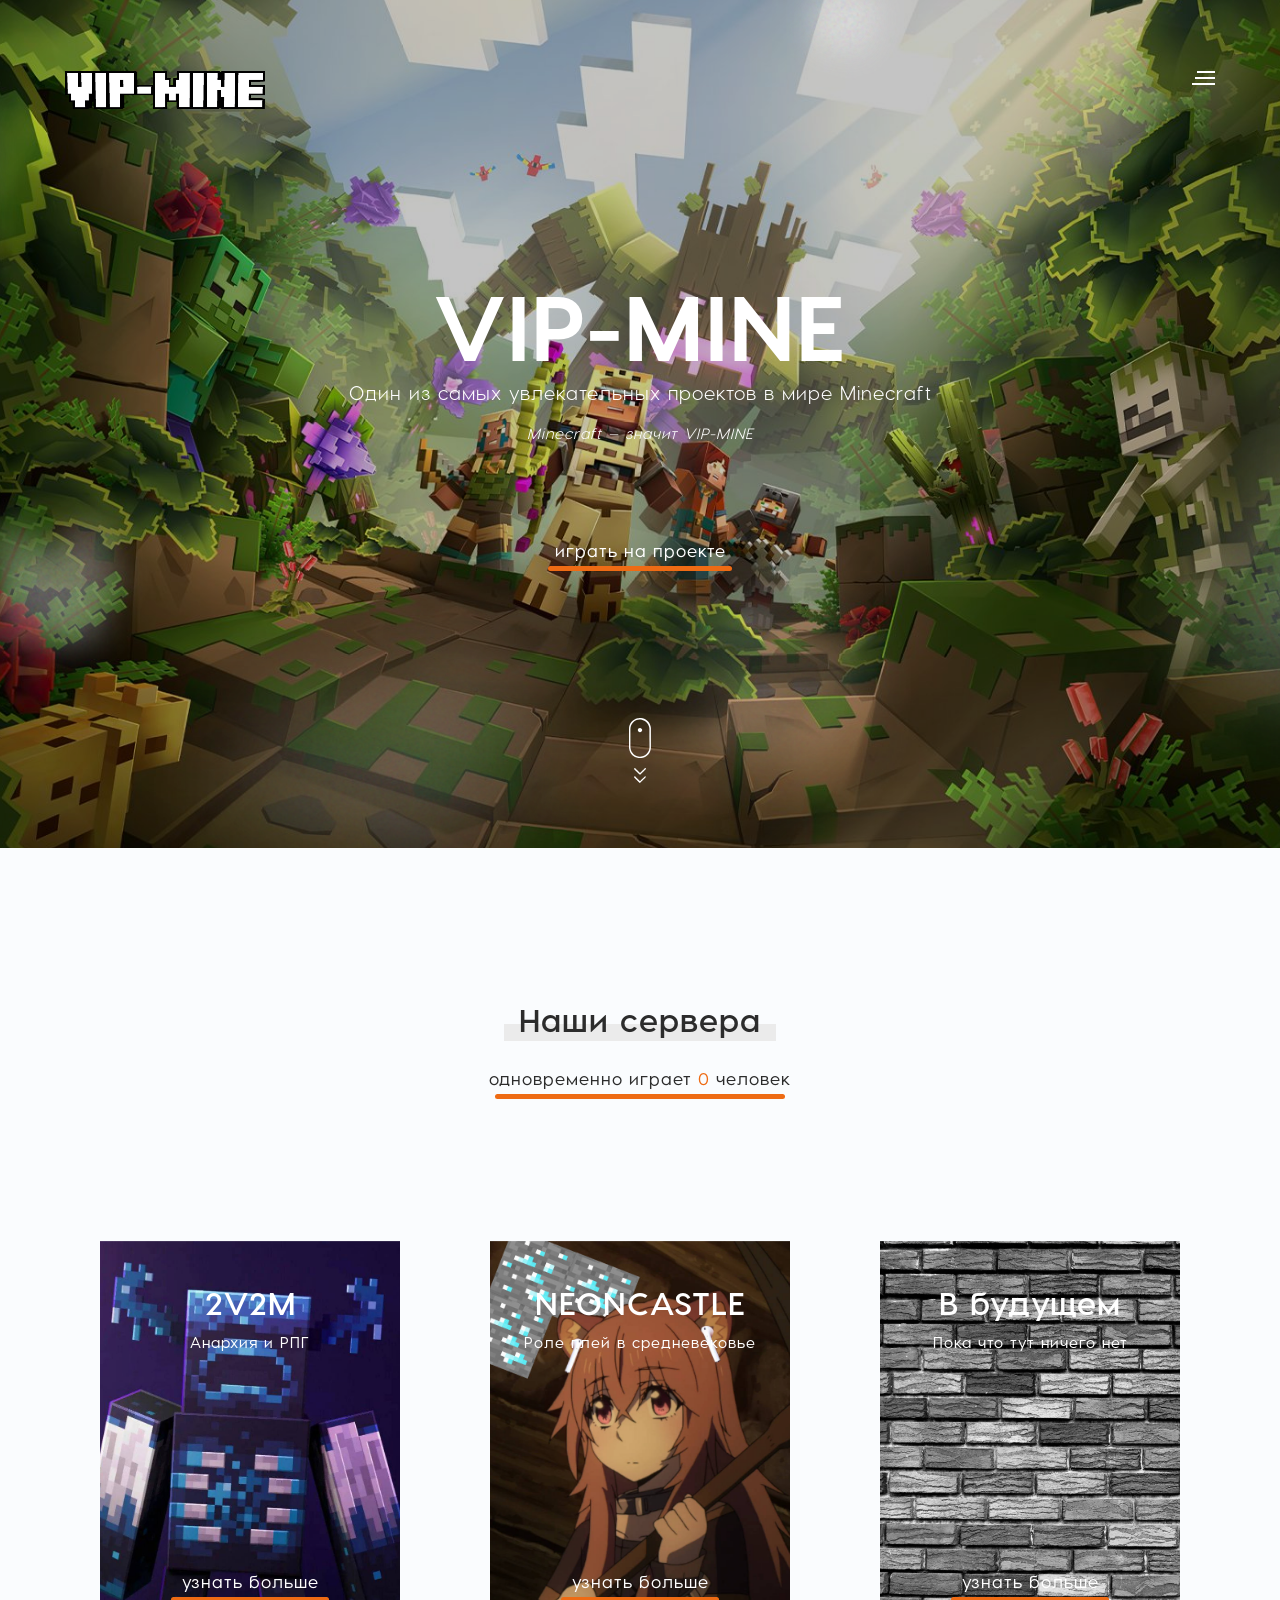
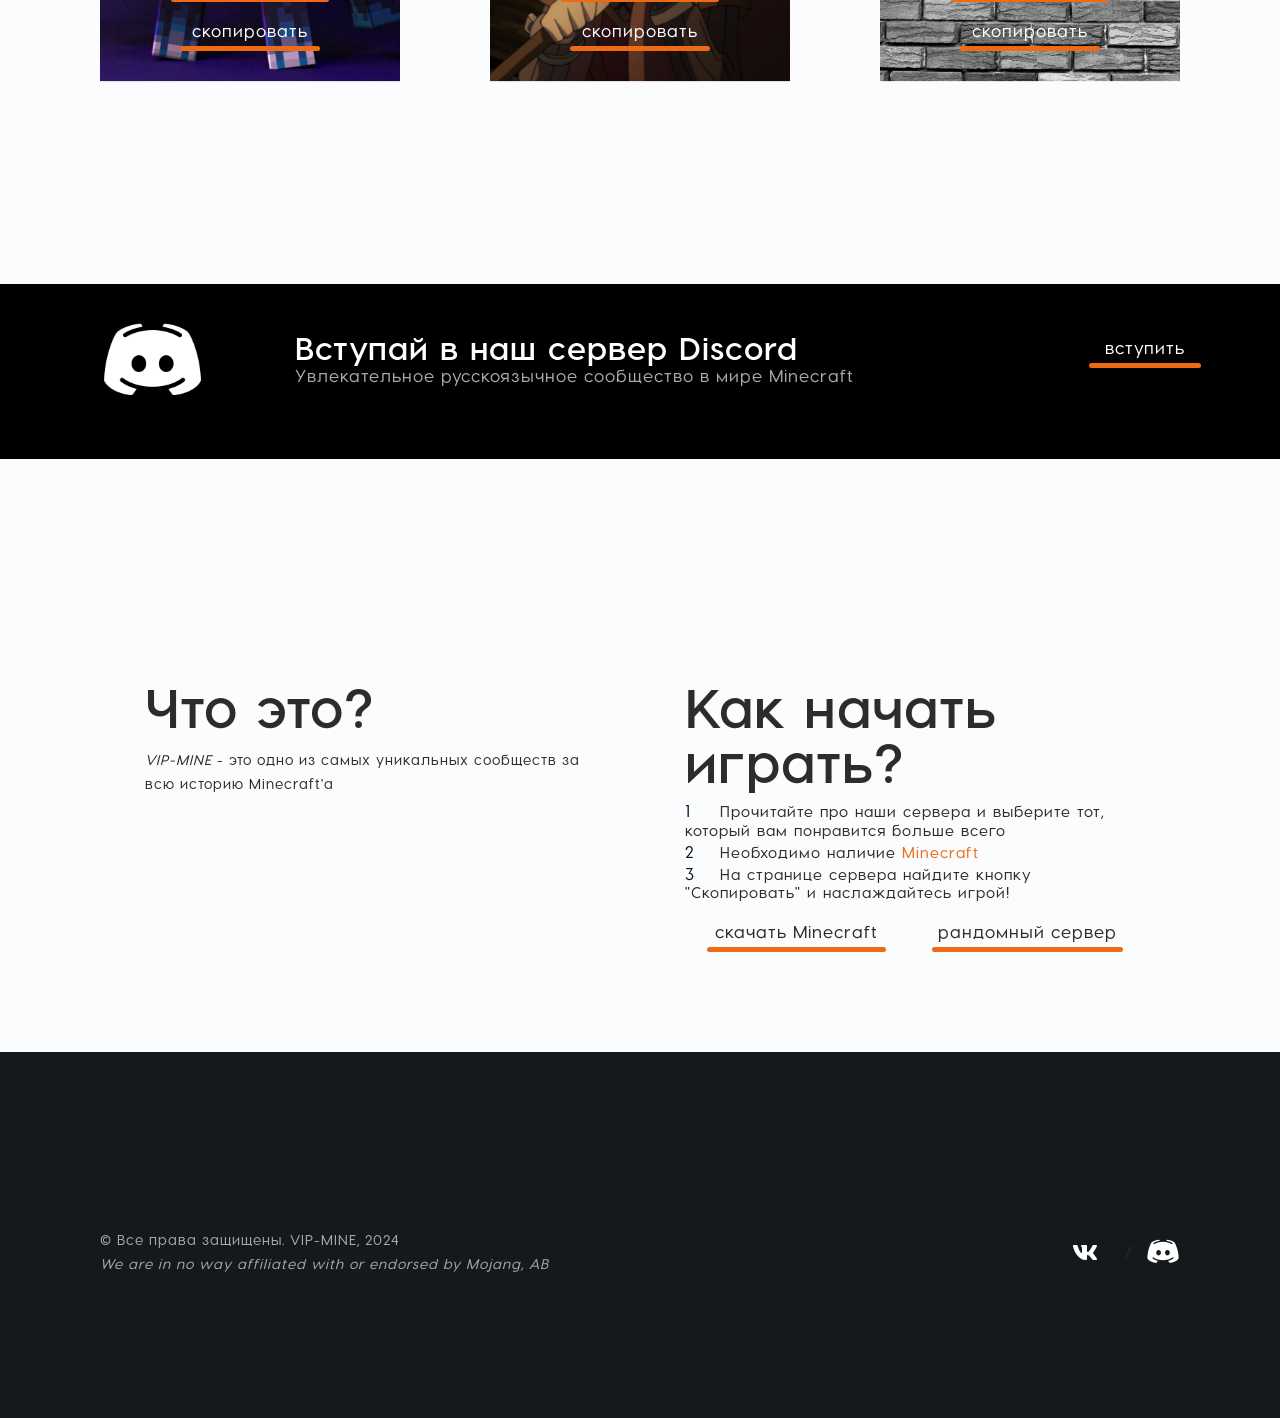
==== commit 099ee592: "Update index.html" ====
--- a/index.html
+++ b/index.html
@@ -623,4 +623,4 @@
 </script>    
 </body>
 
-</html>+</html>
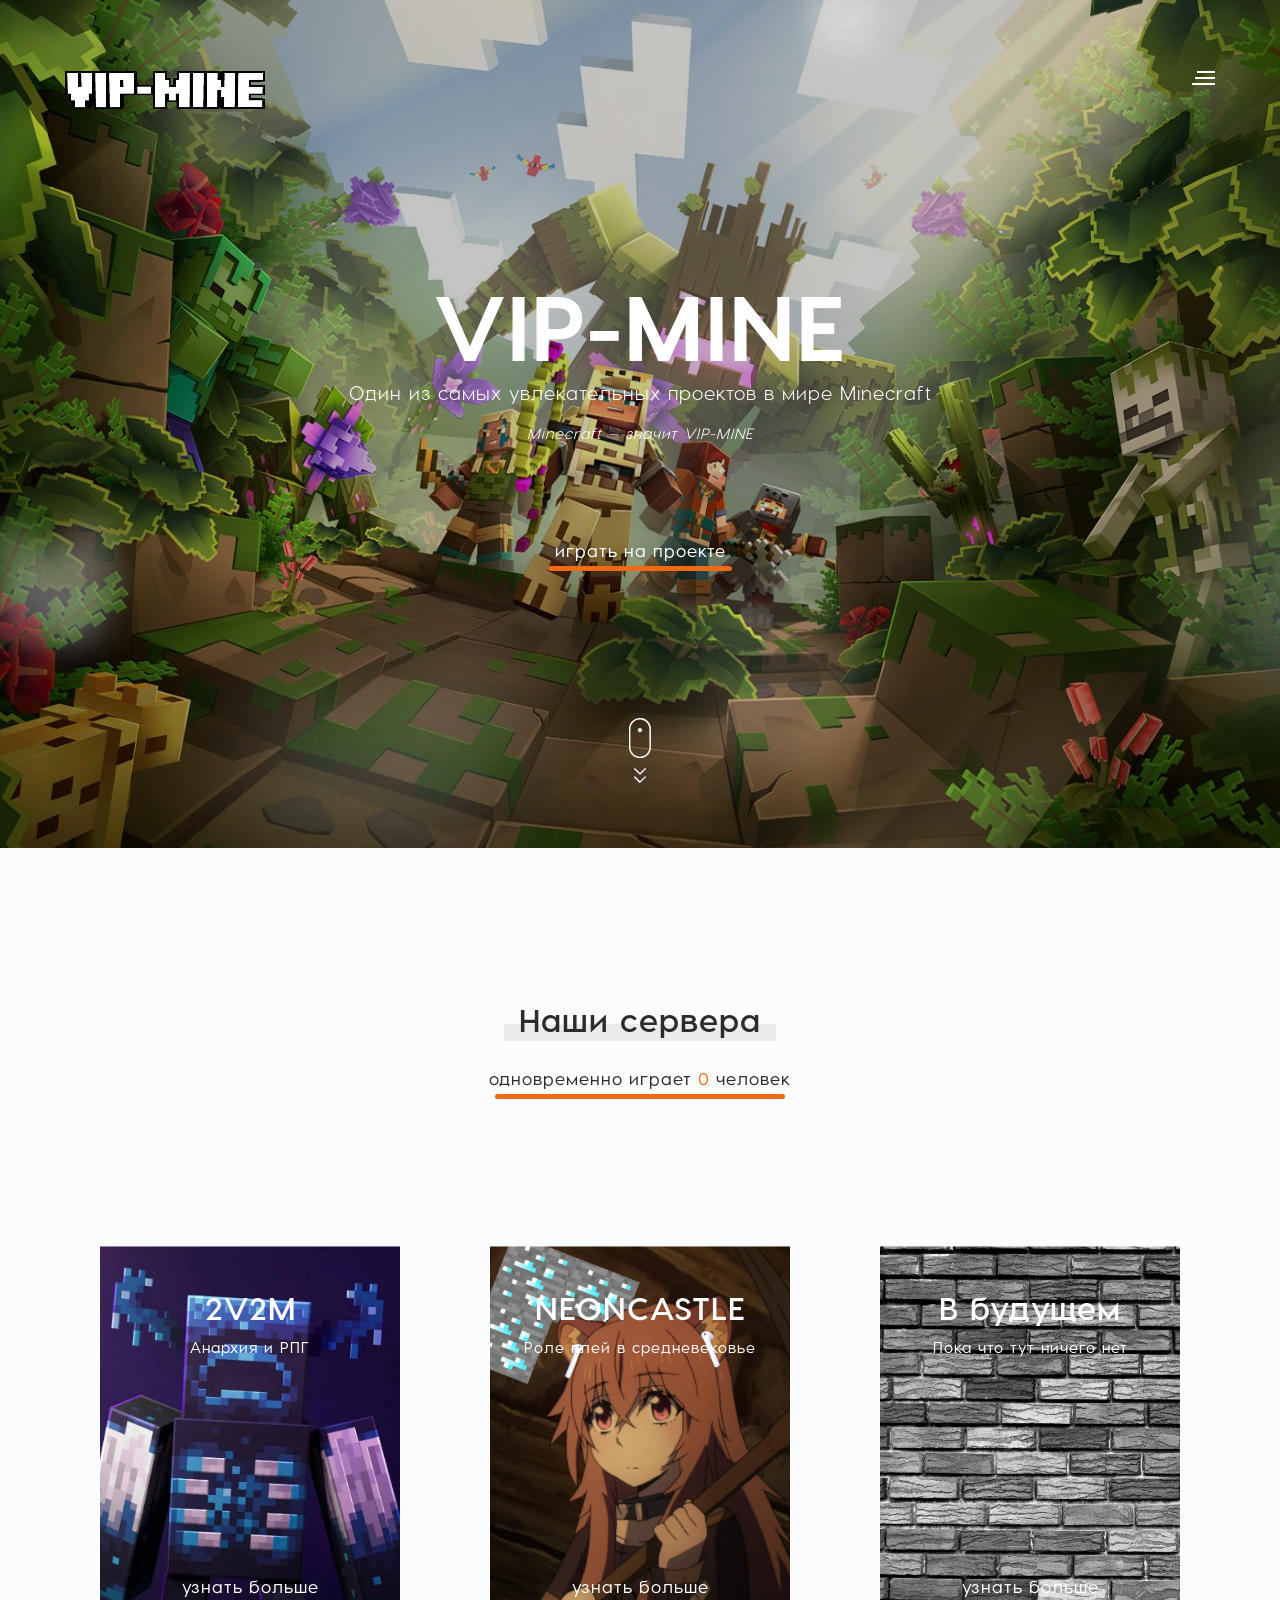
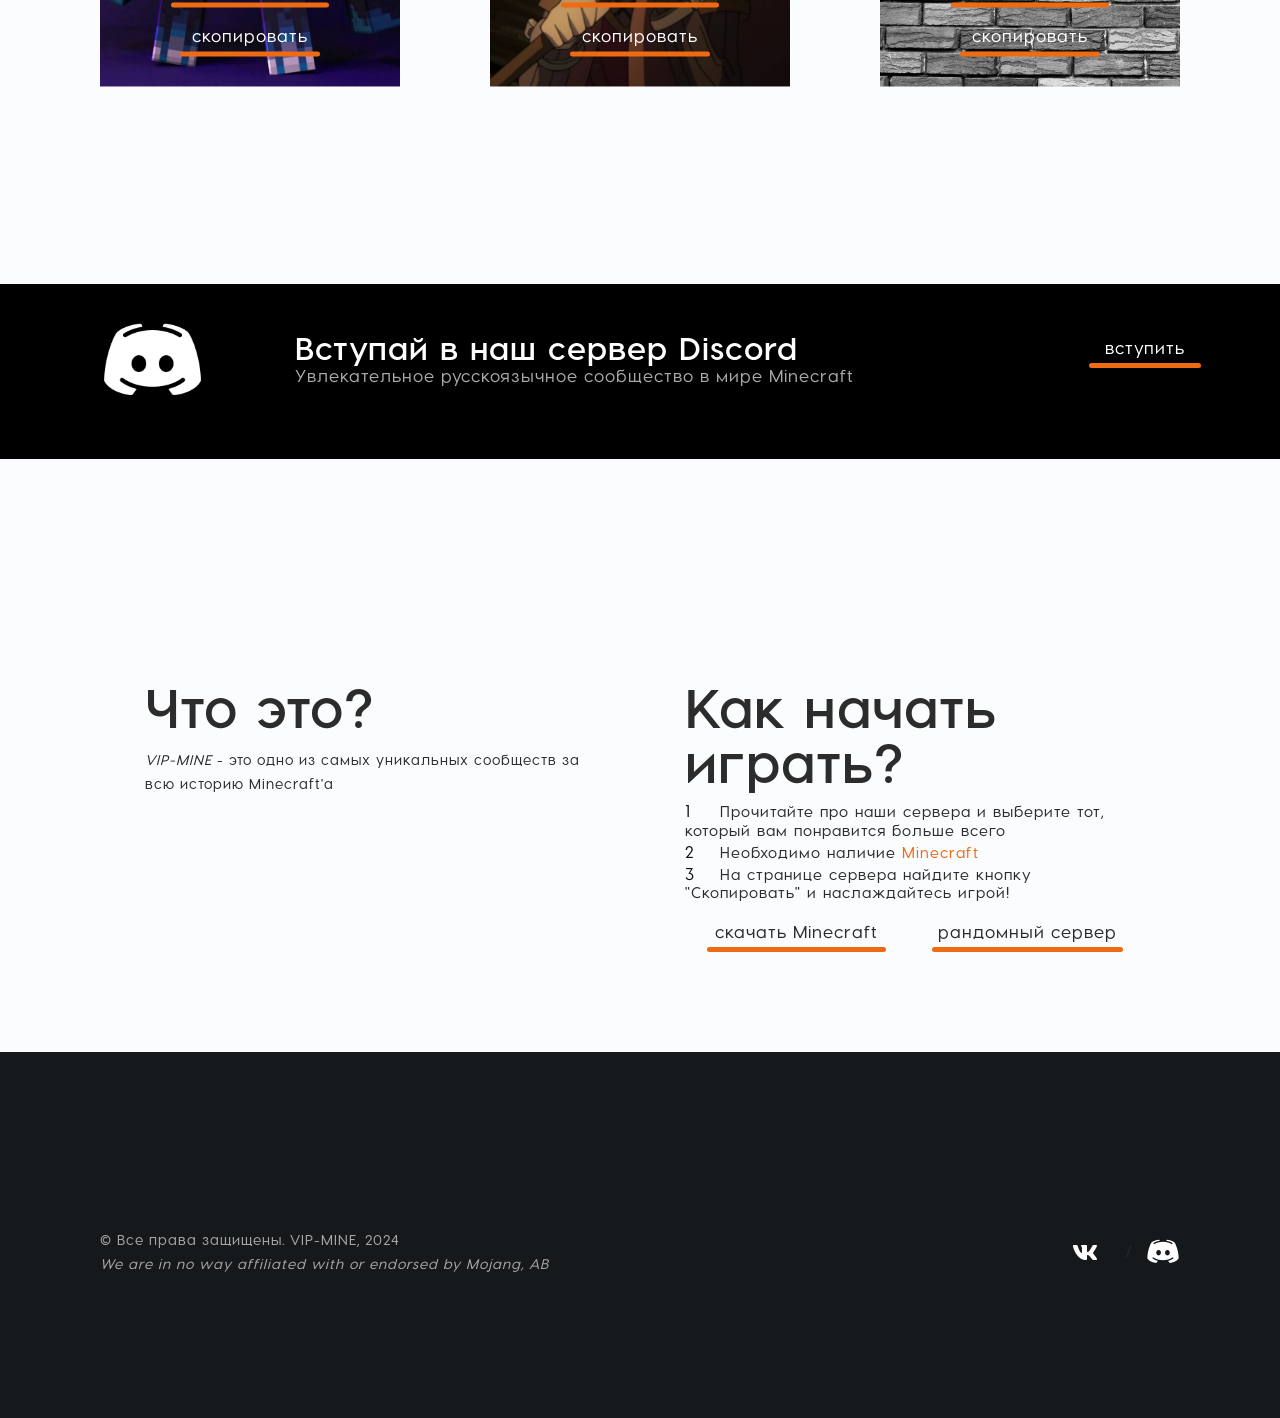
==== commit 77adce69: "Update index.html" ====
--- a/index.html
+++ b/index.html
@@ -287,7 +287,7 @@
                     <div class="container section-project padding-top-100 padding-bottom-50">
                         <div class="row project-wrap">
                             <div class="col-sm-2 col-md-2 pi-parallax" style="z-index: 10;" data-percent="25">
-                                <a href="server/2v2m.html" class="name">
+                                <a href="https://wiki.2v2m.ru" target="_blank" class="name">
                                     <div class="item-server server-franchise" style="background-image: url(static/img/2v2m/cover.jpg); background-position: -100px 0;">
                                         <div class="ct-text">
                                             <h3>2V2M</h3>
@@ -305,7 +305,7 @@
                                 </a>
                             </div>
                             <div class="col-sm-2 col-md-2 pi-parallax" style="z-index: 10;" data-percent="25">
-                                <a href="server/neoncastle.html" class="name">
+                                <a href="https://wiki.neoncastle.run.place" target="_blank" class="name">
                                     <div class="item-server server-franchise" style="background-image: url(static/img/neoncastle/cover.jpg); background-position: -180px 0;">
                                         <div class="ct-text">
                                             <h3>NEONCASTLE</h3>
@@ -323,7 +323,7 @@
                                 </a>
                             </div>
                             <div class="col-sm-2 col-md-2 pi-parallax" style="z-index: 10;" data-percent="25">
-                                <a href="server/stalker.html" class="name">
+                                <a class="name">
                                     <div class="item-server server-franchise" style="background-image: url(static/img/none/cover.jpg);">
                                         <div class="ct-text">
                                             <h3>В будущем</h3>
